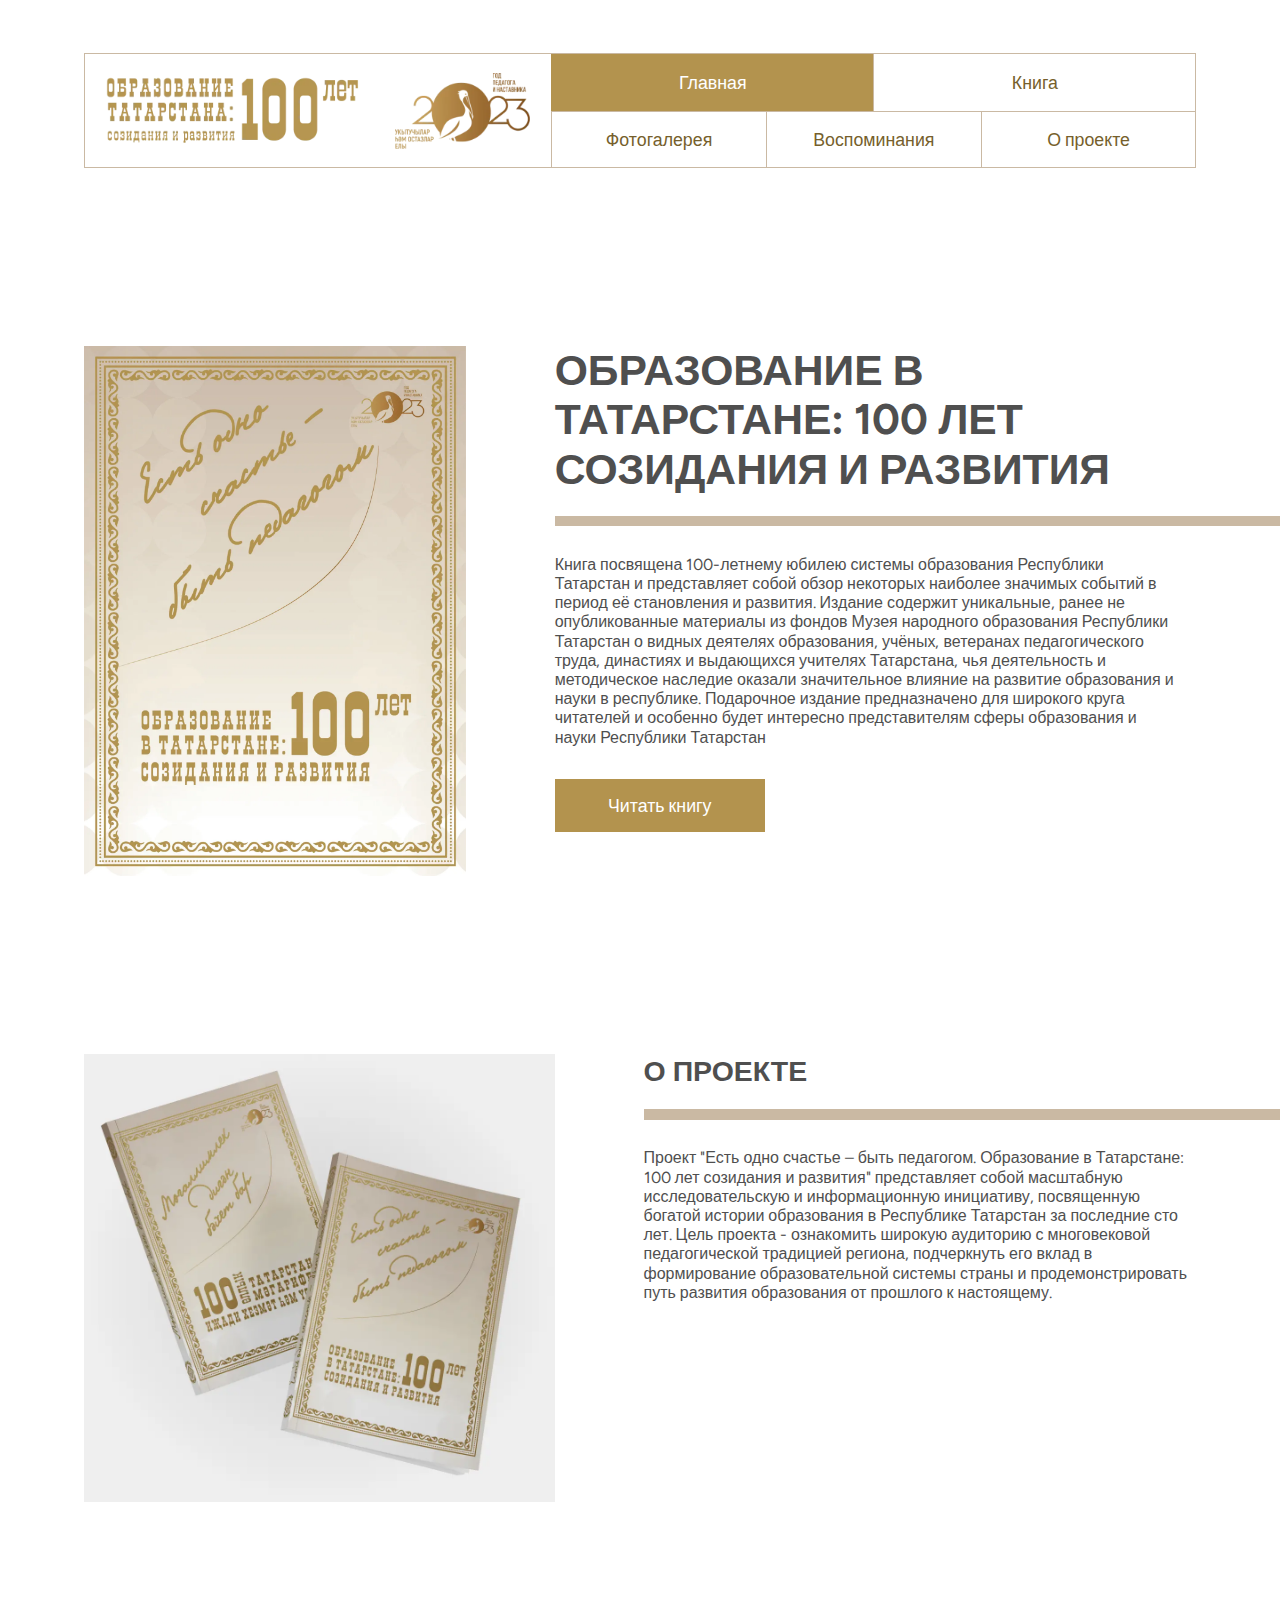
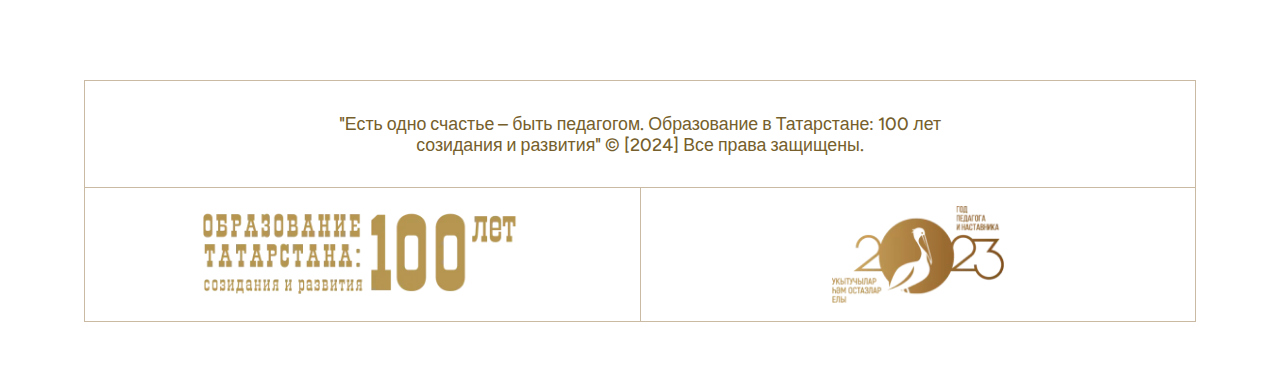
==== index.html @ fac2116d "first commit" ====
<!DOCTYPE html>
<html lang="ru">

<head>
    <meta charset="UTF-8">
    <meta name="viewport" content="width=device-width, initial-scale=1.0">
    <meta name="description" content="">
    <meta name="keywords" content="">
    <link rel="stylesheet" href="css/libs.min.css">
    <link rel="stylesheet" href="css/style.min.css">
    <title>Главная</title>
</head>

<body class="m-page">
    <div class="wrapper">
        <header class="header">
            <div class="container">
                <div class="header__inner">
                    <div class="header__logos _flex">
                        <a href="" class="header__logo header__logo1">
                            <img src="img/logo.webp" alt="">
                        </a>
                        <a href="" class="header__logo header__logo2">
                            <img src="img/logo2.webp" alt="">
                        </a>
                    </div>

                    <button class="burger _toggle-menu">
                        <img src="img/burger.svg" alt="">
                    </button>

                    <div class="menu">
                        <button class="menu__close _toggle-menu">
                            <img src="img/close.svg" alt="">
                        </button>
                        <nav class="nav">
                            <a href="" class="nav__link _active">Главная</a>
                            <a href="" class="nav__link">Книга</a>
                            <a href="" class="nav__link">Фотогалерея</a>
                            <a href="" class="nav__link">Воспоминания</a>
                            <a href="" class="nav__link">О проекте</a>
                        </nav>
                    </div>
                </div>
            </div>

        </header>
        <main class="content">

            <div class="main m-section">
                <div class="container">
                    <div class="main__inner">
                        <div class="main__col">
                            <div class="main__img">
                                <img src="img/main.webp" alt="">
                            </div>
                        </div>
                        <div class="main__col2">
                            <div class="line-title">
                                <div class="h1">
                                    Образование в Татарстане: 100 лет созидания и развития
                                </div>
                            </div>
                            <div class="main__text text">
                                <p>Книга посвящена 100-летнему юбилею системы образования Республики Татарстан и представляет собой обзор некоторых наиболее значимых событий в период её становления и развития. Издание содержит уникальные, ранее не опубликованные материалы из фондов Музея народного образования Республики Татарстан о видных деятелях образования, учёных, ветеранах педагогического труда, династиях и выдающихся учителях Татарстана, чья деятельность и методическое наследие оказали значительное влияние на развитие образования и науки в республике. Подарочное издание предназначено для широкого круга читателей и особенно будет интересно представителям сферы образования и науки Республики Татарстан</p>
                            </div>
                            <div class="main__nav">
                                <button class="main__btn m-btn m-btn-brown">
                                    <span>Читать книгу</span>
                                </button>
                            </div>
                        </div>
                    </div>
                </div>
            </div>

            <div class="about m-section">
                <div class="container">
                    <div class="about__inner">
                        <div class="about__col">
                            <div class="about__img">
                                <img src="img/about.webp" alt="">
                            </div>
                        </div>
                        <div class="about__col2">
                            <div class="line-title">
                                <div class="h2">
                                    О проекте
                                </div>
                            </div>
                            <div class="about__text text">
                                <p>Проект "Есть одно счастье – быть педагогом. Образование в Татарстане: 100 лет созидания и развития" представляет собой масштабную исследовательскую и информационную инициативу, посвященную богатой истории образования в Республике Татарстан за последние сто лет. Цель проекта - ознакомить широкую аудиторию с многовековой педагогической традицией региона, подчеркнуть его вклад в формирование образовательной системы страны и продемонстрировать путь развития образования от прошлого к настоящему.</p>
                            </div>
                        </div>
                    </div>
                </div>
            </div>

        </main>
        <footer class="footer">
            <div class="container">
                <div class="footer__inner">
                    <div class="footer__top">
                        <div class="footer__text brown-text text24 text20-laptop text16-tablet">
                            "Есть одно счастье – быть педагогом. Образование в Татарстане: 100 лет созидания и развития" © [2024] Все права защищены.
                        </div>
                    </div>
                    <div class="footer__logos">
                        <a href="" class="footer__logo footer__logo1">
                            <img src="img/logo.webp" alt="">
                        </a>
                        <a href="" class="footer__logo footer__logo2">
                            <img src="img/logo2.webp" alt="">
                        </a>
                    </div>
                </div>
            </div>

        </footer>
    </div>

    <script src="js/libs.min.js"></script>
    <script src="js/main.min.js"></script>

</body>

</html>
---- css/libs.min.css ----
@font-face{font-family:'swiper-icons';src:url("data:application/font-woff;charset=utf-8;base64, [base64]//wADZ2x5ZgAAAywAAADMAAAD2MHtryVoZWFkAAABbAAAADAAAAA2E2+eoWhoZWEAAAGcAAAAHwAAACQC9gDzaG10eAAAAigAAAAZAAAArgJkABFsb2NhAAAC0AAAAFoAAABaFQAUGG1heHAAAAG8AAAAHwAAACAAcABAbmFtZQAAA/gAAAE5AAACXvFdBwlwb3N0AAAFNAAAAGIAAACE5s74hXjaY2BkYGAAYpf5Hu/j+W2+MnAzMYDAzaX6QjD6/4//Bxj5GA8AuRwMYGkAPywL13jaY2BkYGA88P8Agx4j+/8fQDYfA1AEBWgDAIB2BOoAeNpjYGRgYNBh4GdgYgABEMnIABJzYNADCQAACWgAsQB42mNgYfzCOIGBlYGB0YcxjYGBwR1Kf2WQZGhhYGBiYGVmgAFGBiQQkOaawtDAoMBQxXjg/wEGPcYDDA4wNUA2CCgwsAAAO4EL6gAAeNpj2M0gyAACqxgGNWBkZ2D4/wMA+xkDdgAAAHjaY2BgYGaAYBkGRgYQiAHyGMF8FgYHIM3DwMHABGQrMOgyWDLEM1T9/w8UBfEMgLzE////P/5//f/V/xv+r4eaAAeMbAxwIUYmIMHEgKYAYjUcsDAwsLKxc3BycfPw8jEQA/[base64]/uznmfPFBNODM2K7MTQ45YEAZqGP81AmGGcF3iPqOop0r1SPTaTbVkfUe4HXj97wYE+yNwWYxwWu4v1ugWHgo3S1XdZEVqWM7ET0cfnLGxWfkgR42o2PvWrDMBSFj/IHLaF0zKjRgdiVMwScNRAoWUoH78Y2icB/yIY09An6AH2Bdu/UB+yxopYshQiEvnvu0dURgDt8QeC8PDw7Fpji3fEA4z/PEJ6YOB5hKh4dj3EvXhxPqH/SKUY3rJ7srZ4FZnh1PMAtPhwP6fl2PMJMPDgeQ4rY8YT6Gzao0eAEA409DuggmTnFnOcSCiEiLMgxCiTI6Cq5DZUd3Qmp10vO0LaLTd2cjN4fOumlc7lUYbSQcZFkutRG7g6JKZKy0RmdLY680CDnEJ+UMkpFFe1RN7nxdVpXrC4aTtnaurOnYercZg2YVmLN/d/gczfEimrE/fs/bOuq29Zmn8tloORaXgZgGa78yO9/cnXm2BpaGvq25Dv9S4E9+5SIc9PqupJKhYFSSl47+Qcr1mYNAAAAeNptw0cKwkAAAMDZJA8Q7OUJvkLsPfZ6zFVERPy8qHh2YER+3i/BP83vIBLLySsoKimrqKqpa2hp6+jq6RsYGhmbmJqZSy0sraxtbO3sHRydnEMU4uR6yx7JJXveP7WrDycAAAAAAAH//wACeNpjYGRgYOABYhkgZgJCZgZNBkYGLQZtIJsFLMYAAAw3ALgAeNolizEKgDAQBCchRbC2sFER0YD6qVQiBCv/H9ezGI6Z5XBAw8CBK/m5iQQVauVbXLnOrMZv2oLdKFa8Pjuru2hJzGabmOSLzNMzvutpB3N42mNgZGBg4GKQYzBhYMxJLMlj4GBgAYow/P/PAJJhLM6sSoWKfWCAAwDAjgbRAAB42mNgYGBkAIIbCZo5IPrmUn0hGA0AO8EFTQAA");font-weight:400;font-style:normal}:root{--swiper-theme-color: #007aff}.swiper{margin-left:auto;margin-right:auto;position:relative;overflow:hidden;list-style:none;padding:0;z-index:1}.swiper-vertical>.swiper-wrapper{flex-direction:column}.swiper-wrapper{position:relative;width:100%;height:100%;z-index:1;display:flex;transition-property:transform;box-sizing:content-box}.swiper-android .swiper-slide,.swiper-wrapper{transform:translate3d(0px, 0, 0)}.swiper-pointer-events{touch-action:pan-y}.swiper-pointer-events.swiper-vertical{touch-action:pan-x}.swiper-slide{flex-shrink:0;width:100%;height:100%;position:relative;transition-property:transform}.swiper-slide-invisible-blank{visibility:hidden}.swiper-autoheight,.swiper-autoheight .swiper-slide{height:auto}.swiper-autoheight .swiper-wrapper{align-items:flex-start;transition-property:transform, height}.swiper-backface-hidden .swiper-slide{transform:translateZ(0);-webkit-backface-visibility:hidden;backface-visibility:hidden}.swiper-3d,.swiper-3d.swiper-css-mode .swiper-wrapper{perspective:1200px}.swiper-3d .swiper-wrapper,.swiper-3d .swiper-slide,.swiper-3d .swiper-slide-shadow,.swiper-3d .swiper-slide-shadow-left,.swiper-3d .swiper-slide-shadow-right,.swiper-3d .swiper-slide-shadow-top,.swiper-3d .swiper-slide-shadow-bottom,.swiper-3d .swiper-cube-shadow{transform-style:preserve-3d}.swiper-3d .swiper-slide-shadow,.swiper-3d .swiper-slide-shadow-left,.swiper-3d .swiper-slide-shadow-right,.swiper-3d .swiper-slide-shadow-top,.swiper-3d .swiper-slide-shadow-bottom{position:absolute;left:0;top:0;width:100%;height:100%;pointer-events:none;z-index:10}.swiper-3d .swiper-slide-shadow{background:rgba(0,0,0,0.15)}.swiper-3d .swiper-slide-shadow-left{background-image:linear-gradient(to left, rgba(0,0,0,0.5), rgba(0,0,0,0))}.swiper-3d .swiper-slide-shadow-right{background-image:linear-gradient(to right, rgba(0,0,0,0.5), rgba(0,0,0,0))}.swiper-3d .swiper-slide-shadow-top{background-image:linear-gradient(to top, rgba(0,0,0,0.5), rgba(0,0,0,0))}.swiper-3d .swiper-slide-shadow-bottom{background-image:linear-gradient(to bottom, rgba(0,0,0,0.5), rgba(0,0,0,0))}.swiper-css-mode>.swiper-wrapper{overflow:auto;scrollbar-width:none;-ms-overflow-style:none}.swiper-css-mode>.swiper-wrapper::-webkit-scrollbar{display:none}.swiper-css-mode>.swiper-wrapper>.swiper-slide{scroll-snap-align:start start}.swiper-horizontal.swiper-css-mode>.swiper-wrapper{scroll-snap-type:x mandatory}.swiper-vertical.swiper-css-mode>.swiper-wrapper{scroll-snap-type:y mandatory}.swiper-centered>.swiper-wrapper::before{content:'';flex-shrink:0;order:9999}.swiper-centered.swiper-horizontal>.swiper-wrapper>.swiper-slide:first-child{margin-inline-start:var(--swiper-centered-offset-before)}.swiper-centered.swiper-horizontal>.swiper-wrapper::before{height:100%;min-height:1px;width:var(--swiper-centered-offset-after)}.swiper-centered.swiper-vertical>.swiper-wrapper>.swiper-slide:first-child{margin-block-start:var(--swiper-centered-offset-before)}.swiper-centered.swiper-vertical>.swiper-wrapper::before{width:100%;min-width:1px;height:var(--swiper-centered-offset-after)}.swiper-centered>.swiper-wrapper>.swiper-slide{scroll-snap-align:center center}.swiper-virtual .swiper-slide{-webkit-backface-visibility:hidden;transform:translateZ(0)}.swiper-virtual.swiper-css-mode .swiper-wrapper::after{content:'';position:absolute;left:0;top:0;pointer-events:none}.swiper-virtual.swiper-css-mode.swiper-horizontal .swiper-wrapper::after{height:1px;width:var(--swiper-virtual-size)}.swiper-virtual.swiper-css-mode.swiper-vertical .swiper-wrapper::after{width:1px;height:var(--swiper-virtual-size)}:root{--swiper-navigation-size: 44px}.swiper-button-prev,.swiper-button-next{position:absolute;top:50%;width:calc(var(--swiper-navigation-size) / 44 * 27);height:var(--swiper-navigation-size);margin-top:calc(0px - (var(--swiper-navigation-size) / 2));z-index:10;cursor:pointer;display:flex;align-items:center;justify-content:center;color:var(--swiper-navigation-color, var(--swiper-theme-color))}.swiper-button-prev.swiper-button-disabled,.swiper-button-next.swiper-button-disabled{opacity:0.35;cursor:auto;pointer-events:none}.swiper-button-prev:after,.swiper-button-next:after{font-family:swiper-icons;font-size:var(--swiper-navigation-size);text-transform:none !important;letter-spacing:0;text-transform:none;font-variant:initial;line-height:1}.swiper-button-prev,.swiper-rtl .swiper-button-next{left:10px;right:auto}.swiper-button-prev:after,.swiper-rtl .swiper-button-next:after{content:'prev'}.swiper-button-next,.swiper-rtl .swiper-button-prev{right:10px;left:auto}.swiper-button-next:after,.swiper-rtl .swiper-button-prev:after{content:'next'}.swiper-button-lock{display:none}.swiper-pagination{position:absolute;text-align:center;transition:300ms opacity;transform:translate3d(0, 0, 0);z-index:10}.swiper-pagination.swiper-pagination-hidden{opacity:0}.swiper-pagination-fraction,.swiper-pagination-custom,.swiper-horizontal>.swiper-pagination-bullets,.swiper-pagination-bullets.swiper-pagination-horizontal{bottom:10px;left:0;width:100%}.swiper-pagination-bullets-dynamic{overflow:hidden;font-size:0}.swiper-pagination-bullets-dynamic .swiper-pagination-bullet{transform:scale(0.33);position:relative}.swiper-pagination-bullets-dynamic .swiper-pagination-bullet-active{transform:scale(1)}.swiper-pagination-bullets-dynamic .swiper-pagination-bullet-active-main{transform:scale(1)}.swiper-pagination-bullets-dynamic .swiper-pagination-bullet-active-prev{transform:scale(0.66)}.swiper-pagination-bullets-dynamic .swiper-pagination-bullet-active-prev-prev{transform:scale(0.33)}.swiper-pagination-bullets-dynamic .swiper-pagination-bullet-active-next{transform:scale(0.66)}.swiper-pagination-bullets-dynamic .swiper-pagination-bullet-active-next-next{transform:scale(0.33)}.swiper-pagination-bullet{width:var(--swiper-pagination-bullet-width, var(--swiper-pagination-bullet-size, 8px));height:var(--swiper-pagination-bullet-height, var(--swiper-pagination-bullet-size, 8px));display:inline-block;border-radius:50%;background:var(--swiper-pagination-bullet-inactive-color, #000);opacity:var(--swiper-pagination-bullet-inactive-opacity, 0.2)}button.swiper-pagination-bullet{border:none;margin:0;padding:0;box-shadow:none;-webkit-appearance:none;appearance:none}.swiper-pagination-clickable .swiper-pagination-bullet{cursor:pointer}.swiper-pagination-bullet:only-child{display:none !important}.swiper-pagination-bullet-active{opacity:var(--swiper-pagination-bullet-opacity, 1);background:var(--swiper-pagination-color, var(--swiper-theme-color))}.swiper-vertical>.swiper-pagination-bullets,.swiper-pagination-vertical.swiper-pagination-bullets{right:10px;top:50%;transform:translate3d(0px, -50%, 0)}.swiper-vertical>.swiper-pagination-bullets .swiper-pagination-bullet,.swiper-pagination-vertical.swiper-pagination-bullets .swiper-pagination-bullet{margin:var(--swiper-pagination-bullet-vertical-gap, 6px) 0;display:block}.swiper-vertical>.swiper-pagination-bullets.swiper-pagination-bullets-dynamic,.swiper-pagination-vertical.swiper-pagination-bullets.swiper-pagination-bullets-dynamic{top:50%;transform:translateY(-50%);width:8px}.swiper-vertical>.swiper-pagination-bullets.swiper-pagination-bullets-dynamic .swiper-pagination-bullet,.swiper-pagination-vertical.swiper-pagination-bullets.swiper-pagination-bullets-dynamic .swiper-pagination-bullet{display:inline-block;transition:200ms transform, 200ms top}.swiper-horizontal>.swiper-pagination-bullets .swiper-pagination-bullet,.swiper-pagination-horizontal.swiper-pagination-bullets .swiper-pagination-bullet{margin:0 var(--swiper-pagination-bullet-horizontal-gap, 4px)}.swiper-horizontal>.swiper-pagination-bullets.swiper-pagination-bullets-dynamic,.swiper-pagination-horizontal.swiper-pagination-bullets.swiper-pagination-bullets-dynamic{left:50%;transform:translateX(-50%);white-space:nowrap}.swiper-horizontal>.swiper-pagination-bullets.swiper-pagination-bullets-dynamic .swiper-pagination-bullet,.swiper-pagination-horizontal.swiper-pagination-bullets.swiper-pagination-bullets-dynamic .swiper-pagination-bullet{transition:200ms transform, 200ms left}.swiper-horizontal.swiper-rtl>.swiper-pagination-bullets-dynamic .swiper-pagination-bullet{transition:200ms transform, 200ms right}.swiper-pagination-progressbar{background:rgba(0,0,0,0.25);position:absolute}.swiper-pagination-progressbar .swiper-pagination-progressbar-fill{background:var(--swiper-pagination-color, var(--swiper-theme-color));position:absolute;left:0;top:0;width:100%;height:100%;transform:scale(0);transform-origin:left top}.swiper-rtl .swiper-pagination-progressbar .swiper-pagination-progressbar-fill{transform-origin:right top}.swiper-horizontal>.swiper-pagination-progressbar,.swiper-pagination-progressbar.swiper-pagination-horizontal,.swiper-vertical>.swiper-pagination-progressbar.swiper-pagination-progressbar-opposite,.swiper-pagination-progressbar.swiper-pagination-vertical.swiper-pagination-progressbar-opposite{width:100%;height:4px;left:0;top:0}.swiper-vertical>.swiper-pagination-progressbar,.swiper-pagination-progressbar.swiper-pagination-vertical,.swiper-horizontal>.swiper-pagination-progressbar.swiper-pagination-progressbar-opposite,.swiper-pagination-progressbar.swiper-pagination-horizontal.swiper-pagination-progressbar-opposite{width:4px;height:100%;left:0;top:0}.swiper-pagination-lock{display:none}.swiper-scrollbar{border-radius:10px;position:relative;-ms-touch-action:none;background:rgba(0,0,0,0.1)}.swiper-horizontal>.swiper-scrollbar{position:absolute;left:1%;bottom:3px;z-index:50;height:5px;width:98%}.swiper-vertical>.swiper-scrollbar{position:absolute;right:3px;top:1%;z-index:50;width:5px;height:98%}.swiper-scrollbar-drag{height:100%;width:100%;position:relative;background:rgba(0,0,0,0.5);border-radius:10px;left:0;top:0}.swiper-scrollbar-cursor-drag{cursor:move}.swiper-scrollbar-lock{display:none}.swiper-zoom-container{width:100%;height:100%;display:flex;justify-content:center;align-items:center;text-align:center}.swiper-zoom-container>img,.swiper-zoom-container>svg,.swiper-zoom-container>canvas{max-width:100%;max-height:100%;object-fit:contain}.swiper-slide-zoomed{cursor:move}.swiper-lazy-preloader{width:42px;height:42px;position:absolute;left:50%;top:50%;margin-left:-21px;margin-top:-21px;z-index:10;transform-origin:50%;box-sizing:border-box;border:4px solid var(--swiper-preloader-color, var(--swiper-theme-color));border-radius:50%;border-top-color:transparent}.swiper-slide-visible .swiper-lazy-preloader{animation:swiper-preloader-spin 1s infinite linear}.swiper-lazy-preloader-white{--swiper-preloader-color: #fff}.swiper-lazy-preloader-black{--swiper-preloader-color: #000}@keyframes swiper-preloader-spin{0%{transform:rotate(0deg)}100%{transform:rotate(360deg)}}.swiper .swiper-notification{position:absolute;left:0;top:0;pointer-events:none;opacity:0;z-index:-1000}.swiper-free-mode>.swiper-wrapper{transition-timing-function:ease-out;margin:0 auto}.swiper-grid>.swiper-wrapper{flex-wrap:wrap}.swiper-grid-column>.swiper-wrapper{flex-wrap:wrap;flex-direction:column}.swiper-fade.swiper-free-mode .swiper-slide{transition-timing-function:ease-out}.swiper-fade .swiper-slide{pointer-events:none;transition-property:opacity}.swiper-fade .swiper-slide .swiper-slide{pointer-events:none}.swiper-fade .swiper-slide-active,.swiper-fade .swiper-slide-active .swiper-slide-active{pointer-events:auto}.swiper-cube{overflow:visible}.swiper-cube .swiper-slide{pointer-events:none;-webkit-backface-visibility:hidden;backface-visibility:hidden;z-index:1;visibility:hidden;transform-origin:0 0;width:100%;height:100%}.swiper-cube .swiper-slide .swiper-slide{pointer-events:none}.swiper-cube.swiper-rtl .swiper-slide{transform-origin:100% 0}.swiper-cube .swiper-slide-active,.swiper-cube .swiper-slide-active .swiper-slide-active{pointer-events:auto}.swiper-cube .swiper-slide-active,.swiper-cube .swiper-slide-next,.swiper-cube .swiper-slide-prev,.swiper-cube .swiper-slide-next+.swiper-slide{pointer-events:auto;visibility:visible}.swiper-cube .swiper-slide-shadow-top,.swiper-cube .swiper-slide-shadow-bottom,.swiper-cube .swiper-slide-shadow-left,.swiper-cube .swiper-slide-shadow-right{z-index:0;-webkit-backface-visibility:hidden;backface-visibility:hidden}.swiper-cube .swiper-cube-shadow{position:absolute;left:0;bottom:0px;width:100%;height:100%;opacity:0.6;z-index:0}.swiper-cube .swiper-cube-shadow:before{content:'';background:#000;position:absolute;left:0;top:0;bottom:0;right:0;filter:blur(50px)}.swiper-flip{overflow:visible}.swiper-flip .swiper-slide{pointer-events:none;-webkit-backface-visibility:hidden;backface-visibility:hidden;z-index:1}.swiper-flip .swiper-slide .swiper-slide{pointer-events:none}.swiper-flip .swiper-slide-active,.swiper-flip .swiper-slide-active .swiper-slide-active{pointer-events:auto}.swiper-flip .swiper-slide-shadow-top,.swiper-flip .swiper-slide-shadow-bottom,.swiper-flip .swiper-slide-shadow-left,.swiper-flip .swiper-slide-shadow-right{z-index:0;-webkit-backface-visibility:hidden;backface-visibility:hidden}.swiper-creative .swiper-slide{-webkit-backface-visibility:hidden;backface-visibility:hidden;overflow:hidden;transition-property:transform, opacity, height}.swiper-cards{overflow:visible}.swiper-cards .swiper-slide{transform-origin:center bottom;-webkit-backface-visibility:hidden;backface-visibility:hidden;overflow:hidden}

.carousel{position:relative;box-sizing:border-box}.carousel *,.carousel *:before,.carousel *:after{box-sizing:inherit}.carousel.is-draggable{cursor:move;cursor:grab}.carousel.is-dragging{cursor:move;cursor:grabbing}.carousel__viewport{position:relative;overflow:hidden;max-width:100%;max-height:100%}.carousel__track{display:flex}.carousel__slide{flex:0 0 auto;width:var(--carousel-slide-width, 60%);max-width:100%;padding:1rem;position:relative;overflow-x:hidden;overflow-y:auto;overscroll-behavior:contain}.has-dots{margin-bottom:calc(0.5rem + 22px)}.carousel__dots{margin:0 auto;padding:0;position:absolute;top:calc(100% + 0.5rem);left:0;right:0;display:flex;justify-content:center;list-style:none;user-select:none}.carousel__dots .carousel__dot{margin:0;padding:0;display:block;position:relative;width:22px;height:22px;cursor:pointer}.carousel__dots .carousel__dot:after{content:"";width:8px;height:8px;border-radius:50%;position:absolute;top:50%;left:50%;transform:translate(-50%, -50%);background-color:currentColor;opacity:.25;transition:opacity .15s ease-in-out}.carousel__dots .carousel__dot.is-selected:after{opacity:1}.carousel__button{width:var(--carousel-button-width, 48px);height:var(--carousel-button-height, 48px);padding:0;border:0;display:flex;justify-content:center;align-items:center;pointer-events:all;cursor:pointer;color:var(--carousel-button-color, currentColor);background:var(--carousel-button-bg, transparent);border-radius:var(--carousel-button-border-radius, 50%);box-shadow:var(--carousel-button-shadow, none);transition:opacity .15s ease}.carousel__button.is-prev,.carousel__button.is-next{position:absolute;top:50%;transform:translateY(-50%)}.carousel__button.is-prev{left:10px}.carousel__button.is-next{right:10px}.carousel__button[disabled]{cursor:default;opacity:.3}.carousel__button svg{width:var(--carousel-button-svg-width, 50%);height:var(--carousel-button-svg-height, 50%);fill:none;stroke:currentColor;stroke-width:var(--carousel-button-svg-stroke-width, 1.5);stroke-linejoin:bevel;stroke-linecap:round;filter:var(--carousel-button-svg-filter, none);pointer-events:none}html.with-fancybox{scroll-behavior:auto}body.compensate-for-scrollbar{overflow:hidden !important;touch-action:none}.fancybox__container{position:fixed;top:0;left:0;bottom:0;right:0;direction:ltr;margin:0;padding:env(safe-area-inset-top, 0px) env(safe-area-inset-right, 0px) env(safe-area-inset-bottom, 0px) env(safe-area-inset-left, 0px);box-sizing:border-box;display:flex;flex-direction:column;color:var(--fancybox-color, #fff);-webkit-tap-highlight-color:rgba(0,0,0,0);overflow:hidden;z-index:1050;outline:none;transform-origin:top left;--carousel-button-width: 48px;--carousel-button-height: 48px;--carousel-button-svg-width: 24px;--carousel-button-svg-height: 24px;--carousel-button-svg-stroke-width: 2.5;--carousel-button-svg-filter: drop-shadow(1px 1px 1px rgba(0, 0, 0, 0.4))}.fancybox__container *,.fancybox__container *::before,.fancybox__container *::after{box-sizing:inherit}.fancybox__container :focus{outline:none}body:not(.is-using-mouse) .fancybox__container :focus{box-shadow:0 0 0 1px #fff,0 0 0 2px var(--fancybox-accent-color, rgba(1,210,232,0.94))}@media all and (min-width: 1024px){.fancybox__container{--carousel-button-width:48px;--carousel-button-height:48px;--carousel-button-svg-width:27px;--carousel-button-svg-height:27px}}.fancybox__backdrop{position:absolute;top:0;right:0;bottom:0;left:0;z-index:-1;background:var(--fancybox-bg, rgba(24,24,27,0.92))}.fancybox__carousel{position:relative;flex:1 1 auto;min-height:0;height:100%;z-index:10}.fancybox__carousel.has-dots{margin-bottom:calc(0.5rem + 22px)}.fancybox__viewport{position:relative;width:100%;height:100%;overflow:visible;cursor:default}.fancybox__track{display:flex;height:100%}.fancybox__slide{flex:0 0 auto;width:100%;max-width:100%;margin:0;padding:48px 8px 8px 8px;position:relative;overscroll-behavior:contain;display:flex;flex-direction:column;outline:0;overflow:auto;--carousel-button-width: 36px;--carousel-button-height: 36px;--carousel-button-svg-width: 22px;--carousel-button-svg-height: 22px}.fancybox__slide::before,.fancybox__slide::after{content:"";flex:0 0 0;margin:auto}@media all and (min-width: 1024px){.fancybox__slide{padding:64px 100px}}.fancybox__content{margin:0 env(safe-area-inset-right, 0px) 0 env(safe-area-inset-left, 0px);padding:36px;color:var(--fancybox-content-color, #374151);background:var(--fancybox-content-bg, #fff);position:relative;align-self:center;display:flex;flex-direction:column;z-index:20}.fancybox__content :focus:not(.carousel__button.is-close){outline:thin dotted;box-shadow:none}.fancybox__caption{align-self:center;max-width:100%;margin:0;padding:1rem 0 0 0;line-height:1.375;color:var(--fancybox-color, currentColor);visibility:visible;cursor:auto;flex-shrink:0;overflow-wrap:anywhere}.is-loading .fancybox__caption{visibility:hidden}.fancybox__container>.carousel__dots{top:100%;color:var(--fancybox-color, #fff)}.fancybox__nav .carousel__button{z-index:40}.fancybox__nav .carousel__button.is-next{right:8px}@media all and (min-width: 1024px){.fancybox__nav .carousel__button.is-next{right:40px}}.fancybox__nav .carousel__button.is-prev{left:8px}@media all and (min-width: 1024px){.fancybox__nav .carousel__button.is-prev{left:40px}}.carousel__button.is-close{position:absolute;top:8px;right:8px;top:calc(env(safe-area-inset-top, 0px) + 8px);right:calc(env(safe-area-inset-right, 0px) + 8px);z-index:40}@media all and (min-width: 1024px){.carousel__button.is-close{right:40px}}.fancybox__content>.carousel__button.is-close{position:absolute;top:-40px;right:0;color:var(--fancybox-color, #fff)}.fancybox__no-click,.fancybox__no-click button{pointer-events:none}.fancybox__spinner{position:absolute;top:50%;left:50%;transform:translate(-50%, -50%);width:50px;height:50px;color:var(--fancybox-color, currentColor)}.fancybox__slide .fancybox__spinner{cursor:pointer;z-index:1053}.fancybox__spinner svg{animation:fancybox-rotate 2s linear infinite;transform-origin:center center;position:absolute;top:0;right:0;bottom:0;left:0;margin:auto;width:100%;height:100%}.fancybox__spinner svg circle{fill:none;stroke-width:2.75;stroke-miterlimit:10;stroke-dasharray:1,200;stroke-dashoffset:0;animation:fancybox-dash 1.5s ease-in-out infinite;stroke-linecap:round;stroke:currentColor}@keyframes fancybox-rotate{100%{transform:rotate(360deg)}}@keyframes fancybox-dash{0%{stroke-dasharray:1,200;stroke-dashoffset:0}50%{stroke-dasharray:89,200;stroke-dashoffset:-35px}100%{stroke-dasharray:89,200;stroke-dashoffset:-124px}}.fancybox__backdrop,.fancybox__caption,.fancybox__nav,.carousel__dots,.carousel__button.is-close{opacity:var(--fancybox-opacity, 1)}.fancybox__container.is-animated[aria-hidden=false] .fancybox__backdrop,.fancybox__container.is-animated[aria-hidden=false] .fancybox__caption,.fancybox__container.is-animated[aria-hidden=false] .fancybox__nav,.fancybox__container.is-animated[aria-hidden=false] .carousel__dots,.fancybox__container.is-animated[aria-hidden=false] .carousel__button.is-close{animation:.15s ease backwards fancybox-fadeIn}.fancybox__container.is-animated.is-closing .fancybox__backdrop,.fancybox__container.is-animated.is-closing .fancybox__caption,.fancybox__container.is-animated.is-closing .fancybox__nav,.fancybox__container.is-animated.is-closing .carousel__dots,.fancybox__container.is-animated.is-closing .carousel__button.is-close{animation:.15s ease both fancybox-fadeOut}.fancybox-fadeIn{animation:.15s ease both fancybox-fadeIn}.fancybox-fadeOut{animation:.1s ease both fancybox-fadeOut}.fancybox-zoomInUp{animation:.2s ease both fancybox-zoomInUp}.fancybox-zoomOutDown{animation:.15s ease both fancybox-zoomOutDown}.fancybox-throwOutUp{animation:.15s ease both fancybox-throwOutUp}.fancybox-throwOutDown{animation:.15s ease both fancybox-throwOutDown}@keyframes fancybox-fadeIn{from{opacity:0}to{opacity:1}}@keyframes fancybox-fadeOut{to{opacity:0}}@keyframes fancybox-zoomInUp{from{transform:scale(0.97) translate3d(0, 16px, 0);opacity:0}to{transform:scale(1) translate3d(0, 0, 0);opacity:1}}@keyframes fancybox-zoomOutDown{to{transform:scale(0.97) translate3d(0, 16px, 0);opacity:0}}@keyframes fancybox-throwOutUp{to{transform:translate3d(0, -30%, 0);opacity:0}}@keyframes fancybox-throwOutDown{to{transform:translate3d(0, 30%, 0);opacity:0}}.fancybox__carousel .carousel__slide{scrollbar-width:thin;scrollbar-color:#ccc rgba(255,255,255,0.1)}.fancybox__carousel .carousel__slide::-webkit-scrollbar{width:8px;height:8px}.fancybox__carousel .carousel__slide::-webkit-scrollbar-track{background-color:rgba(255,255,255,0.1)}.fancybox__carousel .carousel__slide::-webkit-scrollbar-thumb{background-color:#ccc;border-radius:2px;box-shadow:inset 0 0 4px rgba(0,0,0,0.2)}.fancybox__carousel.is-draggable .fancybox__slide,.fancybox__carousel.is-draggable .fancybox__slide .fancybox__content{cursor:move;cursor:grab}.fancybox__carousel.is-dragging .fancybox__slide,.fancybox__carousel.is-dragging .fancybox__slide .fancybox__content{cursor:move;cursor:grabbing}.fancybox__carousel .fancybox__slide .fancybox__content{cursor:auto}.fancybox__carousel .fancybox__slide.can-zoom_in .fancybox__content{cursor:zoom-in}.fancybox__carousel .fancybox__slide.can-zoom_out .fancybox__content{cursor:zoom-out}.fancybox__carousel .fancybox__slide.is-draggable .fancybox__content{cursor:move;cursor:grab}.fancybox__carousel .fancybox__slide.is-dragging .fancybox__content{cursor:move;cursor:grabbing}.fancybox__image{transform-origin:0 0;user-select:none;transition:none}.has-image .fancybox__content{padding:0;background:rgba(0,0,0,0);min-height:1px}.is-closing .has-image .fancybox__content{overflow:visible}.has-image[data-image-fit=contain]{overflow:visible;touch-action:none}.has-image[data-image-fit=contain] .fancybox__content{flex-direction:row;flex-wrap:wrap}.has-image[data-image-fit=contain] .fancybox__image{max-width:100%;max-height:100%;object-fit:contain}.has-image[data-image-fit=contain-w]{overflow-x:hidden;overflow-y:auto}.has-image[data-image-fit=contain-w] .fancybox__content{min-height:auto}.has-image[data-image-fit=contain-w] .fancybox__image{max-width:100%;height:auto}.has-image[data-image-fit=cover]{overflow:visible;touch-action:none}.has-image[data-image-fit=cover] .fancybox__content{width:100%;height:100%}.has-image[data-image-fit=cover] .fancybox__image{width:100%;height:100%;object-fit:cover}.fancybox__carousel .fancybox__slide.has-iframe .fancybox__content,.fancybox__carousel .fancybox__slide.has-map .fancybox__content,.fancybox__carousel .fancybox__slide.has-pdf .fancybox__content,.fancybox__carousel .fancybox__slide.has-video .fancybox__content,.fancybox__carousel .fancybox__slide.has-html5video .fancybox__content{max-width:100%;flex-shrink:1;min-height:1px;overflow:visible}.fancybox__carousel .fancybox__slide.has-iframe .fancybox__content,.fancybox__carousel .fancybox__slide.has-map .fancybox__content,.fancybox__carousel .fancybox__slide.has-pdf .fancybox__content{width:100%;height:80%}.fancybox__carousel .fancybox__slide.has-video .fancybox__content,.fancybox__carousel .fancybox__slide.has-html5video .fancybox__content{width:960px;height:540px;max-width:100%;max-height:100%}.fancybox__carousel .fancybox__slide.has-map .fancybox__content,.fancybox__carousel .fancybox__slide.has-pdf .fancybox__content,.fancybox__carousel .fancybox__slide.has-video .fancybox__content,.fancybox__carousel .fancybox__slide.has-html5video .fancybox__content{padding:0;background:rgba(24,24,27,0.9);color:#fff}.fancybox__carousel .fancybox__slide.has-map .fancybox__content{background:#e5e3df}.fancybox__html5video,.fancybox__iframe{border:0;display:block;height:100%;width:100%;background:rgba(0,0,0,0)}.fancybox-placeholder{position:absolute;width:1px;height:1px;padding:0;margin:-1px;overflow:hidden;clip:rect(0, 0, 0, 0);white-space:nowrap;border-width:0}.fancybox__thumbs{flex:0 0 auto;position:relative;padding:0px 3px;opacity:var(--fancybox-opacity, 1)}.fancybox__container.is-animated[aria-hidden=false] .fancybox__thumbs{animation:.15s ease-in backwards fancybox-fadeIn}.fancybox__container.is-animated.is-closing .fancybox__thumbs{opacity:0}.fancybox__thumbs .carousel__slide{flex:0 0 auto;width:var(--fancybox-thumbs-width, 96px);margin:0;padding:8px 3px;box-sizing:content-box;display:flex;align-items:center;justify-content:center;overflow:visible;cursor:pointer}.fancybox__thumbs .carousel__slide .fancybox__thumb::after{content:"";position:absolute;top:0;left:0;right:0;bottom:0;border-width:5px;border-style:solid;border-color:var(--fancybox-accent-color, rgba(34,213,233,0.96));opacity:0;transition:opacity .15s ease;border-radius:var(--fancybox-thumbs-border-radius, 4px)}.fancybox__thumbs .carousel__slide.is-nav-selected .fancybox__thumb::after{opacity:.92}.fancybox__thumbs .carousel__slide>*{pointer-events:none;user-select:none}.fancybox__thumb{position:relative;width:100%;padding-top:calc(100%/(var(--fancybox-thumbs-ratio, 1.5)));background-size:cover;background-position:center center;background-color:rgba(255,255,255,0.1);background-repeat:no-repeat;border-radius:var(--fancybox-thumbs-border-radius, 4px)}.fancybox__toolbar{position:absolute;top:0;right:0;left:0;z-index:20;background:linear-gradient(to top, rgba(0,0,0,0) 0%, rgba(0,0,0,0.006) 8.1%, rgba(0,0,0,0.021) 15.5%, rgba(0,0,0,0.046) 22.5%, rgba(0,0,0,0.077) 29%, rgba(0,0,0,0.114) 35.3%, rgba(0,0,0,0.155) 41.2%, rgba(0,0,0,0.198) 47.1%, rgba(0,0,0,0.242) 52.9%, rgba(0,0,0,0.285) 58.8%, rgba(0,0,0,0.326) 64.7%, rgba(0,0,0,0.363) 71%, rgba(0,0,0,0.394) 77.5%, rgba(0,0,0,0.419) 84.5%, rgba(0,0,0,0.434) 91.9%, rgba(0,0,0,0.44) 100%);padding:0;touch-action:none;display:flex;justify-content:space-between;--carousel-button-svg-width: 20px;--carousel-button-svg-height: 20px;opacity:var(--fancybox-opacity, 1);text-shadow:var(--fancybox-toolbar-text-shadow, 1px 1px 1px rgba(0,0,0,0.4))}@media all and (min-width: 1024px){.fancybox__toolbar{padding:8px}}.fancybox__container.is-animated[aria-hidden=false] .fancybox__toolbar{animation:.15s ease-in backwards fancybox-fadeIn}.fancybox__container.is-animated.is-closing .fancybox__toolbar{opacity:0}.fancybox__toolbar__items{display:flex}.fancybox__toolbar__items--left{margin-right:auto}.fancybox__toolbar__items--center{position:absolute;left:50%;transform:translateX(-50%)}.fancybox__toolbar__items--right{margin-left:auto}@media (max-width: 640px){.fancybox__toolbar__items--center:not(:last-child){display:none}}.fancybox__counter{min-width:72px;padding:0 10px;line-height:var(--carousel-button-height, 48px);text-align:center;font-size:17px;font-variant-numeric:tabular-nums;-webkit-font-smoothing:subpixel-antialiased}.fancybox__progress{background:var(--fancybox-accent-color, rgba(34,213,233,0.96));height:3px;left:0;position:absolute;right:0;top:0;transform:scaleX(0);transform-origin:0;transition-property:transform;transition-timing-function:linear;z-index:30;user-select:none}.fancybox__container:fullscreen::backdrop{opacity:0}.fancybox__button--fullscreen g:nth-child(2){display:none}.fancybox__container:fullscreen .fancybox__button--fullscreen g:nth-child(1){display:none}.fancybox__container:fullscreen .fancybox__button--fullscreen g:nth-child(2){display:block}.fancybox__button--slideshow g:nth-child(2){display:none}.fancybox__container.has-slideshow .fancybox__button--slideshow g:nth-child(1){display:none}.fancybox__container.has-slideshow .fancybox__button--slideshow g:nth-child(2){display:block}

/*# sourceMappingURL=../sourcemaps/libs.min.css.map */
---- css/style.min.css ----
@font-face{font-family:Figtree;src:url(../fonts/Figtree-Regular.ttf) format("ttf"),url(../fonts/Figtree-Regular.eot) format("eot"),url(../fonts/Figtree-Regular.woff) format("woff"),url(../fonts/Figtree-Regular.woff2) format("woff2");font-weight:400;font-style:normal;font-display:swap}@font-face{font-family:Figtree;src:url(../fonts/Figtree-Medium.ttf) format("ttf"),url(../fonts/Figtree-Medium.eot) format("eot"),url(../fonts/Figtree-Medium.woff) format("woff"),url(../fonts/Figtree-Medium.woff2) format("woff2");font-weight:500;font-style:normal;font-display:swap}@font-face{font-family:Figtree;src:url(../fonts/Figtree-SemiBold.ttf) format("ttf"),url(../fonts/Figtree-SemiBold.eot) format("eot"),url(../fonts/Figtree-SemiBold.woff) format("woff"),url(../fonts/Figtree-SemiBold.woff2) format("woff2");font-weight:600;font-style:normal;font-display:swap}@font-face{font-family:Figtree;src:url(../fonts/Figtree-Bold.ttf) format("ttf"),url(../fonts/Figtree-Bold.eot) format("eot"),url(../fonts/Figtree-Bold.woff) format("woff"),url(../fonts/Figtree-Bold.woff2) format("woff2");font-weight:700;font-style:normal;font-display:swap}*,::after,::before{margin:0;padding:0;-webkit-box-sizing:border-box;box-sizing:border-box;-webkit-font-smoothing:antialiased!important;-webkit-tap-highlight-color:transparent;outline:0!important}h1,h2,h3,h4,h5,h6{font-weight:400}a,body,div,form,h1,h2,h3,h4,h5,li,p,ul{margin:0;padding:0;border:0;text-decoration:none;line-height:1}button,input,textarea{outline:0!important;-webkit-transition:.125s;-o-transition:.125s;transition:.125s;font-family:inherit}input:active,input[type=checkbox]:focus,input[type=file]:focus,input[type=radio]:focus,input[type=text]:focus{outline:0!important}::-webkit-input-placeholder{color:#222}::-moz-placeholder{color:#222}:-moz-placeholder{color:#222}:-ms-input-placeholder{color:#222}input::-webkit-inner-spin-button,input::-webkit-outer-spin-button{-webkit-appearance:none;margin:0}input[type=number]{-moz-appearance:textfield}html{height:100%;scroll-behavior:smooth;width:100%}svg{-ms-flex-negative:0;flex-shrink:0;height:auto}circle,path,rect,svg{-webkit-transition:.3s;-o-transition:.3s;transition:.3s}a{color:inherit;text-decoration:none;-webkit-transition:.3s;-o-transition:.3s;transition:.3s}a:focus,a:hover{text-decoration:none}li,ul{margin:0;padding:0;list-style:none}i{line-height:100%}fieldset{min-width:0;padding:0;margin:0;border:0}button{cursor:pointer;border:none;outline:0;-webkit-box-sizing:border-box;box-sizing:border-box;-webkit-transition:.3s;-o-transition:.3s;transition:.3s;background-color:inherit;font-size:1em}.swiper-button-next,.swiper-button-prev{z-index:2}.swiper-button-next::after,.swiper-button-prev::after{display:none}img{-webkit-user-select:none;-moz-user-select:none;-o-user-select:none;-ms-user-select:none;user-select:none;-ms-flex-negative:0;flex-shrink:0}html.fixed-body{overflow-y:hidden}.wrapper{min-height:100vh;display:-webkit-box;display:-ms-flexbox;display:flex;-webkit-box-orient:vertical;-webkit-box-direction:normal;-ms-flex-direction:column;flex-direction:column;-ms-flex-negative:0;flex-shrink:0}.content{-webkit-box-flex:1;-ms-flex-positive:1;flex-grow:1;display:-webkit-box;display:-ms-flexbox;display:flex;-webkit-box-orient:vertical;-webkit-box-direction:normal;-ms-flex-direction:column;flex-direction:column;width:100%}.m-page{width:calc(100vw - (100vw - 100%));overflow-x:hidden;font-family:Figtree,sans-serif;font-weight:400;color:#4f4f4f;font-size:calc(1440px * (16 / 1920))}@media screen and (max-width:1920px){.m-page{font-size:calc(100vw * (16 / 1920))}}.m-page.fixed-body,.m-page.fixed-body2{overflow-y:hidden;padding-right:var(--scrollWidth)}.container{max-width:1920px;width:100%;margin:0 auto;padding:0 6.625em}a:hover{color:#b3934e}@media screen and (max-width:1600px){.m-page{font-size:calc(1440px * (16 / 1440))}.container{max-width:1440px;padding:0 5.875em}}@media screen and (max-width:1600px) and (max-width:1440px){.m-page{font-size:calc(100vw * (16 / 1440))}}@media screen and (max-width:992px){.m-page{font-size:calc(100vw * (16 / 768))}.container{padding:0 1em}}@media screen and (max-width:576px){.m-page{font-size:calc(100vw * (16 / 375))}}.h1{font-size:4em;line-height:116%;font-weight:700;text-transform:uppercase}.h2{font-size:2.5em;font-weight:600;line-height:120%;text-transform:uppercase}.text20,.text24{font-size:1.25em;line-height:120%}.text19{font-size:1.1875em;line-height:120%}.text18{font-size:1.125em;line-height:120%}.text17{font-size:1.0625em;line-height:120%}.text16{font-size:1em;line-height:150%}.text15{font-size:.9375em;line-height:120%}.text14{font-size:.875em;line-height:120%}.text13{font-size:.8125em;line-height:120%}.text12{font-size:.75em;line-height:120%}.text11{font-size:.6875em;line-height:120%}.text10{font-size:.625em;line-height:120%}.extra-bold-text{font-weight:800}.bold-text{font-weight:700}.semi-bold-text{font-weight:600}.medium-text{font-weight:500}.regular-text{font-weight:400}.light-text{font-weight:300}.brown-text{color:#765f2c}@media screen and (max-width:1600px){.h1{font-size:3em}.h2{font-size:2em}.text20-laptop{font-size:1.25em}}.m-btn{display:-webkit-box;display:-ms-flexbox;display:flex;-webkit-box-align:center;-ms-flex-align:center;align-items:center;-webkit-box-pack:center;-ms-flex-pack:center;justify-content:center;-webkit-transition:.225s ease-out;-o-transition:.225s ease-out;transition:.225s ease-out;padding:0 3.75em;height:3.75em;font-weight:500}.m-btn:focus{-webkit-box-shadow:none;box-shadow:none}.m-btn span{font-size:1.25em;line-height:120%}.m-btn-brown{background-color:#b3934e;color:#fff}.m-btn-brown:hover{background-color:#90763e;color:#fff}@media screen and (max-width:992px){.h1{font-size:2em}.h2{font-size:1.5em}.text20-tablet{font-size:1.25em}.text19-tablet{font-size:1.1875em}.text18-tablet{font-size:1.125em}.text17-tablet{font-size:1.0625em}.text16-tablet{font-size:1em}.text15-tablet{font-size:.9375em}.text14-tablet{font-size:.875em}.text13-tablet{font-size:.8125em}.text12-tablet{font-size:.75em}.text11-tablet{font-size:.6875em}.text10-tablet{font-size:.625em}.m-btn{height:2.75em;padding:0 1.625em}}.fg{position:relative;margin:0}.fg label{display:block;font-size:.9375em;line-height:140%;margin-bottom:.375em}.fg label span{color:#b3934e}.fg .nice-select,.fg input,.fg textarea{border-radius:.1875em;border:1px solid #dadedf;padding:0 1.25em;height:3.6875em;width:100%;font-size:1em;background-color:transparent;color:#000}.fg .nice-select::-webkit-input-placeholder,.fg input::-webkit-input-placeholder,.fg textarea::-webkit-input-placeholder{color:#929798}.fg .nice-select::-moz-placeholder,.fg input::-moz-placeholder,.fg textarea::-moz-placeholder{color:#929798}.fg .nice-select:-ms-input-placeholder,.fg input:-ms-input-placeholder,.fg textarea:-ms-input-placeholder{color:#929798}.fg .nice-select::-ms-input-placeholder,.fg input::-ms-input-placeholder,.fg textarea::-ms-input-placeholder{color:#929798}.fg .nice-select::placeholder,.fg input::placeholder,.fg textarea::placeholder{color:#929798}.fg .nice-select:focus,.fg input:focus,.fg textarea:focus{border-color:#9ca0a0;-webkit-box-shadow:0 .25em .4375em 0 rgba(47,63,67,.03),0 .25em .3125em 0 rgba(0,0,0,.02) inset;box-shadow:0 .25em .4375em 0 rgba(47,63,67,.03),0 .25em .3125em 0 rgba(0,0,0,.02) inset}.fg .nice-select:disabled,.fg input:disabled,.fg textarea:disabled{pointer-events:none;background:#f6f6f6!important;color:rgba(0,0,0,.4)}.fg textarea{padding-top:1.19em;padding-bottom:1.19em;height:13.0625em;resize:vertical}.fg__field{position:relative}.fg .nice-select{display:-webkit-box;display:-ms-flexbox;display:flex;-webkit-box-align:center;-ms-flex-align:center;align-items:center;-webkit-box-pack:justify;-ms-flex-pack:justify;justify-content:space-between;border-radius:.1875em;white-space:nowrap;height:3.6875em;padding:0 0 0 1.25em}.fg .nice-select.disabled{pointer-events:none;background:#f6f6f6!important}.fg .nice-select.disabled .current{opacity:.4}.fg .nice-select.open{border-bottom-left-radius:0;border-bottom-right-radius:0}.fg .nice-select:focus{border:1px solid #4f4f4f}.fg .nice-select:before{content:'';-webkit-box-ordinal-group:4;-ms-flex-order:3;order:3;border-left:#4f4f4f;-ms-flex-negative:0;flex-shrink:0;width:3.6875em;height:3.6875em;background-image:url(../img/select-arrow.svg);background-size:.5em auto;background-repeat:no-repeat;background-position:center;margin-left:1em}.fg .nice-select .current{font-size:1em;line-height:157%}.fg .nice-select .list{margin-top:-1px;border-radius:0 0 .1875em .1875em;width:calc(100% + 2px);left:-1px;border:1px solid #4f4f4f;background:#fff;-webkit-box-shadow:none;box-shadow:none;max-height:14.875em;overflow-y:auto;z-index:5}.fg .nice-select .list::-webkit-scrollbar{width:.1875em;height:.1875em}.fg .nice-select .list::-webkit-scrollbar-track{background:0 0;border-radius:0}.fg .nice-select .list::-webkit-scrollbar-thumb{background:#000}.fg .nice-select .option{height:3.6875em;font-size:1em;line-height:157%;padding:.5em 1.25em;display:-webkit-box;display:-ms-flexbox;display:flex;-webkit-box-align:center;-ms-flex-align:center;align-items:center;color:#2b2b2b;border:none;border-bottom:1px solid #4f4f4f}.fg .nice-select .option:last-child{border-bottom:none}.fg .nice-select .option.disabled{display:none}.fg .nice-select .option.focus,.fg .nice-select .option.selected.focus,.fg .nice-select .option:hover{background-color:#b3934e;border-color:#b3934e;font-weight:400;color:#fff}.fg._error input,.fg._error textarea{border-color:#b3934e;color:#b3934e}.fg._error input::-webkit-input-placeholder,.fg._error textarea::-webkit-input-placeholder{color:#b3934e}.fg._error input::-moz-placeholder,.fg._error textarea::-moz-placeholder{color:#b3934e}.fg._error input:-ms-input-placeholder,.fg._error textarea:-ms-input-placeholder{color:#b3934e}.fg._error input::-ms-input-placeholder,.fg._error textarea::-ms-input-placeholder{color:#b3934e}.fg._error input::placeholder,.fg._error textarea::placeholder{color:#b3934e}.fg._error .fg__error-text{display:block}.fg__error-text{margin-top:.375em;color:#b3934e;display:none}.pass-toggle{position:absolute;bottom:1em;right:1.25em;width:1.25em;height:1.6875em;display:-webkit-box;display:-ms-flexbox;display:flex;-webkit-box-align:center;-ms-flex-align:center;align-items:center;-webkit-box-pack:center;-ms-flex-pack:center;justify-content:center}.pass-toggle svg{width:100%;height:auto}.pass-toggle._active g{opacity:1}.m-check,.m-radio{position:relative}.m-check input,.m-radio input{position:absolute;opacity:0;width:100%;height:100%;left:0;top:0;z-index:2;cursor:pointer}.m-check label,.m-radio label{position:relative;cursor:pointer;display:block;padding-left:2.125em;min-height:1.25em;padding-top:.0625em}.m-check label span,.m-radio label span{font-size:.8125em;line-height:140%}.m-check label:after,.m-check label:before,.m-radio label:after,.m-radio label:before{pointer-events:none}.m-check label:before,.m-radio label:before{content:'';position:absolute;z-index:1;left:0;top:0;border:1px solid #dadedf;width:1.25em;height:1.25em;background-size:0 auto;background-repeat:no-repeat;background-position:center;-webkit-transition:none;-o-transition:none;transition:none}.m-check label a,.m-radio label a{text-decoration:underline;position:relative;z-index:2}.m-check._big label,.m-radio._big label{padding-top:0}.m-check._big label span,.m-radio._big label span{font-size:1em;line-height:140%}.m-check._gray label,.m-radio._gray label{color:#6b6e72}.m-check._error input:not(:checked)~label:before,.m-radio._error input:not(:checked)~label:before{border-color:#ff1515}.m-check input:checked+label::before{background-color:#b3934e;border-color:#b3934e;background-size:.75em auto}.m-check label:before{border-radius:.1875em;background-image:url(../img/check2.svg)}.m-check._gray label{color:#787878}.m-radio input:checked~label:before{border:none;background-size:100% auto}.m-radio label:before{border-radius:50%;background-image:url(../img/radio.svg)}.m-radio label span{display:block;line-height:157%;color:#5b626c;margin-top:.125em}.cartcalc{max-width:100%;width:7.5625rem;display:grid;grid-template-columns:2.1875em calc(100% - 2.1875em * 2) 2.1875em;border:1px solid #e9edf2;height:3.125em}.cartcalc button,.cartcalc input{height:100%;width:100%;min-height:100%}.cartcalc input{border:none;border-left:1px solid #e9edf2;border-right:1px solid #e9edf2;color:#4f4f4f;font-weight:500;font-size:1em;text-align:center}.cartcalc svg{width:.5em;height:auto}.cartcalc button{display:-webkit-box;display:-ms-flexbox;display:flex;-webkit-box-align:center;-ms-flex-align:center;align-items:center;-webkit-box-pack:center;-ms-flex-pack:center;justify-content:center}.cartcalc button:hover{background-color:#e6e6ec}.pagination{margin-top:3.75em}.pagination__items{display:-webkit-box;display:-ms-flexbox;display:flex;-webkit-box-pack:center;-ms-flex-pack:center;justify-content:center}.pagination__item{height:3.625em;min-width:3.625em;padding:0 1.25em;border-radius:.25em;border:1px solid #4f4f4f;display:-webkit-box;display:-ms-flexbox;display:flex;-webkit-box-align:center;-ms-flex-align:center;align-items:center;-webkit-box-pack:center;-ms-flex-pack:center;justify-content:center;margin:0 .3125em;font-weight:500}.pagination__item svg{width:1.0625em;height:auto}.pagination__item._active{pointer-events:none}.pagination__item._active,.pagination__item:hover{color:#fff;background-color:#4f4f4f;border-color:#4f4f4f}.pagination__item._active path,.pagination__item:hover path{fill:#fff}.pagination__item._btn{padding:0 1.5em}@media screen and (max-width:992px){.pagination{margin-top:1.875em}}@media screen and (max-width:576px){.pagination{margin-top:1.56em}.pagination ._hide-tablet{display:none}.pagination ._btn{width:2.8125em;padding:0}.pagination__item{height:2.8125em;min-width:2.8125em;padding:0 .875em}.pagination__item span{font-size:.875em}}.tabs{display:-webkit-box;display:-ms-flexbox;display:flex}.tab{height:3.5625em;padding:0 1.56em;display:-webkit-box;display:-ms-flexbox;display:flex;-webkit-box-align:center;-ms-flex-align:center;align-items:center;position:relative;text-transform:uppercase;font-weight:700;color:rgba(79,79,79,.8);-webkit-transition:.3s;-o-transition:.3s;transition:.3s}.tab:not(:last-child){margin:0 .94em 0 0}.tab:before{content:'';position:absolute;width:100%;height:2px;left:0;bottom:0;background-color:#b3934e;opacity:0;-webkit-transition:inherit;-o-transition:inherit;transition:inherit}.tab span{font-size:.875em;line-height:120%}.tab:hover{background:#fbfbfb;cursor:pointer}.tab._active{background:#fbfbfb;pointer-events:none}.tab._active:before{opacity:1}.tab-content{display:none}.tab-content._active{display:block}.grid{display:grid;gap:1.25em;grid-template-columns:100%}.grid2{grid-template-columns:repeat(2,calc(50% - .5em))}.grid3{grid-template-columns:repeat(3,calc(100% / 3 - 2.5em / 3))}.grid4,.grid5{grid-template-columns:repeat(4,calc(25% - 3.75em / 4))}@media screen and (max-width:992px){.grid-tablet{grid-template-columns:100%}.grid-tablet2{grid-template-columns:repeat(2,calc(50% - .625em))}}@media screen and (max-width:576px){.grid-mob{grid-template-columns:100%}}.socials{display:-webkit-box;display:-ms-flexbox;display:flex;-webkit-box-align:center;-ms-flex-align:center;align-items:center}.socials__item{width:2.5em;height:2.5em;border-radius:50%;border:1px solid rgba(255,255,255,.1);background:#1a1a1a;display:-webkit-box;display:-ms-flexbox;display:flex;-webkit-box-align:center;-ms-flex-align:center;align-items:center;-webkit-box-pack:center;-ms-flex-pack:center;justify-content:center}.socials__item:not(:last-child){margin:0 .75em 0 0}.socials__item:hover path{fill-opacity:1}.socials__item:hover path:not(._not-fill){fill:#fff}.compare-btn,.favourite-btn{display:-webkit-box;display:-ms-flexbox;display:flex;-webkit-box-align:center;-ms-flex-align:center;align-items:center;-webkit-box-pack:center;-ms-flex-pack:center;justify-content:center}.compare-btn svg,.favourite-btn svg{width:100%;height:auto}.favourite-btn{width:1.4375em}.favourite-btn:hover path{opacity:1}.favourite-btn._added path{opacity:1;stroke:#b3934e;fill:#b3934e}.compare-btn{width:1.5em}.compare-btn._added g,.compare-btn:hover g{opacity:1}.compare-btn._added line{stroke:#b3934e}.breadcrumbs{margin-top:60px}.breadcrumbs__item{font-size:16px;line-height:110%;position:relative;font-weight:400;display:inline}.breadcrumbs__item:last-child{font-weight:600}.breadcrumbs__item:not(:first-child){margin-left:24px}.breadcrumbs__item:not(:first-child):before{content:'';position:absolute;z-index:1;width:3.51px;height:3.51px;background-color:#b3934e;border-radius:1px;-webkit-transform:rotate(-45deg);-ms-transform:rotate(-45deg);transform:rotate(-45deg);top:7px;right:100%;margin-right:10px}.modal-bg{position:fixed;top:0;left:0;width:100%;height:calc(100 * var(--vh));background-color:#4f4f4f;opacity:.5}.modal{position:fixed;left:0;top:0;width:100%;height:calc(100 * var(--vh));overflow-y:auto;z-index:80;opacity:0;pointer-events:none;padding:1em 0;text-align:center}.modal:after{content:'';display:inline-block;height:100%;vertical-align:middle;margin-right:-4px}.modal__dialog{text-align:left;vertical-align:middle;background:#fff;width:67em;max-width:calc(100% - 2em);position:relative;z-index:3;padding:3em;border-radius:1.5em;display:inline-block}.modal._active{opacity:1;pointer-events:unset}.modal._active .modal__bg{display:block}.modal__top{display:-webkit-box;display:-ms-flexbox;display:flex;-webkit-box-align:center;-ms-flex-align:center;align-items:center;-webkit-box-pack:justify;-ms-flex-pack:justify;justify-content:space-between}.modal .close-btn{width:1.5em;display:-webkit-box;display:-ms-flexbox;display:flex;-webkit-box-align:center;-ms-flex-align:center;align-items:center;-webkit-box-pack:center;-ms-flex-pack:center;justify-content:center;margin-left:1em;-ms-flex-negative:0;flex-shrink:0}.header{padding:3.75em 0}.header__inner{display:-webkit-box;display:-ms-flexbox;display:flex;border:1px solid #cab9a3}.header__logos{padding:.375em 5em}.header__logo{display:block;-ms-flex-negative:0;flex-shrink:0;width:21.25em}.header__logo img{width:100%;display:block}.header__logo2{width:11.125em;margin-left:2.625em}.burger{display:none}._flex{display:-webkit-box;display:-ms-flexbox;display:flex;-webkit-box-align:center;-ms-flex-align:center;align-items:center}.menu{-webkit-box-flex:1;-ms-flex-positive:1;flex-grow:1}.menu__close{display:none}.nav{display:grid;grid-template-columns:repeat(6,calc(100% / 6))}.nav__link{display:-webkit-box;display:-ms-flexbox;display:flex;-webkit-box-align:center;-ms-flex-align:center;align-items:center;-webkit-box-pack:center;-ms-flex-pack:center;justify-content:center;font-weight:500;color:#765f2c;border-top:1px solid #cab9a3;border-left:1px solid #cab9a3}.nav__link._active,.nav__link:hover{background-color:#b3934e;border-color:#b3934e;color:#fff}@media screen and (min-width:993px){.nav{grid-template-rows:1fr 1fr;height:100%}.nav__link{grid-column:span 2;font-size:1.25em}.nav__link:nth-child(1),.nav__link:nth-child(2){grid-column:span 3;border-top:none}}@media screen and (max-width:1600px){.header__logos{padding:.875em 1.5em}.header__logo{width:18.0625em}.header__logo2{width:9.5em;margin-left:2.25em}}@media screen and (max-width:992px){.header{padding:1.25em 0}.header._open .menu{opacity:1;pointer-events:unset}.header__inner{-webkit-box-pack:justify;-ms-flex-pack:justify;justify-content:space-between}.header__logos{padding:0 1.5em}.header__logo{width:8.75em}.header__logo2{width:4.25em;margin-left:.375em}.menu{opacity:0;-webkit-transition:.3s;-o-transition:.3s;transition:.3s;pointer-events:none;position:fixed;top:0;left:0;width:100%;height:calc(100 * var(--vh));background-color:#fff;padding:1.25em 1em}.menu__close{display:-webkit-box;display:-ms-flexbox;display:flex;-webkit-box-align:center;-ms-flex-align:center;align-items:center;-webkit-box-pack:center;-ms-flex-pack:center;justify-content:center;width:5.0625em;height:3em;border:1px solid #cab9a3;margin:1px 0 2em auto}.nav{display:block}.nav__link{font-size:1em;height:3em;border-right:1px solid #cab9a3}.nav__link:last-child{border-bottom:1px solid #cab9a3}.burger{padding:0 1.5em;height:3em;min-height:100%;display:-webkit-box;display:-ms-flexbox;display:flex;-webkit-box-align:center;-ms-flex-align:center;align-items:center;-webkit-box-pack:center;-ms-flex-pack:center;justify-content:center;border-left:1px solid #cab9a3;-ms-flex-negative:0;flex-shrink:0}.burger img{width:2em}}.footer{padding:6.25em 0 3.75em}.footer__inner{border:1px solid #cab9a3}.footer__top{padding:2.25em;text-align:center}.footer__text{max-width:38.55em;margin:0 auto;font-weight:500}.footer__logos{display:grid;grid-template-columns:50% 50%}.footer__logo{display:-webkit-box;display:-ms-flexbox;display:flex;-webkit-box-align:center;-ms-flex-align:center;align-items:center;-webkit-box-pack:center;-ms-flex-pack:center;justify-content:center;padding:.3125em;border-top:1px solid #cab9a3}.footer__logo img{width:25.25em;display:block}.footer__logo2{border-left:1px solid #cab9a3}.footer__logo2 img{width:13.125em}.text li,.text p{font-size:1.25em;line-height:120%}.text p:not(:last-child),.text ul:not(:last-child){margin:0 0 1.25em}.text b{font-weight:700}.text hr{height:1.25em;opacity:0;display:block}.text._list3 ul{gap:.19em;padding-left:.6em}.text._list3 ul li{padding-left:.8em;position:relative}.text._list3 ul li:before{content:'•';position:absolute;top:0;left:0;background-image:unset;width:unset;height:unset}@media screen and (max-width:1600px){.footer__logo{padding:.8125em}.footer__logo img{width:22.5em}.footer__logo2{border-left:1px solid #cab9a3}.footer__logo2 img{width:12.125em}.text p{font-size:1.125em}}@media screen and (max-width:992px){.footer{padding:1.75em 0}.footer__top{padding:.75em 1em}.footer__logo{padding:.625em .75em}.footer__logo img{width:100%}.footer__logo2 img{width:6em}.text p{font-size:1em}}.m-section{padding:6.25em 0}.m-section--first{padding-top:2.5em}.about,.main{overflow:hidden}.about__inner,.main__inner{display:grid;grid-template-columns:40em calc(100% - 46.25em);gap:6.25em}.about__img img,.main__img img{width:100%;display:block}.about__text,.main__text{margin-top:2em}.line-title{position:relative;padding-bottom:2.25em}.line-title:before{content:'';position:absolute;height:.75em;width:500em;background-color:#cab9a3;left:0;bottom:0}.line-title._type2{display:-webkit-inline-box;display:-ms-inline-flexbox;display:inline-flex}.line-title._type2:before{left:unset;right:0}.main{padding-top:8.75em}.main__inner{grid-template-columns:39em calc(100% - 45.25em)}.main__text{max-width:60.625em}.main__nav{display:-webkit-box;display:-ms-flexbox;display:flex;margin-top:2.25em}@media screen and (max-width:1600px){.about__inner{grid-template-columns:33.125em calc(100% - 39.375em)}.main__inner{grid-template-columns:26.875em calc(100% - 33.125em)}.main__text{max-width:43.75em}}@media screen and (max-width:992px){.m-section{padding:1.75em 0}.m-section--first{padding-top:.75em}.about__inner,.main__inner{grid-template-columns:repeat(2,calc(50% - .75em));gap:1.5em}.about__text,.main__text{margin-top:1.5em}.line-title{padding-bottom:1.25em}.line-title:before{height:.375em}.main{padding-top:.75em}.main__inner{grid-template-columns:16em calc(100% - 17.5em)}.main__nav{margin-top:1.5em}}@media screen and (max-width:576px){.about__inner,.main__inner{grid-template-columns:100%}.main__img{width:16em;margin:0 auto}}
/*# sourceMappingURL=../sourcemaps/style.min.css.map */
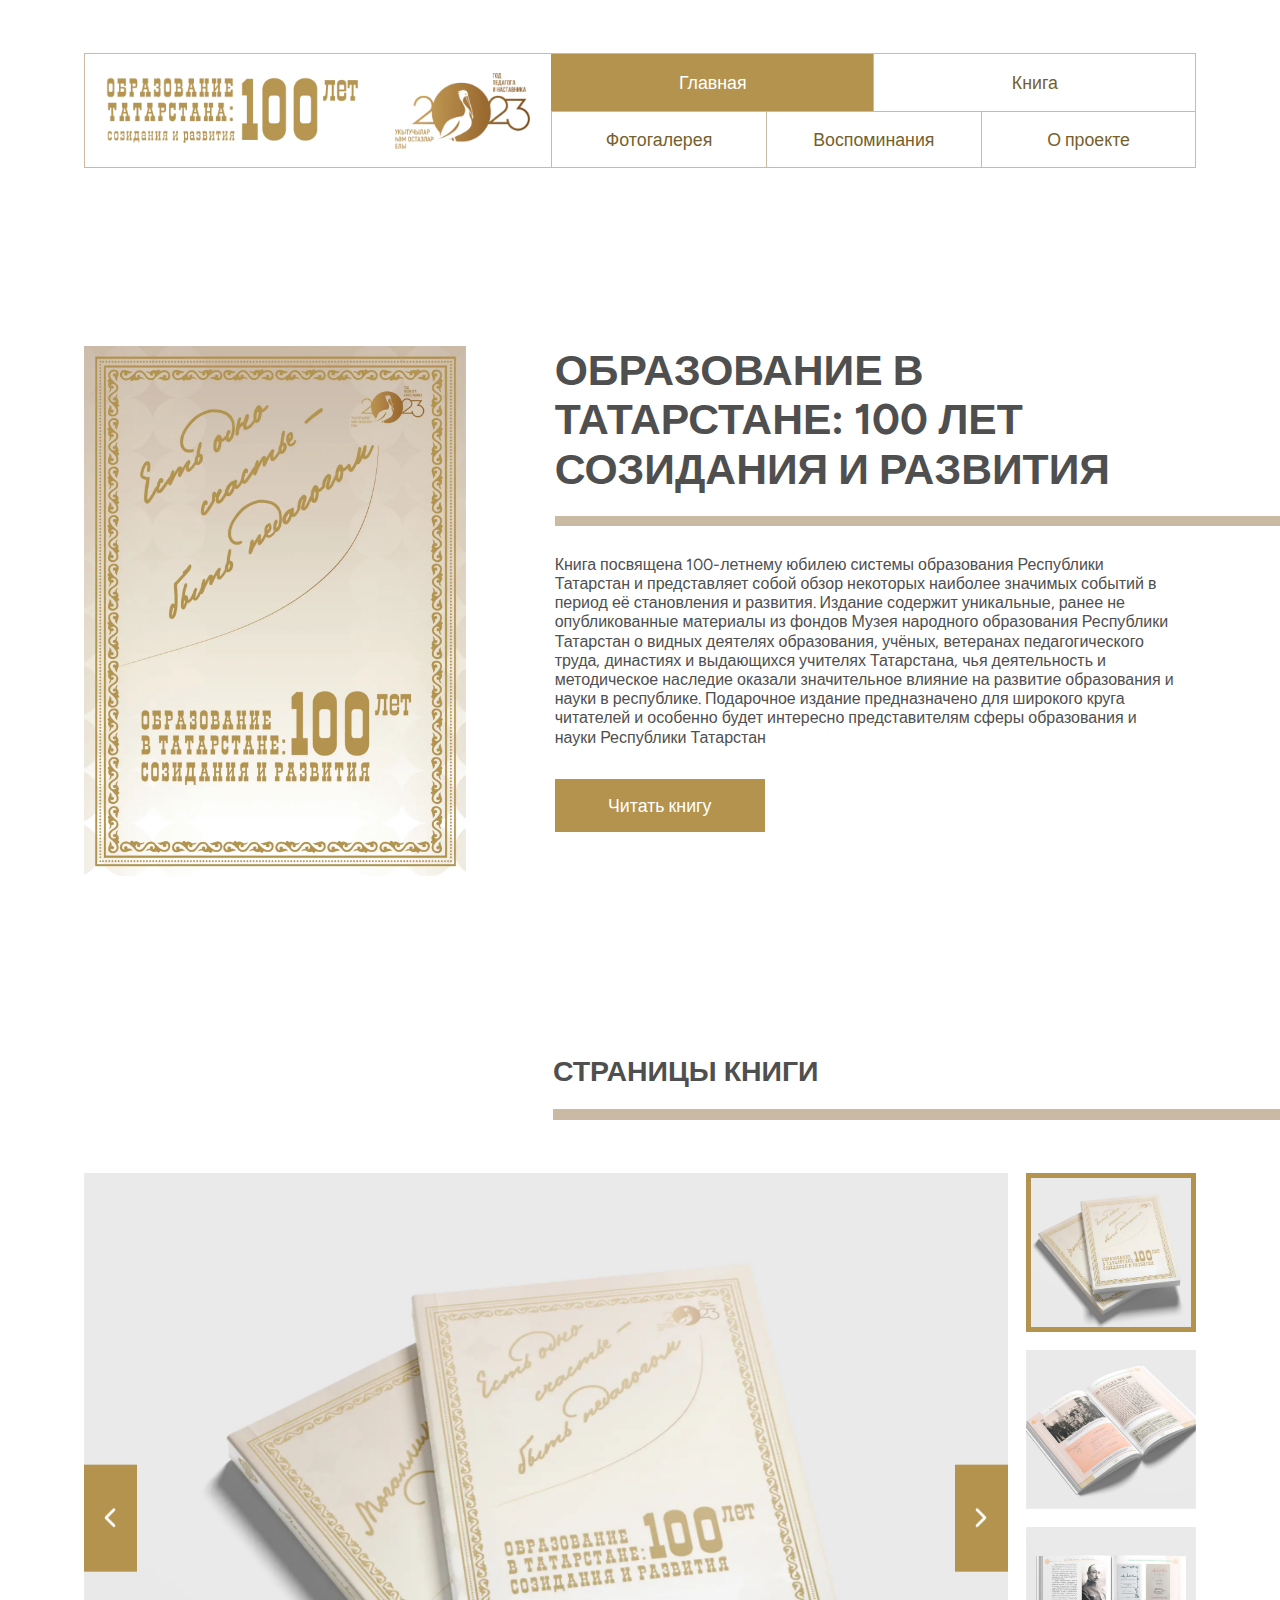
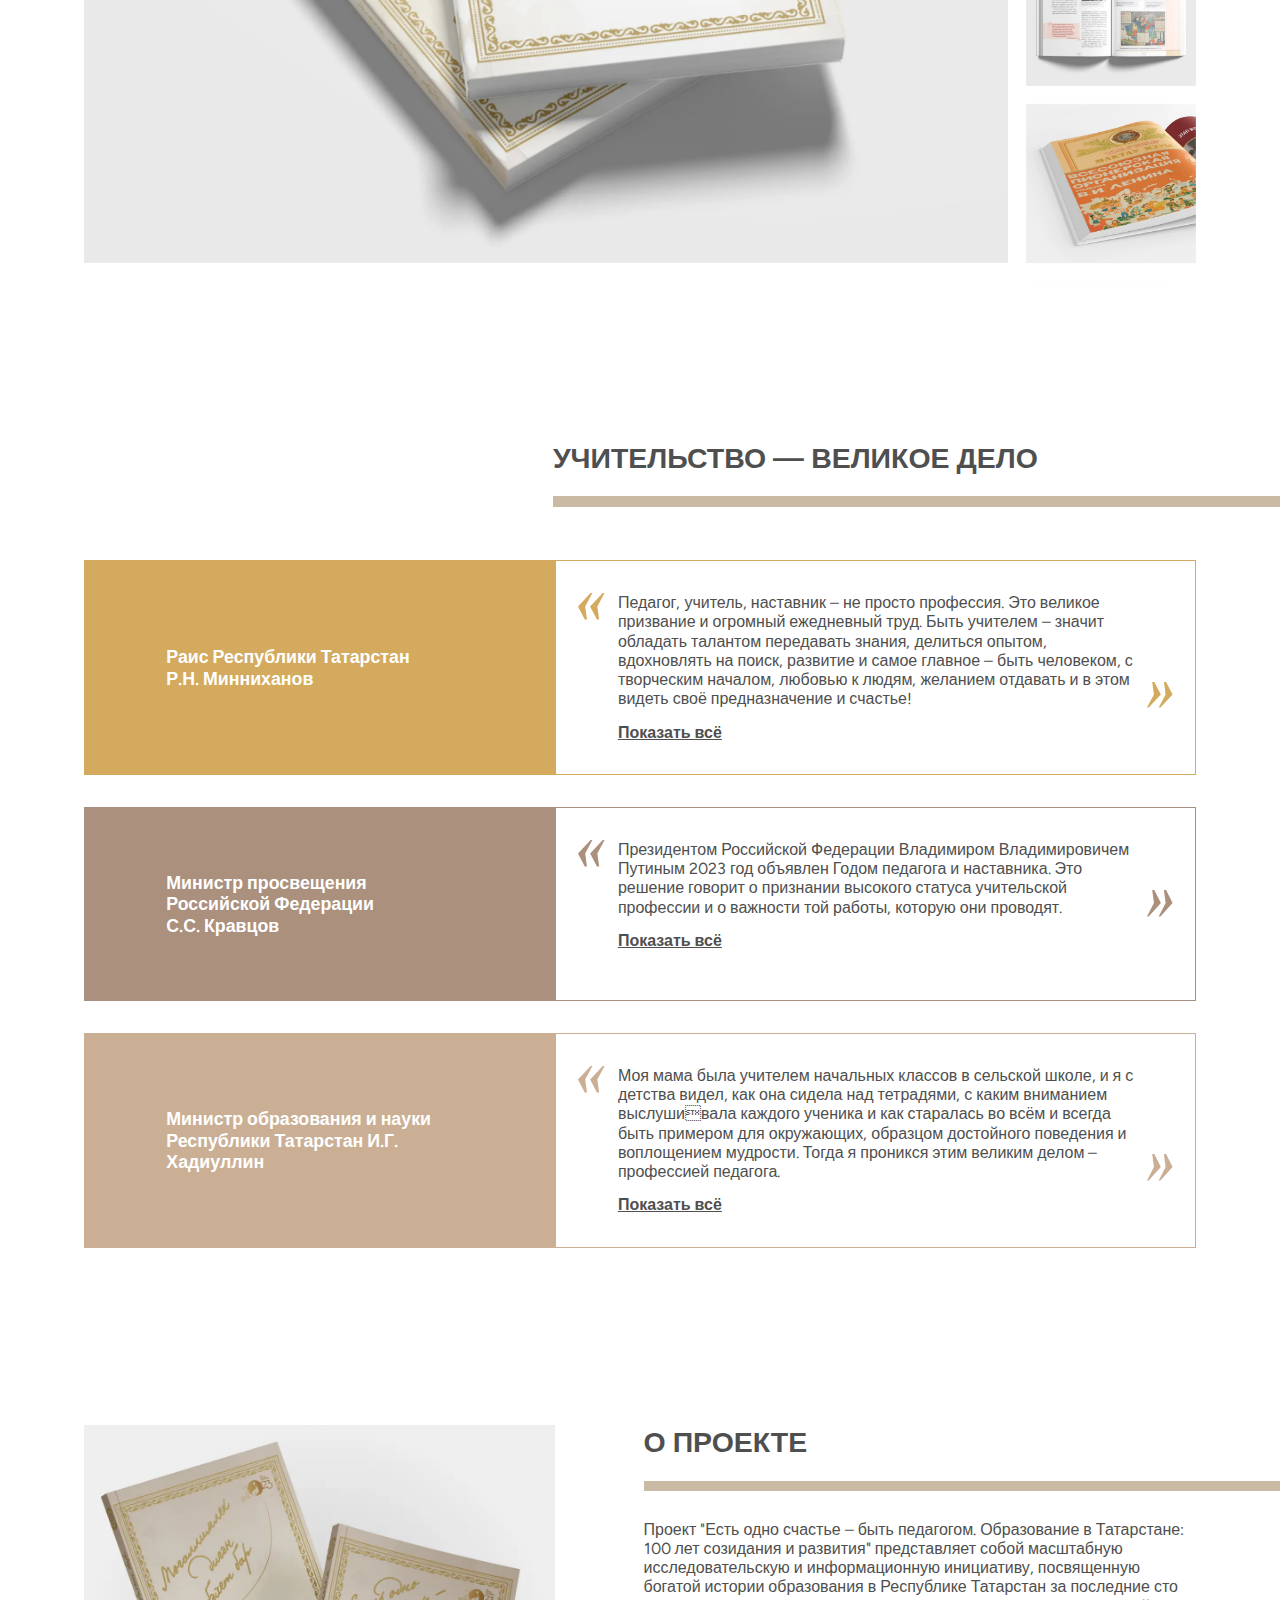
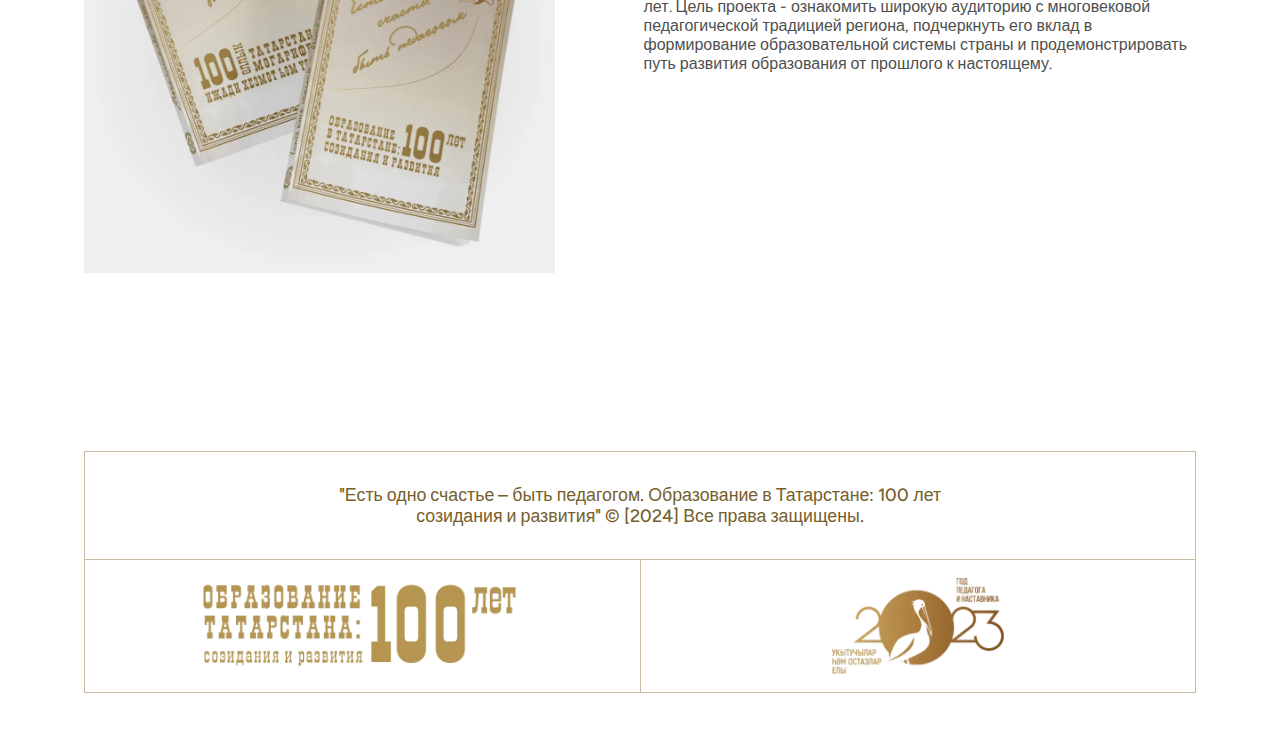
==== commit ba2a1497: "fixed bugs" ====
--- a/index.html
+++ b/index.html
@@ -74,6 +74,165 @@
                 </div>
             </div>
 
+            <div class="book-pages m-section">
+                <div class="container">
+                    <div class="book-pages__top">
+                        <div class="line-title">
+                            <div class="h2">
+                                Страницы книги
+                            </div>
+                        </div>
+                    </div>
+                    <div class="gallery">
+                        <div class="gallery__big">
+                            <div class="swiper mySwiper2">
+                                <div class="swiper-wrapper gallery-group">
+                                    <div class="swiper-slide">
+                                        <a href="img/book.webp" class="gallery__img" data-fancybox>
+                                            <img src="img/book.webp" alt="Галлерея">
+                                        </a>
+                                    </div>
+                                    <div class="swiper-slide">
+                                        <a href="img/book2.webp" class="gallery__img" data-fancybox>
+                                            <img src="img/book2.webp" alt="Галлерея">
+                                        </a>
+                                    </div>
+                                    <div class="swiper-slide">
+                                        <a href="img/book3.webp" class="gallery__img" data-fancybox>
+                                            <img src="img/book3.webp" alt="Галлерея">
+                                        </a>
+                                    </div>
+                                    <div class="swiper-slide">
+                                        <a href="img/book4.webp" class="gallery__img" data-fancybox>
+                                            <img src="img/book4.webp" alt="Галлерея">
+                                        </a>
+                                    </div>
+                                    <div class="swiper-slide">
+                                        <a href="img/book4.webp" class="gallery__img" data-fancybox>
+                                            <img src="img/book4.webp" alt="Галлерея">
+                                        </a>
+                                    </div>
+                                </div>
+                            </div>
+                            <div class="swiper-nav">
+                                <div class="swiper-button swiper-button-prev m-btn m-btn-brown">
+                                    <img src="img/prev.svg" alt="">
+                                </div>
+                                <div class="swiper-button swiper-button-next m-btn m-btn-brown">
+                                    <img src="img/next.svg" alt="">
+                                </div>
+                            </div>
+
+                        </div>
+                        <div class="gallery__small">
+                            <div thumbsSlider class="swiper mySwiper">
+                                <div class="swiper-wrapper">
+                                    <div class="swiper-slide">
+                                        <div class="gallery__img">
+                                            <img src="img/book.webp" alt="Галлерея">
+                                        </div>
+                                    </div>
+                                    <div class="swiper-slide">
+                                        <div class="gallery__img">
+                                            <img src="img/book2.webp" alt="Галлерея">
+                                        </div>
+                                    </div>
+                                    <div class="swiper-slide">
+                                        <div class="gallery__img">
+                                            <img src="img/book3.webp" alt="Галлерея">
+                                        </div>
+                                    </div>
+                                    <div class="swiper-slide">
+                                        <div class="gallery__img">
+                                            <img src="img/book4.webp" alt="Галлерея">
+                                        </div>
+                                    </div>
+                                    <div class="swiper-slide">
+                                        <div class="gallery__img">
+                                            <img src="img/book4.webp" alt="Галлерея">
+                                        </div>
+                                    </div>
+                                </div>
+                            </div>
+                        </div>
+                    </div>
+                </div>
+            </div>
+
+            <div class="teaching m-section">
+                <div class="container">
+                    <div class="teaching__top">
+                        <div class="line-title">
+                            <div class="h2">
+                                Учительство — великое дело
+                            </div>
+                        </div>
+                    </div>
+                    <div class="teaching__quotes">
+                        <div class="quote-card">
+                            <div class="quote-card__col">
+                                <div class="quote-card__title text24 text20-laptop text18-tablet">
+                                    Раис Республики Татарстан <br> Р.Н. Минниханов
+                                </div>
+                            </div>
+                            <div class="quote-card__col2">
+                                <div class="quote-card__text">
+                                    <div class="text20 text18-laptop text16-tablet">
+                                        Педагог, учитель, наставник – не просто профессия. Это великое призвание и огромный ежедневный труд. Быть учителем – значит обладать талантом передавать знания, делиться опытом, вдохновлять на поиск, развитие и самое главное – быть человеком, с творческим началом, любовью к людям, желанием отдавать и в этом видеть своё предназначение и счастье!
+                                    </div>
+                                </div>
+                                <div class="quote-card__nav">
+                                    <a href="" class="quote-card__link text20 text18-laptop text16-tablet">
+                                        Показать всё
+                                    </a>
+                                </div>
+                            </div>
+                        </div>
+
+                        <div class="quote-card">
+                            <div class="quote-card__col">
+                                <div class="quote-card__title text24 text20-laptop text18-tablet">
+                                    Министр просвещения Российской Федерации <br>С.С. Кравцов
+                                </div>
+                            </div>
+                            <div class="quote-card__col2">
+                                <div class="quote-card__text">
+                                    <div class="text20 text18-laptop text16-tablet">
+                                        Президентом Российской Федерации Владимиром Владимировичем Путиным 2023 год объявлен Годом педагога и наставника. Это решение говорит о признании высокого статуса учительской профессии и о важности той работы, которую они проводят.
+                                    </div>
+                                </div>
+                                <div class="quote-card__nav">
+                                    <a href="" class="quote-card__link text20 text18-laptop text16-tablet">
+                                        Показать всё
+                                    </a>
+                                </div>
+                            </div>
+                        </div>
+
+                        <div class="quote-card">
+                            <div class="quote-card__col">
+                                <div class="quote-card__title text24 text20-laptop text18-tablet">
+                                    Министр образования и науки Республики Татарстан И.Г. Хадиуллин
+                                </div>
+                            </div>
+                            <div class="quote-card__col2">
+                                <div class="quote-card__text">
+                                    <div class="text20 text18-laptop text16-tablet">
+                                        Моя мама была учителем начальных классов в сельской школе, и я с детства видел, как она сидела над тетрадями, с каким вниманием выслушивала каждого ученика и как старалась во всём и всегда быть примером для окружающих, образцом достойного поведения и воплощением мудрости. Тогда я проникся этим великим делом – профессией педагога.
+                                    </div>
+                                </div>
+                                <div class="quote-card__nav">
+                                    <a href="" class="quote-card__link text20 text18-laptop text16-tablet">
+                                        Показать всё
+                                    </a>
+                                </div>
+                            </div>
+                        </div>
+
+                    </div>
+                </div>
+            </div>
+
             <div class="about m-section">
                 <div class="container">
                     <div class="about__inner">
--- a/css/style.min.css
+++ b/css/style.min.css
@@ -1,2 +1,2 @@
-@font-face{font-family:Figtree;src:url(../fonts/Figtree-Regular.ttf) format("ttf"),url(../fonts/Figtree-Regular.eot) format("eot"),url(../fonts/Figtree-Regular.woff) format("woff"),url(../fonts/Figtree-Regular.woff2) format("woff2");font-weight:400;font-style:normal;font-display:swap}@font-face{font-family:Figtree;src:url(../fonts/Figtree-Medium.ttf) format("ttf"),url(../fonts/Figtree-Medium.eot) format("eot"),url(../fonts/Figtree-Medium.woff) format("woff"),url(../fonts/Figtree-Medium.woff2) format("woff2");font-weight:500;font-style:normal;font-display:swap}@font-face{font-family:Figtree;src:url(../fonts/Figtree-SemiBold.ttf) format("ttf"),url(../fonts/Figtree-SemiBold.eot) format("eot"),url(../fonts/Figtree-SemiBold.woff) format("woff"),url(../fonts/Figtree-SemiBold.woff2) format("woff2");font-weight:600;font-style:normal;font-display:swap}@font-face{font-family:Figtree;src:url(../fonts/Figtree-Bold.ttf) format("ttf"),url(../fonts/Figtree-Bold.eot) format("eot"),url(../fonts/Figtree-Bold.woff) format("woff"),url(../fonts/Figtree-Bold.woff2) format("woff2");font-weight:700;font-style:normal;font-display:swap}*,::after,::before{margin:0;padding:0;-webkit-box-sizing:border-box;box-sizing:border-box;-webkit-font-smoothing:antialiased!important;-webkit-tap-highlight-color:transparent;outline:0!important}h1,h2,h3,h4,h5,h6{font-weight:400}a,body,div,form,h1,h2,h3,h4,h5,li,p,ul{margin:0;padding:0;border:0;text-decoration:none;line-height:1}button,input,textarea{outline:0!important;-webkit-transition:.125s;-o-transition:.125s;transition:.125s;font-family:inherit}input:active,input[type=checkbox]:focus,input[type=file]:focus,input[type=radio]:focus,input[type=text]:focus{outline:0!important}::-webkit-input-placeholder{color:#222}::-moz-placeholder{color:#222}:-moz-placeholder{color:#222}:-ms-input-placeholder{color:#222}input::-webkit-inner-spin-button,input::-webkit-outer-spin-button{-webkit-appearance:none;margin:0}input[type=number]{-moz-appearance:textfield}html{height:100%;scroll-behavior:smooth;width:100%}svg{-ms-flex-negative:0;flex-shrink:0;height:auto}circle,path,rect,svg{-webkit-transition:.3s;-o-transition:.3s;transition:.3s}a{color:inherit;text-decoration:none;-webkit-transition:.3s;-o-transition:.3s;transition:.3s}a:focus,a:hover{text-decoration:none}li,ul{margin:0;padding:0;list-style:none}i{line-height:100%}fieldset{min-width:0;padding:0;margin:0;border:0}button{cursor:pointer;border:none;outline:0;-webkit-box-sizing:border-box;box-sizing:border-box;-webkit-transition:.3s;-o-transition:.3s;transition:.3s;background-color:inherit;font-size:1em}.swiper-button-next,.swiper-button-prev{z-index:2}.swiper-button-next::after,.swiper-button-prev::after{display:none}img{-webkit-user-select:none;-moz-user-select:none;-o-user-select:none;-ms-user-select:none;user-select:none;-ms-flex-negative:0;flex-shrink:0}html.fixed-body{overflow-y:hidden}.wrapper{min-height:100vh;display:-webkit-box;display:-ms-flexbox;display:flex;-webkit-box-orient:vertical;-webkit-box-direction:normal;-ms-flex-direction:column;flex-direction:column;-ms-flex-negative:0;flex-shrink:0}.content{-webkit-box-flex:1;-ms-flex-positive:1;flex-grow:1;display:-webkit-box;display:-ms-flexbox;display:flex;-webkit-box-orient:vertical;-webkit-box-direction:normal;-ms-flex-direction:column;flex-direction:column;width:100%}.m-page{width:calc(100vw - (100vw - 100%));overflow-x:hidden;font-family:Figtree,sans-serif;font-weight:400;color:#4f4f4f;font-size:calc(1440px * (16 / 1920))}@media screen and (max-width:1920px){.m-page{font-size:calc(100vw * (16 / 1920))}}.m-page.fixed-body,.m-page.fixed-body2{overflow-y:hidden;padding-right:var(--scrollWidth)}.container{max-width:1920px;width:100%;margin:0 auto;padding:0 6.625em}a:hover{color:#b3934e}@media screen and (max-width:1600px){.m-page{font-size:calc(1440px * (16 / 1440))}.container{max-width:1440px;padding:0 5.875em}}@media screen and (max-width:1600px) and (max-width:1440px){.m-page{font-size:calc(100vw * (16 / 1440))}}@media screen and (max-width:992px){.m-page{font-size:calc(100vw * (16 / 768))}.container{padding:0 1em}}@media screen and (max-width:576px){.m-page{font-size:calc(100vw * (16 / 375))}}.h1{font-size:4em;line-height:116%;font-weight:700;text-transform:uppercase}.h2{font-size:2.5em;font-weight:600;line-height:120%;text-transform:uppercase}.text20,.text24{font-size:1.25em;line-height:120%}.text19{font-size:1.1875em;line-height:120%}.text18{font-size:1.125em;line-height:120%}.text17{font-size:1.0625em;line-height:120%}.text16{font-size:1em;line-height:150%}.text15{font-size:.9375em;line-height:120%}.text14{font-size:.875em;line-height:120%}.text13{font-size:.8125em;line-height:120%}.text12{font-size:.75em;line-height:120%}.text11{font-size:.6875em;line-height:120%}.text10{font-size:.625em;line-height:120%}.extra-bold-text{font-weight:800}.bold-text{font-weight:700}.semi-bold-text{font-weight:600}.medium-text{font-weight:500}.regular-text{font-weight:400}.light-text{font-weight:300}.brown-text{color:#765f2c}@media screen and (max-width:1600px){.h1{font-size:3em}.h2{font-size:2em}.text20-laptop{font-size:1.25em}}.m-btn{display:-webkit-box;display:-ms-flexbox;display:flex;-webkit-box-align:center;-ms-flex-align:center;align-items:center;-webkit-box-pack:center;-ms-flex-pack:center;justify-content:center;-webkit-transition:.225s ease-out;-o-transition:.225s ease-out;transition:.225s ease-out;padding:0 3.75em;height:3.75em;font-weight:500}.m-btn:focus{-webkit-box-shadow:none;box-shadow:none}.m-btn span{font-size:1.25em;line-height:120%}.m-btn-brown{background-color:#b3934e;color:#fff}.m-btn-brown:hover{background-color:#90763e;color:#fff}@media screen and (max-width:992px){.h1{font-size:2em}.h2{font-size:1.5em}.text20-tablet{font-size:1.25em}.text19-tablet{font-size:1.1875em}.text18-tablet{font-size:1.125em}.text17-tablet{font-size:1.0625em}.text16-tablet{font-size:1em}.text15-tablet{font-size:.9375em}.text14-tablet{font-size:.875em}.text13-tablet{font-size:.8125em}.text12-tablet{font-size:.75em}.text11-tablet{font-size:.6875em}.text10-tablet{font-size:.625em}.m-btn{height:2.75em;padding:0 1.625em}}.fg{position:relative;margin:0}.fg label{display:block;font-size:.9375em;line-height:140%;margin-bottom:.375em}.fg label span{color:#b3934e}.fg .nice-select,.fg input,.fg textarea{border-radius:.1875em;border:1px solid #dadedf;padding:0 1.25em;height:3.6875em;width:100%;font-size:1em;background-color:transparent;color:#000}.fg .nice-select::-webkit-input-placeholder,.fg input::-webkit-input-placeholder,.fg textarea::-webkit-input-placeholder{color:#929798}.fg .nice-select::-moz-placeholder,.fg input::-moz-placeholder,.fg textarea::-moz-placeholder{color:#929798}.fg .nice-select:-ms-input-placeholder,.fg input:-ms-input-placeholder,.fg textarea:-ms-input-placeholder{color:#929798}.fg .nice-select::-ms-input-placeholder,.fg input::-ms-input-placeholder,.fg textarea::-ms-input-placeholder{color:#929798}.fg .nice-select::placeholder,.fg input::placeholder,.fg textarea::placeholder{color:#929798}.fg .nice-select:focus,.fg input:focus,.fg textarea:focus{border-color:#9ca0a0;-webkit-box-shadow:0 .25em .4375em 0 rgba(47,63,67,.03),0 .25em .3125em 0 rgba(0,0,0,.02) inset;box-shadow:0 .25em .4375em 0 rgba(47,63,67,.03),0 .25em .3125em 0 rgba(0,0,0,.02) inset}.fg .nice-select:disabled,.fg input:disabled,.fg textarea:disabled{pointer-events:none;background:#f6f6f6!important;color:rgba(0,0,0,.4)}.fg textarea{padding-top:1.19em;padding-bottom:1.19em;height:13.0625em;resize:vertical}.fg__field{position:relative}.fg .nice-select{display:-webkit-box;display:-ms-flexbox;display:flex;-webkit-box-align:center;-ms-flex-align:center;align-items:center;-webkit-box-pack:justify;-ms-flex-pack:justify;justify-content:space-between;border-radius:.1875em;white-space:nowrap;height:3.6875em;padding:0 0 0 1.25em}.fg .nice-select.disabled{pointer-events:none;background:#f6f6f6!important}.fg .nice-select.disabled .current{opacity:.4}.fg .nice-select.open{border-bottom-left-radius:0;border-bottom-right-radius:0}.fg .nice-select:focus{border:1px solid #4f4f4f}.fg .nice-select:before{content:'';-webkit-box-ordinal-group:4;-ms-flex-order:3;order:3;border-left:#4f4f4f;-ms-flex-negative:0;flex-shrink:0;width:3.6875em;height:3.6875em;background-image:url(../img/select-arrow.svg);background-size:.5em auto;background-repeat:no-repeat;background-position:center;margin-left:1em}.fg .nice-select .current{font-size:1em;line-height:157%}.fg .nice-select .list{margin-top:-1px;border-radius:0 0 .1875em .1875em;width:calc(100% + 2px);left:-1px;border:1px solid #4f4f4f;background:#fff;-webkit-box-shadow:none;box-shadow:none;max-height:14.875em;overflow-y:auto;z-index:5}.fg .nice-select .list::-webkit-scrollbar{width:.1875em;height:.1875em}.fg .nice-select .list::-webkit-scrollbar-track{background:0 0;border-radius:0}.fg .nice-select .list::-webkit-scrollbar-thumb{background:#000}.fg .nice-select .option{height:3.6875em;font-size:1em;line-height:157%;padding:.5em 1.25em;display:-webkit-box;display:-ms-flexbox;display:flex;-webkit-box-align:center;-ms-flex-align:center;align-items:center;color:#2b2b2b;border:none;border-bottom:1px solid #4f4f4f}.fg .nice-select .option:last-child{border-bottom:none}.fg .nice-select .option.disabled{display:none}.fg .nice-select .option.focus,.fg .nice-select .option.selected.focus,.fg .nice-select .option:hover{background-color:#b3934e;border-color:#b3934e;font-weight:400;color:#fff}.fg._error input,.fg._error textarea{border-color:#b3934e;color:#b3934e}.fg._error input::-webkit-input-placeholder,.fg._error textarea::-webkit-input-placeholder{color:#b3934e}.fg._error input::-moz-placeholder,.fg._error textarea::-moz-placeholder{color:#b3934e}.fg._error input:-ms-input-placeholder,.fg._error textarea:-ms-input-placeholder{color:#b3934e}.fg._error input::-ms-input-placeholder,.fg._error textarea::-ms-input-placeholder{color:#b3934e}.fg._error input::placeholder,.fg._error textarea::placeholder{color:#b3934e}.fg._error .fg__error-text{display:block}.fg__error-text{margin-top:.375em;color:#b3934e;display:none}.pass-toggle{position:absolute;bottom:1em;right:1.25em;width:1.25em;height:1.6875em;display:-webkit-box;display:-ms-flexbox;display:flex;-webkit-box-align:center;-ms-flex-align:center;align-items:center;-webkit-box-pack:center;-ms-flex-pack:center;justify-content:center}.pass-toggle svg{width:100%;height:auto}.pass-toggle._active g{opacity:1}.m-check,.m-radio{position:relative}.m-check input,.m-radio input{position:absolute;opacity:0;width:100%;height:100%;left:0;top:0;z-index:2;cursor:pointer}.m-check label,.m-radio label{position:relative;cursor:pointer;display:block;padding-left:2.125em;min-height:1.25em;padding-top:.0625em}.m-check label span,.m-radio label span{font-size:.8125em;line-height:140%}.m-check label:after,.m-check label:before,.m-radio label:after,.m-radio label:before{pointer-events:none}.m-check label:before,.m-radio label:before{content:'';position:absolute;z-index:1;left:0;top:0;border:1px solid #dadedf;width:1.25em;height:1.25em;background-size:0 auto;background-repeat:no-repeat;background-position:center;-webkit-transition:none;-o-transition:none;transition:none}.m-check label a,.m-radio label a{text-decoration:underline;position:relative;z-index:2}.m-check._big label,.m-radio._big label{padding-top:0}.m-check._big label span,.m-radio._big label span{font-size:1em;line-height:140%}.m-check._gray label,.m-radio._gray label{color:#6b6e72}.m-check._error input:not(:checked)~label:before,.m-radio._error input:not(:checked)~label:before{border-color:#ff1515}.m-check input:checked+label::before{background-color:#b3934e;border-color:#b3934e;background-size:.75em auto}.m-check label:before{border-radius:.1875em;background-image:url(../img/check2.svg)}.m-check._gray label{color:#787878}.m-radio input:checked~label:before{border:none;background-size:100% auto}.m-radio label:before{border-radius:50%;background-image:url(../img/radio.svg)}.m-radio label span{display:block;line-height:157%;color:#5b626c;margin-top:.125em}.cartcalc{max-width:100%;width:7.5625rem;display:grid;grid-template-columns:2.1875em calc(100% - 2.1875em * 2) 2.1875em;border:1px solid #e9edf2;height:3.125em}.cartcalc button,.cartcalc input{height:100%;width:100%;min-height:100%}.cartcalc input{border:none;border-left:1px solid #e9edf2;border-right:1px solid #e9edf2;color:#4f4f4f;font-weight:500;font-size:1em;text-align:center}.cartcalc svg{width:.5em;height:auto}.cartcalc button{display:-webkit-box;display:-ms-flexbox;display:flex;-webkit-box-align:center;-ms-flex-align:center;align-items:center;-webkit-box-pack:center;-ms-flex-pack:center;justify-content:center}.cartcalc button:hover{background-color:#e6e6ec}.pagination{margin-top:3.75em}.pagination__items{display:-webkit-box;display:-ms-flexbox;display:flex;-webkit-box-pack:center;-ms-flex-pack:center;justify-content:center}.pagination__item{height:3.625em;min-width:3.625em;padding:0 1.25em;border-radius:.25em;border:1px solid #4f4f4f;display:-webkit-box;display:-ms-flexbox;display:flex;-webkit-box-align:center;-ms-flex-align:center;align-items:center;-webkit-box-pack:center;-ms-flex-pack:center;justify-content:center;margin:0 .3125em;font-weight:500}.pagination__item svg{width:1.0625em;height:auto}.pagination__item._active{pointer-events:none}.pagination__item._active,.pagination__item:hover{color:#fff;background-color:#4f4f4f;border-color:#4f4f4f}.pagination__item._active path,.pagination__item:hover path{fill:#fff}.pagination__item._btn{padding:0 1.5em}@media screen and (max-width:992px){.pagination{margin-top:1.875em}}@media screen and (max-width:576px){.pagination{margin-top:1.56em}.pagination ._hide-tablet{display:none}.pagination ._btn{width:2.8125em;padding:0}.pagination__item{height:2.8125em;min-width:2.8125em;padding:0 .875em}.pagination__item span{font-size:.875em}}.tabs{display:-webkit-box;display:-ms-flexbox;display:flex}.tab{height:3.5625em;padding:0 1.56em;display:-webkit-box;display:-ms-flexbox;display:flex;-webkit-box-align:center;-ms-flex-align:center;align-items:center;position:relative;text-transform:uppercase;font-weight:700;color:rgba(79,79,79,.8);-webkit-transition:.3s;-o-transition:.3s;transition:.3s}.tab:not(:last-child){margin:0 .94em 0 0}.tab:before{content:'';position:absolute;width:100%;height:2px;left:0;bottom:0;background-color:#b3934e;opacity:0;-webkit-transition:inherit;-o-transition:inherit;transition:inherit}.tab span{font-size:.875em;line-height:120%}.tab:hover{background:#fbfbfb;cursor:pointer}.tab._active{background:#fbfbfb;pointer-events:none}.tab._active:before{opacity:1}.tab-content{display:none}.tab-content._active{display:block}.grid{display:grid;gap:1.25em;grid-template-columns:100%}.grid2{grid-template-columns:repeat(2,calc(50% - .5em))}.grid3{grid-template-columns:repeat(3,calc(100% / 3 - 2.5em / 3))}.grid4,.grid5{grid-template-columns:repeat(4,calc(25% - 3.75em / 4))}@media screen and (max-width:992px){.grid-tablet{grid-template-columns:100%}.grid-tablet2{grid-template-columns:repeat(2,calc(50% - .625em))}}@media screen and (max-width:576px){.grid-mob{grid-template-columns:100%}}.socials{display:-webkit-box;display:-ms-flexbox;display:flex;-webkit-box-align:center;-ms-flex-align:center;align-items:center}.socials__item{width:2.5em;height:2.5em;border-radius:50%;border:1px solid rgba(255,255,255,.1);background:#1a1a1a;display:-webkit-box;display:-ms-flexbox;display:flex;-webkit-box-align:center;-ms-flex-align:center;align-items:center;-webkit-box-pack:center;-ms-flex-pack:center;justify-content:center}.socials__item:not(:last-child){margin:0 .75em 0 0}.socials__item:hover path{fill-opacity:1}.socials__item:hover path:not(._not-fill){fill:#fff}.compare-btn,.favourite-btn{display:-webkit-box;display:-ms-flexbox;display:flex;-webkit-box-align:center;-ms-flex-align:center;align-items:center;-webkit-box-pack:center;-ms-flex-pack:center;justify-content:center}.compare-btn svg,.favourite-btn svg{width:100%;height:auto}.favourite-btn{width:1.4375em}.favourite-btn:hover path{opacity:1}.favourite-btn._added path{opacity:1;stroke:#b3934e;fill:#b3934e}.compare-btn{width:1.5em}.compare-btn._added g,.compare-btn:hover g{opacity:1}.compare-btn._added line{stroke:#b3934e}.breadcrumbs{margin-top:60px}.breadcrumbs__item{font-size:16px;line-height:110%;position:relative;font-weight:400;display:inline}.breadcrumbs__item:last-child{font-weight:600}.breadcrumbs__item:not(:first-child){margin-left:24px}.breadcrumbs__item:not(:first-child):before{content:'';position:absolute;z-index:1;width:3.51px;height:3.51px;background-color:#b3934e;border-radius:1px;-webkit-transform:rotate(-45deg);-ms-transform:rotate(-45deg);transform:rotate(-45deg);top:7px;right:100%;margin-right:10px}.modal-bg{position:fixed;top:0;left:0;width:100%;height:calc(100 * var(--vh));background-color:#4f4f4f;opacity:.5}.modal{position:fixed;left:0;top:0;width:100%;height:calc(100 * var(--vh));overflow-y:auto;z-index:80;opacity:0;pointer-events:none;padding:1em 0;text-align:center}.modal:after{content:'';display:inline-block;height:100%;vertical-align:middle;margin-right:-4px}.modal__dialog{text-align:left;vertical-align:middle;background:#fff;width:67em;max-width:calc(100% - 2em);position:relative;z-index:3;padding:3em;border-radius:1.5em;display:inline-block}.modal._active{opacity:1;pointer-events:unset}.modal._active .modal__bg{display:block}.modal__top{display:-webkit-box;display:-ms-flexbox;display:flex;-webkit-box-align:center;-ms-flex-align:center;align-items:center;-webkit-box-pack:justify;-ms-flex-pack:justify;justify-content:space-between}.modal .close-btn{width:1.5em;display:-webkit-box;display:-ms-flexbox;display:flex;-webkit-box-align:center;-ms-flex-align:center;align-items:center;-webkit-box-pack:center;-ms-flex-pack:center;justify-content:center;margin-left:1em;-ms-flex-negative:0;flex-shrink:0}.header{padding:3.75em 0}.header__inner{display:-webkit-box;display:-ms-flexbox;display:flex;border:1px solid #cab9a3}.header__logos{padding:.375em 5em}.header__logo{display:block;-ms-flex-negative:0;flex-shrink:0;width:21.25em}.header__logo img{width:100%;display:block}.header__logo2{width:11.125em;margin-left:2.625em}.burger{display:none}._flex{display:-webkit-box;display:-ms-flexbox;display:flex;-webkit-box-align:center;-ms-flex-align:center;align-items:center}.menu{-webkit-box-flex:1;-ms-flex-positive:1;flex-grow:1}.menu__close{display:none}.nav{display:grid;grid-template-columns:repeat(6,calc(100% / 6))}.nav__link{display:-webkit-box;display:-ms-flexbox;display:flex;-webkit-box-align:center;-ms-flex-align:center;align-items:center;-webkit-box-pack:center;-ms-flex-pack:center;justify-content:center;font-weight:500;color:#765f2c;border-top:1px solid #cab9a3;border-left:1px solid #cab9a3}.nav__link._active,.nav__link:hover{background-color:#b3934e;border-color:#b3934e;color:#fff}@media screen and (min-width:993px){.nav{grid-template-rows:1fr 1fr;height:100%}.nav__link{grid-column:span 2;font-size:1.25em}.nav__link:nth-child(1),.nav__link:nth-child(2){grid-column:span 3;border-top:none}}@media screen and (max-width:1600px){.header__logos{padding:.875em 1.5em}.header__logo{width:18.0625em}.header__logo2{width:9.5em;margin-left:2.25em}}@media screen and (max-width:992px){.header{padding:1.25em 0}.header._open .menu{opacity:1;pointer-events:unset}.header__inner{-webkit-box-pack:justify;-ms-flex-pack:justify;justify-content:space-between}.header__logos{padding:0 1.5em}.header__logo{width:8.75em}.header__logo2{width:4.25em;margin-left:.375em}.menu{opacity:0;-webkit-transition:.3s;-o-transition:.3s;transition:.3s;pointer-events:none;position:fixed;top:0;left:0;width:100%;height:calc(100 * var(--vh));background-color:#fff;padding:1.25em 1em}.menu__close{display:-webkit-box;display:-ms-flexbox;display:flex;-webkit-box-align:center;-ms-flex-align:center;align-items:center;-webkit-box-pack:center;-ms-flex-pack:center;justify-content:center;width:5.0625em;height:3em;border:1px solid #cab9a3;margin:1px 0 2em auto}.nav{display:block}.nav__link{font-size:1em;height:3em;border-right:1px solid #cab9a3}.nav__link:last-child{border-bottom:1px solid #cab9a3}.burger{padding:0 1.5em;height:3em;min-height:100%;display:-webkit-box;display:-ms-flexbox;display:flex;-webkit-box-align:center;-ms-flex-align:center;align-items:center;-webkit-box-pack:center;-ms-flex-pack:center;justify-content:center;border-left:1px solid #cab9a3;-ms-flex-negative:0;flex-shrink:0}.burger img{width:2em}}.footer{padding:6.25em 0 3.75em}.footer__inner{border:1px solid #cab9a3}.footer__top{padding:2.25em;text-align:center}.footer__text{max-width:38.55em;margin:0 auto;font-weight:500}.footer__logos{display:grid;grid-template-columns:50% 50%}.footer__logo{display:-webkit-box;display:-ms-flexbox;display:flex;-webkit-box-align:center;-ms-flex-align:center;align-items:center;-webkit-box-pack:center;-ms-flex-pack:center;justify-content:center;padding:.3125em;border-top:1px solid #cab9a3}.footer__logo img{width:25.25em;display:block}.footer__logo2{border-left:1px solid #cab9a3}.footer__logo2 img{width:13.125em}.text li,.text p{font-size:1.25em;line-height:120%}.text p:not(:last-child),.text ul:not(:last-child){margin:0 0 1.25em}.text b{font-weight:700}.text hr{height:1.25em;opacity:0;display:block}.text._list3 ul{gap:.19em;padding-left:.6em}.text._list3 ul li{padding-left:.8em;position:relative}.text._list3 ul li:before{content:'•';position:absolute;top:0;left:0;background-image:unset;width:unset;height:unset}@media screen and (max-width:1600px){.footer__logo{padding:.8125em}.footer__logo img{width:22.5em}.footer__logo2{border-left:1px solid #cab9a3}.footer__logo2 img{width:12.125em}.text p{font-size:1.125em}}@media screen and (max-width:992px){.footer{padding:1.75em 0}.footer__top{padding:.75em 1em}.footer__logo{padding:.625em .75em}.footer__logo img{width:100%}.footer__logo2 img{width:6em}.text p{font-size:1em}}.m-section{padding:6.25em 0}.m-section--first{padding-top:2.5em}.about,.main{overflow:hidden}.about__inner,.main__inner{display:grid;grid-template-columns:40em calc(100% - 46.25em);gap:6.25em}.about__img img,.main__img img{width:100%;display:block}.about__text,.main__text{margin-top:2em}.line-title{position:relative;padding-bottom:2.25em}.line-title:before{content:'';position:absolute;height:.75em;width:500em;background-color:#cab9a3;left:0;bottom:0}.line-title._type2{display:-webkit-inline-box;display:-ms-inline-flexbox;display:inline-flex}.line-title._type2:before{left:unset;right:0}.main{padding-top:8.75em}.main__inner{grid-template-columns:39em calc(100% - 45.25em)}.main__text{max-width:60.625em}.main__nav{display:-webkit-box;display:-ms-flexbox;display:flex;margin-top:2.25em}@media screen and (max-width:1600px){.about__inner{grid-template-columns:33.125em calc(100% - 39.375em)}.main__inner{grid-template-columns:26.875em calc(100% - 33.125em)}.main__text{max-width:43.75em}}@media screen and (max-width:992px){.m-section{padding:1.75em 0}.m-section--first{padding-top:.75em}.about__inner,.main__inner{grid-template-columns:repeat(2,calc(50% - .75em));gap:1.5em}.about__text,.main__text{margin-top:1.5em}.line-title{padding-bottom:1.25em}.line-title:before{height:.375em}.main{padding-top:.75em}.main__inner{grid-template-columns:16em calc(100% - 17.5em)}.main__nav{margin-top:1.5em}}@media screen and (max-width:576px){.about__inner,.main__inner{grid-template-columns:100%}.main__img{width:16em;margin:0 auto}}
+@font-face{font-family:Figtree;src:url(../fonts/Figtree-Regular.ttf) format("ttf"),url(../fonts/Figtree-Regular.eot) format("eot"),url(../fonts/Figtree-Regular.woff) format("woff"),url(../fonts/Figtree-Regular.woff2) format("woff2");font-weight:400;font-style:normal;font-display:swap}@font-face{font-family:Figtree;src:url(../fonts/Figtree-Medium.ttf) format("ttf"),url(../fonts/Figtree-Medium.eot) format("eot"),url(../fonts/Figtree-Medium.woff) format("woff"),url(../fonts/Figtree-Medium.woff2) format("woff2");font-weight:500;font-style:normal;font-display:swap}@font-face{font-family:Figtree;src:url(../fonts/Figtree-SemiBold.ttf) format("ttf"),url(../fonts/Figtree-SemiBold.eot) format("eot"),url(../fonts/Figtree-SemiBold.woff) format("woff"),url(../fonts/Figtree-SemiBold.woff2) format("woff2");font-weight:600;font-style:normal;font-display:swap}@font-face{font-family:Figtree;src:url(../fonts/Figtree-Bold.ttf) format("ttf"),url(../fonts/Figtree-Bold.eot) format("eot"),url(../fonts/Figtree-Bold.woff) format("woff"),url(../fonts/Figtree-Bold.woff2) format("woff2");font-weight:700;font-style:normal;font-display:swap}*,::after,::before{margin:0;padding:0;-webkit-box-sizing:border-box;box-sizing:border-box;-webkit-font-smoothing:antialiased!important;-webkit-tap-highlight-color:transparent;outline:0!important}h1,h2,h3,h4,h5,h6{font-weight:400}a,body,div,form,h1,h2,h3,h4,h5,li,p,ul{margin:0;padding:0;border:0;text-decoration:none;line-height:1}button,input,textarea{outline:0!important;-webkit-transition:.125s;-o-transition:.125s;transition:.125s;font-family:inherit}input:active,input[type=checkbox]:focus,input[type=file]:focus,input[type=radio]:focus,input[type=text]:focus{outline:0!important}::-webkit-input-placeholder{color:#222}::-moz-placeholder{color:#222}:-moz-placeholder{color:#222}:-ms-input-placeholder{color:#222}input::-webkit-inner-spin-button,input::-webkit-outer-spin-button{-webkit-appearance:none;margin:0}input[type=number]{-moz-appearance:textfield}html{height:100%;scroll-behavior:smooth;width:100%}svg{-ms-flex-negative:0;flex-shrink:0;height:auto}circle,path,rect,svg{-webkit-transition:.3s;-o-transition:.3s;transition:.3s}a{color:inherit;text-decoration:none;-webkit-transition:.3s;-o-transition:.3s;transition:.3s}a:focus,a:hover{text-decoration:none}li,ul{margin:0;padding:0;list-style:none}i{line-height:100%}fieldset{min-width:0;padding:0;margin:0;border:0}button{cursor:pointer;border:none;outline:0;-webkit-box-sizing:border-box;box-sizing:border-box;-webkit-transition:.3s;-o-transition:.3s;transition:.3s;background-color:inherit;font-size:1em}.swiper-button-next,.swiper-button-prev{z-index:2}.swiper-button-next::after,.swiper-button-prev::after{display:none}img{-webkit-user-select:none;-moz-user-select:none;-o-user-select:none;-ms-user-select:none;user-select:none;-ms-flex-negative:0;flex-shrink:0}html.fixed-body{overflow-y:hidden}.wrapper{min-height:100vh;display:-webkit-box;display:-ms-flexbox;display:flex;-webkit-box-orient:vertical;-webkit-box-direction:normal;-ms-flex-direction:column;flex-direction:column;-ms-flex-negative:0;flex-shrink:0}.content{-webkit-box-flex:1;-ms-flex-positive:1;flex-grow:1;display:-webkit-box;display:-ms-flexbox;display:flex;-webkit-box-orient:vertical;-webkit-box-direction:normal;-ms-flex-direction:column;flex-direction:column;width:100%}.m-page{width:calc(100vw - (100vw - 100%));overflow-x:hidden;font-family:Figtree,sans-serif;font-weight:400;color:#4f4f4f;font-size:calc(1920px * (16 / 1920))}@media screen and (max-width:1920px){.m-page{font-size:calc(100vw * (16 / 1920))}}.m-page.fixed-body,.m-page.fixed-body2{overflow-y:hidden;padding-right:var(--scrollWidth)}.container{max-width:1920px;width:100%;margin:0 auto;padding:0 6.625em}a:hover{color:#b3934e}@media screen and (max-width:1600px){.m-page{font-size:calc(1440px * (16 / 1440))}.container{max-width:1440px;padding:0 5.875em}}@media screen and (max-width:1600px) and (max-width:1440px){.m-page{font-size:calc(100vw * (16 / 1440))}}@media screen and (max-width:992px){.m-page{font-size:calc(100vw * (16 / 768))}.container{padding:0 1em}}@media screen and (max-width:576px){.m-page{font-size:calc(100vw * (16 / 375))}}.h1{font-size:4em;line-height:116%;font-weight:700;text-transform:uppercase}.h2{font-size:2.5em;font-weight:600;line-height:120%;text-transform:uppercase}.text24{font-size:1.5em;line-height:120%}.text20{font-size:1.25em;line-height:120%}.text19{font-size:1.1875em;line-height:120%}.text18{font-size:1.125em;line-height:120%}.text17{font-size:1.0625em;line-height:120%}.text16{font-size:1em;line-height:150%}.text15{font-size:.9375em;line-height:120%}.text14{font-size:.875em;line-height:120%}.text13{font-size:.8125em;line-height:120%}.text12{font-size:.75em;line-height:120%}.text11{font-size:.6875em;line-height:120%}.text10{font-size:.625em;line-height:120%}.extra-bold-text{font-weight:800}.bold-text{font-weight:700}.semi-bold-text{font-weight:600}.medium-text{font-weight:500}.regular-text{font-weight:400}.light-text{font-weight:300}.brown-text{color:#765f2c}@media screen and (max-width:1600px){.h1{font-size:3em}.h2{font-size:2em}.text20-laptop{font-size:1.25em}.text18-laptop{font-size:1.125em}}.m-btn{display:-webkit-box;display:-ms-flexbox;display:flex;-webkit-box-align:center;-ms-flex-align:center;align-items:center;-webkit-box-pack:center;-ms-flex-pack:center;justify-content:center;-webkit-transition:.225s ease-out;-o-transition:.225s ease-out;transition:.225s ease-out;padding:0 3.75em;height:3.75em;font-weight:500}.m-btn:focus{-webkit-box-shadow:none;box-shadow:none}.m-btn span{font-size:1.25em;line-height:120%}.m-btn-brown{background-color:#b3934e;color:#fff}.m-btn-brown:hover{background-color:#90763e;color:#fff}@media screen and (max-width:992px){.h1{font-size:2em}.h2{font-size:1.5em}.text20-tablet{font-size:1.25em}.text19-tablet{font-size:1.1875em}.text18-tablet{font-size:1.125em}.text17-tablet{font-size:1.0625em}.text16-tablet{font-size:1em}.text15-tablet{font-size:.9375em}.text14-tablet{font-size:.875em}.text13-tablet{font-size:.8125em}.text12-tablet{font-size:.75em}.text11-tablet{font-size:.6875em}.text10-tablet{font-size:.625em}.m-btn{height:2.75em;padding:0 1.625em}.m-btn span{font-size:1em}}.fg{position:relative;margin:0}.fg label{display:block;font-size:.9375em;line-height:140%;margin-bottom:.375em}.fg label span{color:#b3934e}.fg .nice-select,.fg input,.fg textarea{border-radius:.1875em;border:1px solid #dadedf;padding:0 1.25em;height:3.6875em;width:100%;font-size:1em;background-color:transparent;color:#000}.fg .nice-select::-webkit-input-placeholder,.fg input::-webkit-input-placeholder,.fg textarea::-webkit-input-placeholder{color:#929798}.fg .nice-select::-moz-placeholder,.fg input::-moz-placeholder,.fg textarea::-moz-placeholder{color:#929798}.fg .nice-select:-ms-input-placeholder,.fg input:-ms-input-placeholder,.fg textarea:-ms-input-placeholder{color:#929798}.fg .nice-select::-ms-input-placeholder,.fg input::-ms-input-placeholder,.fg textarea::-ms-input-placeholder{color:#929798}.fg .nice-select::placeholder,.fg input::placeholder,.fg textarea::placeholder{color:#929798}.fg .nice-select:focus,.fg input:focus,.fg textarea:focus{border-color:#9ca0a0;-webkit-box-shadow:0 .25em .4375em 0 rgba(47,63,67,.03),0 .25em .3125em 0 rgba(0,0,0,.02) inset;box-shadow:0 .25em .4375em 0 rgba(47,63,67,.03),0 .25em .3125em 0 rgba(0,0,0,.02) inset}.fg .nice-select:disabled,.fg input:disabled,.fg textarea:disabled{pointer-events:none;background:#f6f6f6!important;color:rgba(0,0,0,.4)}.fg textarea{padding-top:1.19em;padding-bottom:1.19em;height:13.0625em;resize:vertical}.fg__field{position:relative}.fg .nice-select{display:-webkit-box;display:-ms-flexbox;display:flex;-webkit-box-align:center;-ms-flex-align:center;align-items:center;-webkit-box-pack:justify;-ms-flex-pack:justify;justify-content:space-between;border-radius:.1875em;white-space:nowrap;height:3.6875em;padding:0 0 0 1.25em}.fg .nice-select.disabled{pointer-events:none;background:#f6f6f6!important}.fg .nice-select.disabled .current{opacity:.4}.fg .nice-select.open{border-bottom-left-radius:0;border-bottom-right-radius:0}.fg .nice-select:focus{border:1px solid #4f4f4f}.fg .nice-select:before{content:'';-webkit-box-ordinal-group:4;-ms-flex-order:3;order:3;border-left:#4f4f4f;-ms-flex-negative:0;flex-shrink:0;width:3.6875em;height:3.6875em;background-image:url(../img/select-arrow.svg);background-size:.5em auto;background-repeat:no-repeat;background-position:center;margin-left:1em}.fg .nice-select .current{font-size:1em;line-height:157%}.fg .nice-select .list{margin-top:-1px;border-radius:0 0 .1875em .1875em;width:calc(100% + 2px);left:-1px;border:1px solid #4f4f4f;background:#fff;-webkit-box-shadow:none;box-shadow:none;max-height:14.875em;overflow-y:auto;z-index:5}.fg .nice-select .list::-webkit-scrollbar{width:.1875em;height:.1875em}.fg .nice-select .list::-webkit-scrollbar-track{background:0 0;border-radius:0}.fg .nice-select .list::-webkit-scrollbar-thumb{background:#000}.fg .nice-select .option{height:3.6875em;font-size:1em;line-height:157%;padding:.5em 1.25em;display:-webkit-box;display:-ms-flexbox;display:flex;-webkit-box-align:center;-ms-flex-align:center;align-items:center;color:#2b2b2b;border:none;border-bottom:1px solid #4f4f4f}.fg .nice-select .option:last-child{border-bottom:none}.fg .nice-select .option.disabled{display:none}.fg .nice-select .option.focus,.fg .nice-select .option.selected.focus,.fg .nice-select .option:hover{background-color:#b3934e;border-color:#b3934e;font-weight:400;color:#fff}.fg._error input,.fg._error textarea{border-color:#b3934e;color:#b3934e}.fg._error input::-webkit-input-placeholder,.fg._error textarea::-webkit-input-placeholder{color:#b3934e}.fg._error input::-moz-placeholder,.fg._error textarea::-moz-placeholder{color:#b3934e}.fg._error input:-ms-input-placeholder,.fg._error textarea:-ms-input-placeholder{color:#b3934e}.fg._error input::-ms-input-placeholder,.fg._error textarea::-ms-input-placeholder{color:#b3934e}.fg._error input::placeholder,.fg._error textarea::placeholder{color:#b3934e}.fg._error .fg__error-text{display:block}.fg__error-text{margin-top:.375em;color:#b3934e;display:none}.pass-toggle{position:absolute;bottom:1em;right:1.25em;width:1.25em;height:1.6875em;display:-webkit-box;display:-ms-flexbox;display:flex;-webkit-box-align:center;-ms-flex-align:center;align-items:center;-webkit-box-pack:center;-ms-flex-pack:center;justify-content:center}.pass-toggle svg{width:100%;height:auto}.pass-toggle._active g{opacity:1}.image-item2,.m-check,.m-radio{position:relative}.image-item2 input,.m-check input,.m-radio input{position:absolute;opacity:0;width:100%;height:100%;left:0;top:0;z-index:2;cursor:pointer}.m-check label,.m-radio label{position:relative;cursor:pointer;display:block;padding-left:2.125em;min-height:1.25em;padding-top:.0625em}.m-check label span,.m-radio label span{font-size:.8125em;line-height:140%}.m-check label:after,.m-check label:before,.m-radio label:after,.m-radio label:before{pointer-events:none}.m-check label:before,.m-radio label:before{content:'';position:absolute;z-index:1;left:0;top:0;border:1px solid #dadedf;width:1.25em;height:1.25em;background-size:0 auto;background-repeat:no-repeat;background-position:center;-webkit-transition:none;-o-transition:none;transition:none}.m-check label a,.m-radio label a{text-decoration:underline;position:relative;z-index:2}.m-check._big label,.m-radio._big label{padding-top:0}.m-check._big label span,.m-radio._big label span{font-size:1em;line-height:140%}.m-check._gray label,.m-radio._gray label{color:#6b6e72}.m-check._error input:not(:checked)~label:before,.m-radio._error input:not(:checked)~label:before{border-color:#ff1515}.m-check input:checked+label::before{background-color:#b3934e;border-color:#b3934e;background-size:.75em auto}.m-check label:before{border-radius:.1875em;background-image:url(../img/check2.svg)}.m-check._gray label{color:#787878}.m-radio input:checked~label:before{border:none;background-size:100% auto}.m-radio label:before{border-radius:50%;background-image:url(../img/radio.svg)}.m-radio label span{display:block;line-height:157%;color:#5b626c;margin-top:.125em}.cartcalc{max-width:100%;width:7.5625rem;display:grid;grid-template-columns:2.1875em calc(100% - 2.1875em * 2) 2.1875em;border:1px solid #e9edf2;height:3.125em}.cartcalc button,.cartcalc input{height:100%;width:100%;min-height:100%}.cartcalc input{border:none;border-left:1px solid #e9edf2;border-right:1px solid #e9edf2;color:#4f4f4f;font-weight:500;font-size:1em;text-align:center}.cartcalc svg{width:.5em;height:auto}.cartcalc button{display:-webkit-box;display:-ms-flexbox;display:flex;-webkit-box-align:center;-ms-flex-align:center;align-items:center;-webkit-box-pack:center;-ms-flex-pack:center;justify-content:center}.cartcalc button:hover{background-color:#e6e6ec}.pagination{margin-top:3.75em}.pagination__items{display:-webkit-box;display:-ms-flexbox;display:flex;-webkit-box-pack:center;-ms-flex-pack:center;justify-content:center}.pagination__item{height:3.625em;min-width:3.625em;padding:0 1.25em;border-radius:.25em;border:1px solid #4f4f4f;display:-webkit-box;display:-ms-flexbox;display:flex;-webkit-box-align:center;-ms-flex-align:center;align-items:center;-webkit-box-pack:center;-ms-flex-pack:center;justify-content:center;margin:0 .3125em;font-weight:500}.pagination__item svg{width:1.0625em;height:auto}.pagination__item._active{pointer-events:none}.pagination__item._active,.pagination__item:hover{color:#fff;background-color:#4f4f4f;border-color:#4f4f4f}.pagination__item._active path,.pagination__item:hover path{fill:#fff}.pagination__item._btn{padding:0 1.5em}@media screen and (max-width:992px){.pagination{margin-top:1.875em}}@media screen and (max-width:576px){.text14-mob{font-size:.875em}.pagination{margin-top:1.56em}.pagination ._hide-tablet{display:none}.pagination ._btn{width:2.8125em;padding:0}.pagination__item{height:2.8125em;min-width:2.8125em;padding:0 .875em}.pagination__item span{font-size:.875em}}.tabs{display:-webkit-box;display:-ms-flexbox;display:flex}.tab{height:3.5625em;padding:0 1.56em;display:-webkit-box;display:-ms-flexbox;display:flex;-webkit-box-align:center;-ms-flex-align:center;align-items:center;position:relative;text-transform:uppercase;font-weight:700;color:rgba(79,79,79,.8);-webkit-transition:.3s;-o-transition:.3s;transition:.3s}.tab:not(:last-child){margin:0 .94em 0 0}.tab:before{content:'';position:absolute;width:100%;height:2px;left:0;bottom:0;background-color:#b3934e;opacity:0;-webkit-transition:inherit;-o-transition:inherit;transition:inherit}.tab span{font-size:.875em;line-height:120%}.tab:hover{background:#fbfbfb;cursor:pointer}.tab._active{background:#fbfbfb;pointer-events:none}.tab._active:before{opacity:1}.tab-content{display:none}.tab-content._active{display:block}.grid{display:grid;gap:1.25em;grid-template-columns:100%}.grid2{grid-template-columns:repeat(2,calc(50% - .5em))}.grid3{grid-template-columns:repeat(3,calc(100% / 3 - 2.5em / 3))}.grid4,.grid5{grid-template-columns:repeat(4,calc(25% - 3.75em / 4))}@media screen and (max-width:992px){.grid-tablet{grid-template-columns:100%}.grid-tablet2{grid-template-columns:repeat(2,calc(50% - .625em))}}@media screen and (max-width:576px){.grid-mob{grid-template-columns:100%}}._scale-img{overflow:hidden}._scale-img:hover img{-webkit-transform:scale(1.05);-ms-transform:scale(1.05);transform:scale(1.05)}._scale-img img{-webkit-transition:.6s;-o-transition:.6s;transition:.6s}.breadcrumbs{margin-top:60px}.breadcrumbs__item{font-size:16px;line-height:110%;position:relative;font-weight:400;display:inline}.breadcrumbs__item:last-child{font-weight:600}.breadcrumbs__item:not(:first-child){margin-left:24px}.breadcrumbs__item:not(:first-child):before{content:'';position:absolute;z-index:1;width:3.51px;height:3.51px;background-color:#b3934e;border-radius:1px;-webkit-transform:rotate(-45deg);-ms-transform:rotate(-45deg);transform:rotate(-45deg);top:7px;right:100%;margin-right:10px}.modal-bg{position:fixed;top:0;left:0;width:100%;height:calc(100 * var(--vh));background-color:#4f4f4f;opacity:.5}.modal{position:fixed;left:0;top:0;width:100%;height:calc(100 * var(--vh));overflow-y:auto;z-index:80;opacity:0;pointer-events:none;padding:1em 0;text-align:center}.modal:after{content:'';display:inline-block;height:100%;vertical-align:middle;margin-right:-4px}.modal__dialog{text-align:left;vertical-align:middle;background:#fff;width:67em;max-width:calc(100% - 2em);position:relative;z-index:3;padding:3em;border-radius:1.5em;display:inline-block}.modal._active{opacity:1;pointer-events:unset}.modal._active .modal__bg{display:block}.modal__top{display:-webkit-box;display:-ms-flexbox;display:flex;-webkit-box-align:center;-ms-flex-align:center;align-items:center;-webkit-box-pack:justify;-ms-flex-pack:justify;justify-content:space-between}.modal .close-btn{width:1.5em;display:-webkit-box;display:-ms-flexbox;display:flex;-webkit-box-align:center;-ms-flex-align:center;align-items:center;-webkit-box-pack:center;-ms-flex-pack:center;justify-content:center;margin-left:1em;-ms-flex-negative:0;flex-shrink:0}.header{padding:3.75em 0}.header__inner{display:-webkit-box;display:-ms-flexbox;display:flex;border:1px solid #cab9a3}.header__logos{padding:.375em 5em}.header__logo{display:block;-ms-flex-negative:0;flex-shrink:0;width:21.25em}.header__logo img{width:100%;display:block}.header__logo2{width:11.125em;margin-left:2.625em}.burger{display:none}._flex{display:-webkit-box;display:-ms-flexbox;display:flex;-webkit-box-align:center;-ms-flex-align:center;align-items:center}.menu{-webkit-box-flex:1;-ms-flex-positive:1;flex-grow:1}.menu__close{display:none}.nav{display:grid;grid-template-columns:repeat(6,calc(100% / 6))}.nav__link{display:-webkit-box;display:-ms-flexbox;display:flex;-webkit-box-align:center;-ms-flex-align:center;align-items:center;-webkit-box-pack:center;-ms-flex-pack:center;justify-content:center;font-weight:500;color:#765f2c;border-top:1px solid #cab9a3;border-left:1px solid #cab9a3}.nav__link._active,.nav__link:hover{background-color:#b3934e;border-color:#b3934e;color:#fff}@media screen and (min-width:993px){.nav{grid-template-rows:1fr 1fr;height:100%}.nav__link{grid-column:span 2;font-size:1.25em}.nav__link:nth-child(1),.nav__link:nth-child(2){grid-column:span 3;border-top:none}}@media screen and (max-width:1600px){.header__logos{padding:.875em 1.5em}.header__logo{width:18.0625em}.header__logo2{width:9.5em;margin-left:2.25em}}@media screen and (max-width:992px){.header{padding:1.25em 0}.header._open .menu{opacity:1;pointer-events:unset}.header__inner{-webkit-box-pack:justify;-ms-flex-pack:justify;justify-content:space-between}.header__logos{padding:0 1.5em}.header__logo{width:8.75em}.header__logo2{width:4.25em;margin-left:.375em}.menu{opacity:0;-webkit-transition:.3s;-o-transition:.3s;transition:.3s;pointer-events:none;position:fixed;top:0;left:0;width:100%;height:calc(100 * var(--vh));background-color:#fff;padding:1.25em 1em}.menu__close{display:-webkit-box;display:-ms-flexbox;display:flex;-webkit-box-align:center;-ms-flex-align:center;align-items:center;-webkit-box-pack:center;-ms-flex-pack:center;justify-content:center;width:5.0625em;height:3em;border:1px solid #cab9a3;margin:1px 0 2em auto}.nav{display:block}.nav__link{font-size:1em;height:3em;border-right:1px solid #cab9a3}.nav__link:last-child{border-bottom:1px solid #cab9a3}.burger{padding:0 1.5em;height:3em;min-height:100%;display:-webkit-box;display:-ms-flexbox;display:flex;-webkit-box-align:center;-ms-flex-align:center;align-items:center;-webkit-box-pack:center;-ms-flex-pack:center;justify-content:center;border-left:1px solid #cab9a3;-ms-flex-negative:0;flex-shrink:0}.burger img{width:2em}}.footer{padding:6.25em 0 3.75em}.footer__inner{border:1px solid #cab9a3}.footer__top{padding:2.25em;text-align:center}.footer__text{max-width:38.55em;margin:0 auto;font-weight:500}.footer__logos{display:grid;grid-template-columns:50% 50%}.footer__logo{display:-webkit-box;display:-ms-flexbox;display:flex;-webkit-box-align:center;-ms-flex-align:center;align-items:center;-webkit-box-pack:center;-ms-flex-pack:center;justify-content:center;padding:.3125em;border-top:1px solid #cab9a3}.footer__logo img{width:25.25em;display:block}.footer__logo2{border-left:1px solid #cab9a3}.footer__logo2 img{width:13.125em}.text li,.text p{font-size:1.25em;line-height:120%}.text p:not(:last-child),.text ul:not(:last-child){margin:0 0 1.25em}.text b{font-weight:700}.text hr{height:1.25em;opacity:0;display:block}.text._list3 ul{gap:.19em;padding-left:.6em}.text._list3 ul li{padding-left:.8em;position:relative}.text._list3 ul li:before{content:'•';position:absolute;top:0;left:0;background-image:unset;width:unset;height:unset}@media screen and (max-width:1600px){.footer__logo{padding:.8125em}.footer__logo img{width:22.5em}.footer__logo2{border-left:1px solid #cab9a3}.footer__logo2 img{width:12.125em}.text p{font-size:1.125em}}@media screen and (max-width:992px){.footer{padding:1.75em 0}.footer__top{padding:.75em 1em}.footer__logo{padding:.625em .75em}.footer__logo img{width:100%}.footer__logo2 img{width:6em}.text p{font-size:1em}}.m-section{padding:6.25em 0}.m-section--first{padding-top:2.5em}.about,.main{overflow:hidden}.about__inner,.main__inner{display:grid;grid-template-columns:40em calc(100% - 46.25em);gap:6.25em}.about__img img,.main__img img{width:100%;display:block}.about__text,.main__text{margin-top:2em}.line-title{position:relative;padding-bottom:2.25em}.line-title:before{content:'';position:absolute;height:.75em;width:500em;background-color:#cab9a3;left:0;bottom:0}.line-title._type2{display:-webkit-inline-box;display:-ms-inline-flexbox;display:inline-flex}.line-title._type2:before{left:unset;right:0}.main{padding-top:8.75em}.main__inner{grid-template-columns:39em calc(100% - 45.25em)}.main__text{max-width:60.625em}.main__nav{display:-webkit-box;display:-ms-flexbox;display:flex;margin-top:2.25em}@media screen and (max-width:1600px){.about__inner{grid-template-columns:33.125em calc(100% - 39.375em)}.main__inner{grid-template-columns:26.875em calc(100% - 33.125em)}.main__text{max-width:43.75em}}@media screen and (max-width:992px){.m-section{padding:1.75em 0}.m-section--first{padding-top:.75em}.about__inner,.main__inner{grid-template-columns:repeat(2,calc(50% - .75em));gap:1.5em}.about__text,.main__text{margin-top:1.5em}.line-title{padding-bottom:1.25em}.line-title:before{height:.375em}.main{padding-top:.75em}.main__inner{grid-template-columns:16em calc(100% - 17.5em)}.main__nav{margin-top:1.5em}}@media screen and (max-width:576px){.about__inner,.main__inner{grid-template-columns:100%}.main__img{width:16em;margin:0 auto}}.book-pages__top,.teaching__top{padding-left:46em}.swiper-button{width:3.75em;height:7.5em;padding:0;margin:0;top:50%;-webkit-transform:translateY(-50%);-ms-transform:translateY(-50%);transform:translateY(-50%)}.swiper-button img{width:2.25em}.swiper-button-prev{left:0}.swiper-button-next{right:0}.gallery{margin-top:3.75em;display:grid;grid-template-columns:calc(100% - 18em) 16.75em;gap:1.25em}.gallery__big,.gallery__small{height:66.25em}.gallery .swiper{height:100%}.gallery__big{position:relative}.gallery__small .swiper{height:calc(100% + 1.25em)}.gallery__small .swiper-slide{padding-bottom:1.25em;height:25%}.gallery__small .swiper-slide-thumb-active .gallery__img:before{opacity:1}.gallery__small .gallery__img{cursor:pointer;position:relative}.gallery__small .gallery__img:before{content:'';position:absolute;top:0;left:0;width:100%;height:100%;border:.375em solid #b3934e;-webkit-transition:.3s;-o-transition:.3s;transition:.3s;opacity:0;z-index:2}.gallery__img{height:100%;display:block}.gallery__img img{width:100%;height:100%;-o-object-fit:cover;object-fit:cover;display:block}.teaching__quotes{margin-top:3.75em;display:grid;grid-template-columns:100%;gap:2.25em}.quote-card{border:1px solid #d3aa5e;display:grid;grid-template-columns:45.9375em calc(100% - 45.9375em)}.quote-card:nth-child(3n-1){border-color:#ab907d}.quote-card:nth-child(3n-1) .quote-card__col{background-color:#ab907d}.quote-card:nth-child(3n-1) .quote-card__text:before{background-image:url("data:image/svg+xml;charset=utf8,%3Csvg width='30' height='30' viewBox='0 0 30 30' fill='none' xmlns='http://www.w3.org/2000/svg'%3E%3Cpath d='M21.5 15L23.5 29.5H21L13.5 15L27.5 0H29.5L21.5 15Z' fill='%23AB907D'/%3E%3Cpath d='M8 15L10 29.5H7.5L0 15L14 0H16L8 15Z' fill='%23AB907D'/%3E%3C/svg%3E")}.quote-card:nth-child(3n-1) .quote-card__text:after{background-image:url("data:image/svg+xml;charset=utf8,%3Csvg width='30' height='30' viewBox='0 0 30 30' fill='none' xmlns='http://www.w3.org/2000/svg'%3E%3Cpath d='M8 14.5L6 0H8.5L16 14.5L2 29.5H0L8 14.5Z' fill='%23AB907D'/%3E%3Cpath d='M21.5 14.5L19.5 0H22L29.5 14.5L15.5 29.5H13.5L21.5 14.5Z' fill='%23AB907D'/%3E%3C/svg%3E")}.quote-card:nth-child(3n){border-color:#cbaf95}.quote-card:nth-child(3n) .quote-card__col{background-color:#cbaf95}.quote-card:nth-child(3n) .quote-card__text:before{background-image:url("data:image/svg+xml;charset=utf8,%3Csvg width='30' height='30' viewBox='0 0 30 30' fill='none' xmlns='http://www.w3.org/2000/svg'%3E%3Cpath d='M21.5 15L23.5 29.5H21L13.5 15L27.5 0H29.5L21.5 15Z' fill='%23CBAF95'/%3E%3Cpath d='M8 15L10 29.5H7.5L0 15L14 0H16L8 15Z' fill='%23CBAF95'/%3E%3C/svg%3E")}.quote-card:nth-child(3n) .quote-card__text:after{background-image:url("data:image/svg+xml;charset=utf8,%3Csvg width='30' height='30' viewBox='0 0 30 30' fill='none' xmlns='http://www.w3.org/2000/svg'%3E%3Cpath d='M8 14.5L6 0H8.5L16 14.5L2 29.5H0L8 14.5Z' fill='%23CBAF95'/%3E%3Cpath d='M21.5 14.5L19.5 0H22L29.5 14.5L15.5 29.5H13.5L21.5 14.5Z' fill='%23CBAF95'/%3E%3C/svg%3E")}.quote-card__col{background-color:#d3aa5e;padding:3.75em 11.875em;color:#fff;display:-webkit-box;display:-ms-flexbox;display:flex;-webkit-box-align:center;-ms-flex-align:center;align-items:center}.quote-card__col2{padding:2.25em 6em}.quote-card__title{font-weight:600}.quote-card__text{position:relative}.quote-card__text:after,.quote-card__text:before{content:'';position:absolute;width:1.875em;height:1.875em;background-size:100% auto;background-repeat:no-repeat;background-position:center}.quote-card__text:before{background-image:url("data:image/svg+xml;charset=utf8,%3Csvg width='30' height='30' viewBox='0 0 30 30' fill='none' xmlns='http://www.w3.org/2000/svg'%3E%3Cpath d='M21.5 15L23.5 29.5H21L13.5 15L27.5 0H29.5L21.5 15Z' fill='%23D3AA5E'/%3E%3Cpath d='M8 15L10 29.5H7.5L0 15L14 0H16L8 15Z' fill='%23D3AA5E'/%3E%3C/svg%3E");top:0;right:100%;margin-right:.9375em}.quote-card__text:after{background-image:url("data:image/svg+xml;charset=utf8,%3Csvg width='30' height='30' viewBox='0 0 30 30' fill='none' xmlns='http://www.w3.org/2000/svg'%3E%3Cpath d='M8 14.5L6 0H8.5L16 14.5L2 29.5H0L8 14.5Z' fill='%23D3AA5E'/%3E%3Cpath d='M21.5 14.5L19.5 0H22L29.5 14.5L15.5 29.5H13.5L21.5 14.5Z' fill='%23D3AA5E'/%3E%3C/svg%3E");bottom:0;left:100%;margin-left:.9375em}.quote-card__nav{display:-webkit-box;display:-ms-flexbox;display:flex;margin-top:1em}.quote-card__link{font-weight:700;text-decoration:underline}@media screen and (max-width:1600px){.book-pages__top,.teaching__top{padding-left:33em}.gallery{grid-template-columns:calc(100% - 13.25em) 12em}.gallery__big,.gallery__small{height:48.5em}.quote-card{grid-template-columns:33.125em calc(100% - 33.125em)}.quote-card__col{padding:4.5em 5.75em}.quote-card__col2{padding:2.25em 4.375em}}@media screen and (max-width:992px){.book-pages__top,.teaching__top{padding-left:0}.gallery{grid-template-columns:100%;gap:.5em;margin-top:1.75em}.gallery__big,.gallery__small{height:unset}.gallery__big .gallery__img{padding-bottom:81.3%}.gallery__small .swiper{height:100%;width:calc(100% + .5em)}.gallery__small .swiper-slide{height:100%;width:25%;padding:0 .5em 0 0}.gallery__img{height:auto;position:relative;padding-bottom:100%;display:block}.gallery__img img{position:absolute;top:0;left:0;width:100%;height:100%;-o-object-fit:cover;object-fit:cover;border-radius:inherit}.teaching__quotes{grid-template-columns:repeat(2,calc(50% - .5em));gap:1em;margin-top:1.5em}.quote-card{grid-template-columns:100%}.quote-card__col{padding:.75em 1.25em}.quote-card__col2{padding:1.25em .75em}.quote-card__text:after,.quote-card__text:before{position:static;width:1.375em;height:1.375em;display:block}.quote-card__text:before{margin-bottom:.75em}.quote-card__text:after{margin:.75em 0 0 auto}.quote-card__nav{margin-top:.75em}}@media screen and (max-width:576px){.swiper-button{width:1.75em;height:2.75em}.swiper-button img{width:1.25em}.gallery__small .gallery__img:before{border-width:2px}.teaching__quotes{grid-template-columns:100%}}.back-link img{width:1.5em;margin-right:.625em}.images__top{display:-webkit-box;display:-ms-flexbox;display:flex;-webkit-box-align:center;-ms-flex-align:center;align-items:center;-webkit-box-pack:justify;-ms-flex-pack:justify;justify-content:space-between}.images__count{font-weight:700}.images .h2{text-transform:unset;font-weight:700}.images__list{margin-top:1.25em;display:grid;grid-template-columns:repeat(12,calc(100% / 12 - 11 * 1.25em / 12));gap:1.25em;grid-auto-flow:dense}.images-slider{margin-top:2.25em;overflow:hidden;position:relative}.images-slider .swiper-container{width:calc(100% + 1em)}.images-slider .swiper-slide{padding-right:1em}.images-slider .swiper-button.swiper-button-disabled{pointer-events:unset}.image-item{position:relative}.image-item__img{position:relative;padding-bottom:60.3%;display:block}.image-item__img img{position:absolute;top:0;left:0;width:100%;height:100%;-o-object-fit:cover;object-fit:cover;border-radius:inherit}.image-item__img:after{content:'';position:absolute;top:0;left:0;z-index:2;-webkit-backdrop-filter:blur(20px);backdrop-filter:blur(20px);background-color:rgba(255,255,255,.25);background-image:url(../img/full.svg);background-size:1.5em auto;background-repeat:no-repeat;background-position:center;width:3.75em;height:3.75em}.image-item__text{position:absolute;left:50%;bottom:0;-webkit-transform:translateX(-50%);-ms-transform:translateX(-50%);transform:translateX(-50%);padding:1.25em;width:63em;max-width:100%;color:#fff;-webkit-backdrop-filter:blur(20px);backdrop-filter:blur(20px);background-color:rgba(255,255,255,.25)}.image-item2{position:relative;grid-column:span 2}.image-item2._big{grid-column:span 3}.image-item2._big2{grid-column:span 4}.image-item2__upload{height:16.25em;background-color:#e7e6e6;background-image:url(../img/camera.svg);background-size:2.25em auto;background-repeat:no-repeat;background-position:center}.image-item2__uploaded{position:absolute;top:0;left:0;width:100%;height:100%;border:.5em solid #b3934e}.image-item2__uploaded img{width:100%;height:100%;display:block;-o-object-fit:cover;object-fit:cover}@media screen and (max-width:1600px){.images__list{grid-template-columns:repeat(12,calc(100% / 12 - 11em / 12));gap:1em;margin-top:1em}.image-item2__upload{height:12em}}@media screen and (max-width:992px){.back-link img{width:1.25em;margin-right:.5em}.images__top{-ms-flex-wrap:wrap;flex-wrap:wrap}.images .h2{width:100%;-webkit-box-ordinal-group:3;-ms-flex-order:2;order:2;margin-top:1em;text-align:center}.images__list{margin-top:.5em;grid-template-columns:repeat(4,calc(25% - 1.5em / 4));gap:.5em}.images-slider{margin-top:1.5em}.images-slider .swiper-button{top:13.85em}.image-item__img:after{display:none}.image-item__text{padding:1em .75em;background:#f5f5f5;color:#4f4f4f;position:static;margin-top:.25em;-webkit-transform:unset;-ms-transform:unset;transform:unset}.image-item2{grid-column:unset}.image-item2._big,.image-item2._big2{grid-column:span 2}}.doc__inner{display:-webkit-box;display:-ms-flexbox;display:flex}.doc__col{-ms-flex-negative:0;flex-shrink:0;margin-right:4.625em}.doc__col2{-webkit-box-flex:1;-ms-flex-positive:1;flex-grow:1;max-width:70.75em}.doc .line-title:before{width:100%}.doc .h2{font-weight:700}.doc__text{margin-top:2.25em}.doc-nav{margin-top:6.25em;display:-webkit-box;display:-ms-flexbox;display:flex;-webkit-box-pack:justify;-ms-flex-pack:justify;justify-content:space-between}.doc-link{width:25.75em}.doc-link:hover{color:#4f4f4f}.doc-link__top{display:-webkit-box;display:-ms-flexbox;display:flex;-webkit-box-align:start;-ms-flex-align:start;align-items:flex-start;padding:2.25em 1.75em 1.25em 1.25em}.doc-link__top img{width:1.75em;margin-right:1em}.doc-link__title{overflow:hidden;display:-webkit-box;-webkit-line-clamp:2;-webkit-box-orient:vertical;font-size:1.25em;line-height:120%;font-weight:700}.doc-link._next .doc-link__top img{-webkit-box-ordinal-group:3;-ms-flex-order:2;order:2;margin:0 0 0 1em}.doc-link._next .back-link img{-webkit-box-ordinal-group:3;-ms-flex-order:2;order:2;margin:0 0 0 .625em;-webkit-transform:rotate(-180deg);-ms-transform:rotate(-180deg);transform:rotate(-180deg)}@media screen and (max-width:992px){.doc__inner{display:block}.doc__col{display:-webkit-box;display:-ms-flexbox;display:flex;margin:0 0 1.5em}.doc__text{margin-top:1.125em}.doc-nav{margin-top:3.5em}.doc-link{padding:1em .75em}.doc-link__top{padding:0 0 .5em}.doc-link__top img{width:1.25em;margin-right:1.625em}.doc-link__title{font-size:1em}.doc-link .back-link img{margin-right:.5em}.doc-link._next .doc-link__top img{margin:0 .625em 0 1.625em}.doc-link._next .back-link img{margin:0 0 0 .5em}}@media screen and (max-width:576px){.images-slider .swiper-button{top:6.45em}.image-item2__upload{height:5.375em;background-size:1.25em auto}.image-item2__uploaded{border-width:.125em}.doc-nav{display:grid;grid-template-columns:100%;gap:.75em}.doc-link{width:100%}.doc-link._next{-webkit-box-ordinal-group:0;-ms-flex-order:-1;order:-1}}.gallery-page__cards{display:grid;grid-template-columns:repeat(4,calc(25% - 3.75em / 4));gap:2.25em 1.25em;margin-top:2.25em}.gallery-card{border-bottom:.375em solid #cab9a3;padding-bottom:2.25em;display:block}.gallery-card:hover{color:#4f4f4f}.gallery-card__img{position:relative;padding-bottom:97%;display:block;overflow:hidden}.gallery-card__img img{position:absolute;top:0;left:0;width:100%;height:100%;-o-object-fit:cover;object-fit:cover;border-radius:inherit}.gallery-card__desc{max-width:23.25em;display:-webkit-box;display:-ms-flexbox;display:flex;-webkit-box-orient:vertical;-webkit-box-direction:normal;-ms-flex-direction:column;flex-direction:column;-webkit-box-align:center;-ms-flex-align:center;align-items:center;text-align:center;margin:1.25em auto 0}.gallery-card__title{font-size:2em;line-height:130%;font-weight:700}.gallery-card__text{font-size:1.25em;line-height:130%;font-weight:500;margin-top:.875em;overflow:hidden;display:-webkit-box;-webkit-line-clamp:2;-webkit-box-orient:vertical}@media screen and (max-width:1600px){.gallery-page__cards{gap:1.25em}.gallery-card__title{font-size:1.75em}.gallery-card__text{font-size:1em}}@media screen and (max-width:992px){.gallery-page__cards{grid-template-columns:repeat(3,calc(100% / 3 - 2.5em / 3))}.gallery-card{border-bottom:.125em solid #cab9a3;padding-bottom:1.25em}.gallery-card__title{font-size:1.125em}.gallery-card__text{font-size:.875em}}@media screen and (max-width:576px){.gallery-page__cards{grid-template-columns:repeat(2,calc(50% - .5em / 2));gap:1.125em .5em;margin-top:1.25em}}.materials__inner{display:-webkit-box;display:-ms-flexbox;display:flex;-webkit-box-orient:vertical;-webkit-box-direction:normal;-ms-flex-direction:column;flex-direction:column;-webkit-box-align:center;-ms-flex-align:center;align-items:center}.materials__top{width:100%;display:-webkit-box;display:-ms-flexbox;display:flex;-ms-flex-wrap:wrap;flex-wrap:wrap;-webkit-box-pack:justify;-ms-flex-pack:justify;justify-content:space-between;-webkit-box-align:center;-ms-flex-align:center;align-items:center;gap:1.125em}.materials__result{font-size:1.5em;line-height:130%;font-weight:600}.materials__result span{font-weight:700}.materials__result br{display:none}.materials__cards{display:grid;grid-template-columns:100%;margin-top:2.25em}.materials__btn{margin-top:3.625rem}.material-card{position:relative;display:-webkit-box;display:-ms-flexbox;display:flex;-webkit-box-align:center;-ms-flex-align:center;align-items:center;gap:2.25em;padding:1.25em 2.25em;border-bottom:.125em solid #cab9a3}.material-card:after{content:'';position:absolute;top:50%;left:0;-webkit-transform:translate(0,-50%);-ms-transform:translate(0,-50%);transform:translate(0,-50%);width:100%;height:calc(100% + .5em);background:#f9f9f9;opacity:0;pointer-events:none;-webkit-transition:.3s;-o-transition:.3s;transition:.3s}.material-card:first-child{border-top:.125em solid #cab9a3}.material-card:hover{color:#4f4f4f}.material-card:hover:after{opacity:1}.material-card:hover .material-card__icon{background-color:#b3934e;background-image:url("data:image/svg+xml;charset=utf8,%3Csvg width='48' height='48' viewBox='0 0 48 48' fill='none' xmlns='http://www.w3.org/2000/svg'%3E%3Cpath d='M28 4H12C10.9391 4 9.92172 4.42143 9.17157 5.17157C8.42143 5.92172 8 6.93913 8 8V40C8 42.2 9.8 44 12 44H36C37.0609 44 38.0783 43.5786 38.8284 42.8284C39.5786 42.0783 40 41.0609 40 40V16L28 4Z' stroke='%23fff' stroke-width='3' stroke-linecap='round' stroke-linejoin='round'/%3E%3Cpath d='M28 6V16H38M32 26H16M32 34H16M20 18H16' stroke='%23fff' stroke-width='3' stroke-linecap='round' stroke-linejoin='round'/%3E%3C/svg%3E")}.material-card__icon{position:relative;z-index:1;width:8em;height:8em;-ms-flex-negative:0;flex-shrink:0;display:-webkit-box;display:-ms-flexbox;display:flex;-webkit-box-pack:center;-ms-flex-pack:center;justify-content:center;-webkit-box-align:center;-ms-flex-align:center;align-items:center;background-color:#f9f9f9;background-image:url("data:image/svg+xml;charset=utf8,%3Csvg width='48' height='48' viewBox='0 0 48 48' fill='none' xmlns='http://www.w3.org/2000/svg'%3E%3Cpath d='M28 4H12C10.9391 4 9.92172 4.42143 9.17157 5.17157C8.42143 5.92172 8 6.93913 8 8V40C8 42.2 9.8 44 12 44H36C37.0609 44 38.0783 43.5786 38.8284 42.8284C39.5786 42.0783 40 41.0609 40 40V16L28 4Z' stroke='%234F4F4F' stroke-width='3' stroke-linecap='round' stroke-linejoin='round'/%3E%3Cpath d='M28 6V16H38M32 26H16M32 34H16M20 18H16' stroke='%234F4F4F' stroke-width='3' stroke-linecap='round' stroke-linejoin='round'/%3E%3C/svg%3E");background-size:3em auto;background-repeat:no-repeat;background-position:center;-webkit-transition:.3s;-o-transition:.3s;transition:.3s}.material-card__text{position:relative;z-index:1;font-size:2em;line-height:130%;font-weight:700}@media screen and (max-width:1600px){.material-card{gap:1.25em}.material-card__icon{width:6.25em;height:6.25em;background-size:2.5em auto}.material-card__text{font-size:1.75em}}@media screen and (max-width:992px){.materials__result{font-size:1em}.materials__result br{display:block}.materials__btn{margin-top:1.5em}.material-card{-webkit-box-align:start;-ms-flex-align:start;align-items:start;padding:1.25em}.material-card__icon{width:2.5em;height:2.5em;background-size:1em auto}.material-card__text{font-size:1em}}@media screen and (max-width:576px){.materials__cards{margin-top:1.5em}.material-card{gap:.5em;padding:1em .75em}}
 /*# sourceMappingURL=../sourcemaps/style.min.css.map */
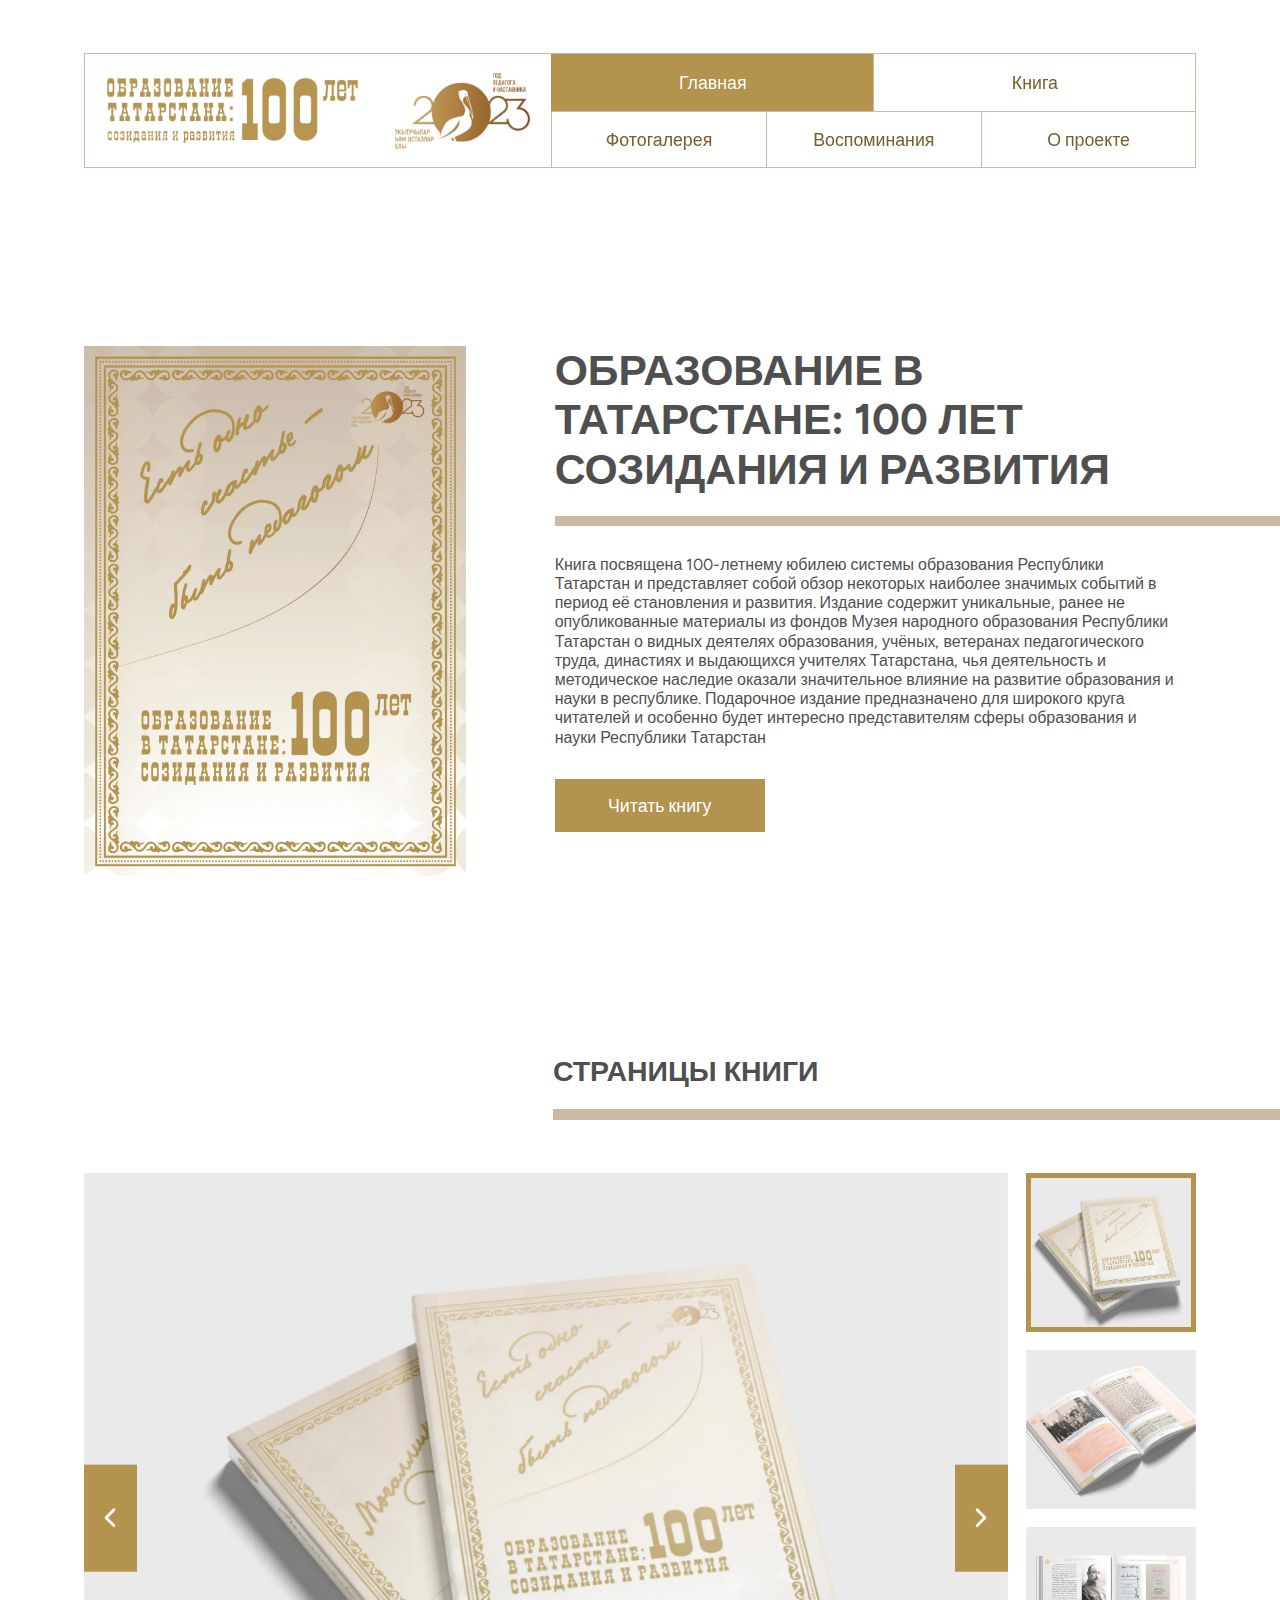
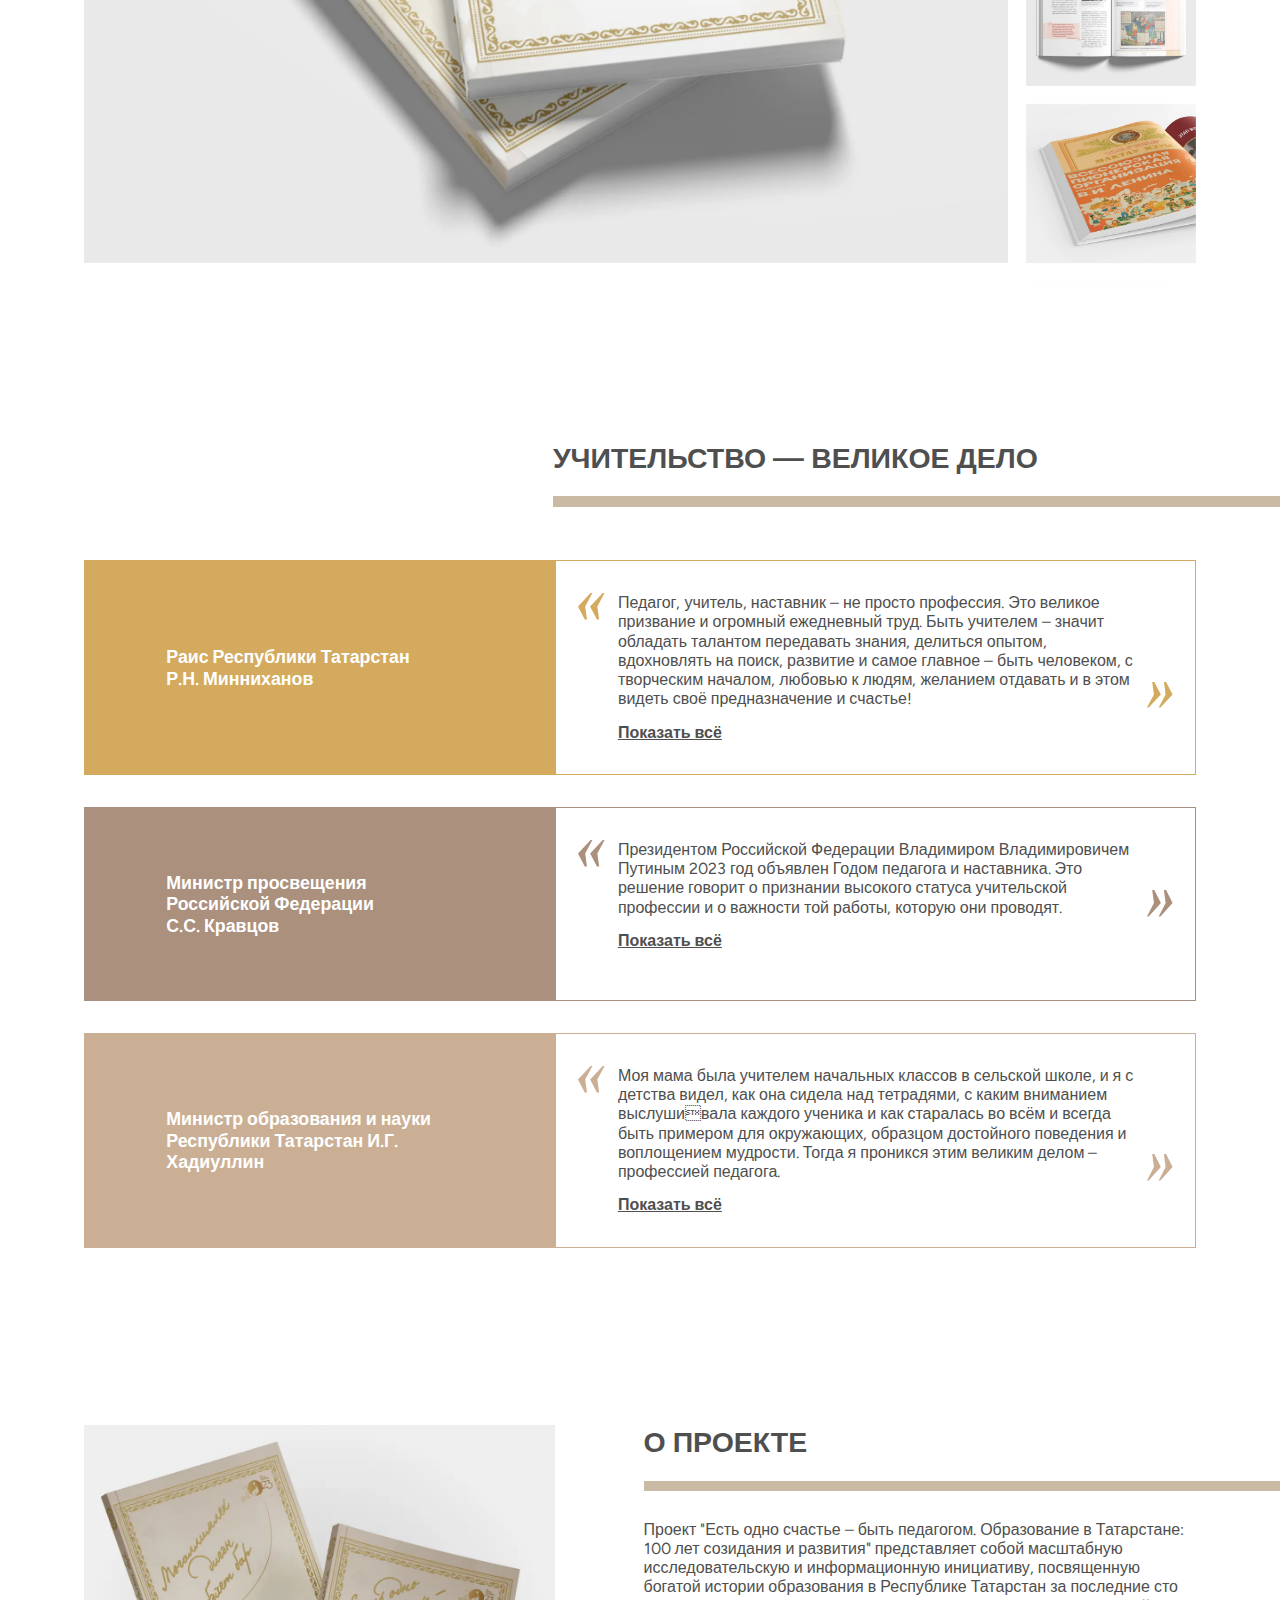
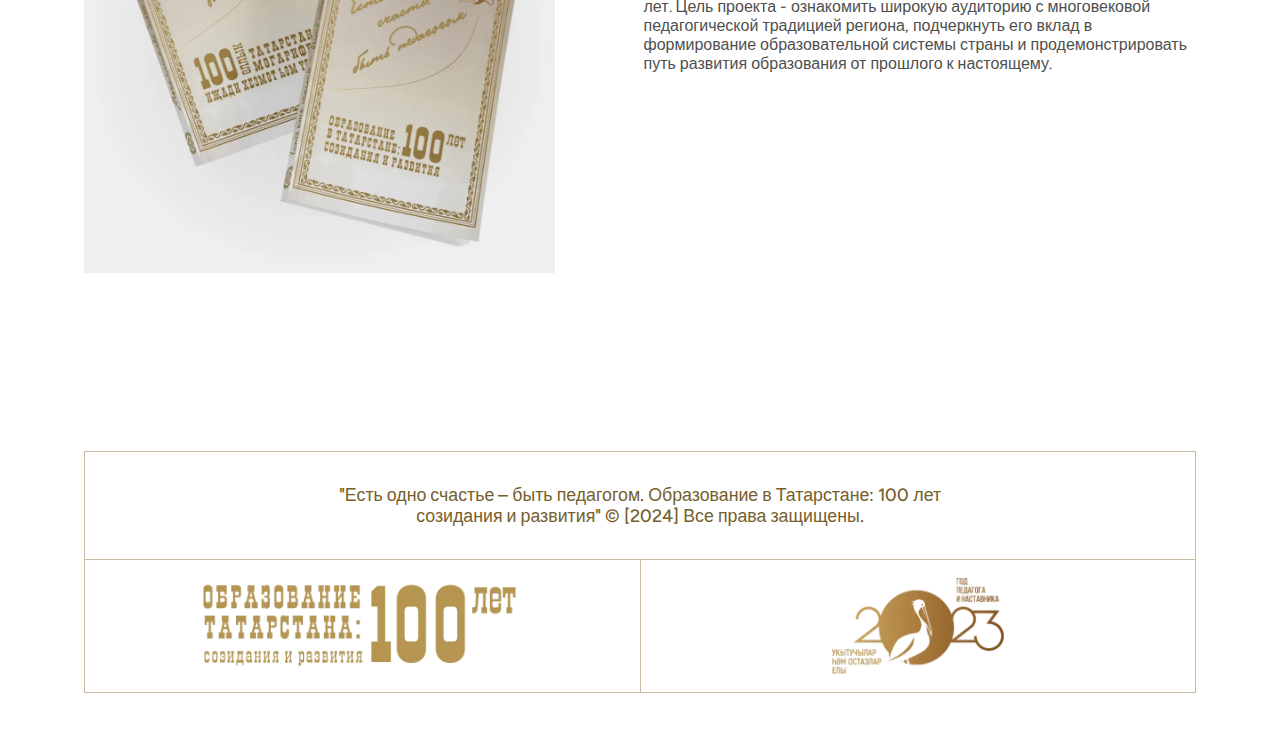
==== commit dd36f2da: "added page" ====
--- a/index.html
+++ b/index.html
@@ -6,10 +6,13 @@
     <meta name="viewport" content="width=device-width, initial-scale=1.0">
     <meta name="description" content="">
     <meta name="keywords" content="">
+    <!--    <link rel="stylesheet" href="css/font-awesome.css">-->
+    <link rel="stylesheet" href="css/flipbook.style.css">
     <link rel="stylesheet" href="css/libs.min.css">
     <link rel="stylesheet" href="css/style.min.css">
     <title>Главная</title>
 </head>
+
 
 <body class="m-page">
     <div class="wrapper">
@@ -65,13 +68,14 @@
                                 <p>Книга посвящена 100-летнему юбилею системы образования Республики Татарстан и представляет собой обзор некоторых наиболее значимых событий в период её становления и развития. Издание содержит уникальные, ранее не опубликованные материалы из фондов Музея народного образования Республики Татарстан о видных деятелях образования, учёных, ветеранах педагогического труда, династиях и выдающихся учителях Татарстана, чья деятельность и методическое наследие оказали значительное влияние на развитие образования и науки в республике. Подарочное издание предназначено для широкого круга читателей и особенно будет интересно представителям сферы образования и науки Республики Татарстан</p>
                             </div>
                             <div class="main__nav">
-                                <button class="main__btn m-btn m-btn-brown">
+                                <button class="main__btn m-btn m-btn-brown _show-book">
                                     <span>Читать книгу</span>
                                 </button>
                             </div>
                         </div>
                     </div>
                 </div>
+
             </div>
 
             <div class="book-pages m-section">
@@ -278,9 +282,27 @@
         </footer>
     </div>
 
+    <div class="book-reader">
+        <div id="container">
+            <button class="_close-book book-reader__close m-btn m-btn-brown">
+                <span>Закрыть</span>
+            </button>
+        </div>
+    </div>
+    <script src="js/jquery.js"></script>
     <script src="js/libs.min.js"></script>
     <script src="js/main.min.js"></script>
 
+    <script src="js/flipbook.min.js"></script>
+    <script type="text/javascript">
+        $(document).ready(function() {
+            $("#container").flipBook({
+                pdfUrl: "pdf/book.pdf",
+            });
+
+        })
+    </script>
+
 </body>
 
 </html>--- a/css/flipbook.style.css
+++ b/css/flipbook.style.css
@@ -0,0 +1,2117 @@
+.flipbook-overlay {
+    position: fixed;
+    top: 0;
+    bottom: 0;
+    left: 0;
+    right: 0;
+    background: url('../images/overlay_lightbox.png') repeat;
+    z-index: 2147483646 !important;
+}
+
+.flipbook-wrapper {
+    position: absolute;
+    width: 100%;
+    height: 100%;
+    -webkit-box-shadow: 0 10px 25px rgba(0, 0, 0, 0.5);
+    -moz-box-shadow: 0 10px 25px rgba(0, 0, 0, 0.5);
+    box-shadow: 0 10px 25px rgba(0, 0, 0, 0.5);
+    text-shadow: none;
+    -webkit-border-radius: 4px;
+    -moz-border-radius: 4px;
+    border-radius: 4px;
+    background: #ffffff;
+    /*background: url('../images/overlay_lightbox.png') repeat;*/
+}
+
+.flipbook-lightbox-thumb-overlay {
+    opacity: 0;
+    position: absolute;
+    width: 100%;
+    height: 100%;
+    top: 0;
+    left: 0;
+    background: rgba(255, 255, 255, 0.2);
+    -webkit-transition: all .2s ease-out;
+    -moz-transition: all .2s ease-out;
+    -o-transition: all .2s ease-out;
+    transition: all .2s ease-out;
+}
+
+.flipbook-lightbox-thumb-overlay:hover {
+    opacity: 1;
+}
+
+.flipbook-lightbox-thumb-icon {
+    position: relative;
+    margin-left: -50%;
+    margin-top: -50%;
+    color: #555;
+    display: none;
+}
+
+.flipbook-lightbox-thumb-icon-holder {
+    position: absolute;
+    left: 50%;
+    top: 50%;
+}
+
+.flipbook-wrapper-transparent {
+    width: 100%;
+    height: 100%;
+    background: none;
+}
+
+.flipbook-main-wrapper {
+    position: absolute;
+    top: 0;
+    left: 0;
+    right: 0;
+    bottom: 0;
+    overflow: hidden;
+    direction: ltr !important;
+}
+
+.flipbook-bookLayer {
+    position: absolute;
+    top: 0;
+    left: 0;
+    right: 0;
+    bottom: 0;
+    overflow: hidden;
+}
+
+.flipbook-zoomLayer {
+    position: absolute;
+    top: 0;
+    left: 0;
+    right: 0;
+    bottom: 0px;
+    overflow: hidden;
+    opacity: .7;
+    /*opacity: .5;*/
+    /*ointer-events:none;*/
+}
+
+.flipbook-zoomLayer-inside {
+    display: block;
+    position: relative;
+    background-image: url("../grid.jpg");
+    background-size: contain;
+    text-align: center;
+}
+
+.flipbook-zoomLayer-inside .flipbook-carousel-page {
+    float: left;
+}
+
+.flipbook-center-container {
+    transform: translateZ(0px);
+    -webkit-transform: translateZ(0px);
+    -backface-visibility: hidden;
+    -webkit-backface-visibility: hidden;
+    transform-style: preserve-3d;
+    -webkit-transform-style: preserve-3d;
+}
+
+.flipbook-center-container-wrapper {}
+
+.flipbook-center-wrapper {}
+
+.flipbook-book {
+    display: block;
+    position: relative;
+}
+
+.flipbook-page {
+    position: absolute;
+    width: 100%;
+    height: 100%;
+    transform: translateZ(0px);
+    /*-webkit-transform:translateZ(0px);*/
+    will-change: transform;
+}
+
+.flipbook-page3 {
+    position: absolute;
+    background: #eee;
+    /* overflow: hidden; */
+    /*transform: translateZ(0px);*/
+    /*-webkit-transform:translateZ(0px);*/
+    /*will-change: transform;*/
+}
+
+.flipbook-page3-html {
+    position: absolute;
+    /* width: 100%; */
+    /* height: 100%; */
+    top: 0;
+    left: 0;
+    /* transform-origin:0 0; */
+    /* -webkit-transform-origin:0 0; */
+    transform:translateZ(0);
+    /* -webkit-transform:translateZ(0); */
+    /* float:  left; */
+    /* z-index: 9999999999; */
+}
+
+.flipbook-page3-inner {
+    overflow:hidden;
+    width: 100%;
+    height: 100%;
+    position: absolute;
+}
+
+.flipbook-page3-bg {
+    width: 100%;
+    height: 100%;
+    position: absolute;
+}
+
+.flipbook-page3-image {
+    /*overflow: hidden;*/
+    width: 100%;
+    height: 100%;
+    position: absolute;
+    transform: translateZ(0);
+    /* -webkit-transform: translateZ(0); */
+}
+
+.flipbook-page3 img {
+    /*transform-origin:0 0;
+    -webkit-transform-origin:0 0;
+    transform:translateZ(0);
+    -webkit-transform:translateZ(0);*/
+    top: 0;
+    bottom: 0;
+    right: 0;
+    left: 0;
+    /* width:  100%; */
+    height: 100%;
+    margin: auto;
+    position: absolute;
+    transform-origin: 0 0;
+    -webkit-transform-origin: 0 0;
+    /* transform:translateZ(0); */
+    /* -webkit-transform:translateZ(0); */
+    float: left;
+    user-select: none;
+    pointer-events: none;
+    max-width: unset;
+}
+
+.flipbook-page3 canvas {
+    /* position:absolute; */
+    width: 100%;
+    height: 100%;
+    /* top: 0; */
+    /* left: 0; */
+    transform: translateZ(0);
+    backface-visibility: hidden;
+    /* float: left; */
+}
+
+.flipbook-page3-shadow {
+    position: absolute;
+    width: 100%;
+    height: 100%;
+    top: 0;
+    left: 0;
+    transform-origin: 0 0;
+    -webkit-transform-origin: 0 0;
+    transform: translateZ(0);
+    -webkit-transform: translateZ(0);
+    /*background:rgba(0,0,0,.6);*/
+    background: #000;
+    opacity: 0;
+    pointer-events: none;
+    /*opacity:.5;*/
+}
+
+.flipbook-page3-front {
+    transform-origin: 0 50%;
+    -webkit-transform-origin: 0 50%;
+   /* transform: translateZ(0);
+    -webkit-transform: translateZ(0);*/
+}
+
+.flipbook-page3-back {
+    transform-origin: 100% 50%;
+    -webkit-transform-origin: 100% 50%;
+    /*transform: translateZ(0);
+    -webkit-transform: translateZ(0);*/
+    z-index: 999999 !important;
+}
+
+.flipbook-book3 {
+    display: block;
+    position: relative;
+    /*background: #F00;*/
+}
+
+.flipbook-center-container3 {
+    position: relative;
+    /* height:100%; */
+    perspective: 4000px;
+    -webkit-perspective: 4000px;
+    transform: translateZ(0px);
+    /*-webkit-transform:translateZ(0px);*/
+    will-change: transform;
+    border: none;
+    /* background: none; */
+    /* color:  #000; */
+    /* opacity: .1; */
+    /* box-shadow:  none; */
+    /* overflow:  hidden; */
+}
+
+.flipbook-page-face {
+    position: absolute;
+    background-color: #DDD;
+    transform: translateZ(0px);
+    -webkit-transform: translateZ(0px);
+    -backface-visibility: hidden;
+    -webkit-backface-visibility: hidden;
+    transform-style: preserve-3d;
+    -webkit-transform-style: preserve-3d;
+}
+
+.flipbook-page-overlay {
+    position: absolute;
+    width: 100%;
+    height: 100%;
+    top: 0;
+    left: 0;
+    background: rgba(0, 0, 0, .9);
+    pointer-events: none !important;
+    z-index: 10;
+}
+
+.flipbook-page-htmlContent {
+    position: absolute;
+    top: 0;
+    left: 0;
+    transform-origin: 0 0;
+    z-index: 50;
+}
+
+.flipbook-page-htmlContent video, .flipbook-page-htmlContent iframe{
+    max-width: initial;
+}
+
+.flipbook-book canvas {
+    position: absolute;
+    left: 0;
+    top: 0;
+    z-index: 50;
+    width: 100%;
+    height: 100%;
+    transform: translateZ(0px);
+    -webkit-transform: translateZ(0px);
+    -backface-visibility: hidden;
+    -webkit-backface-visibility: hidden;
+    transform-style: preserve-3d;
+    -webkit-transform-style: preserve-3d;
+}
+
+.flipbook-page img {
+    width: 100%;
+    height: 100%;
+    transform: translateZ(0px);
+    -webkit-transform: translateZ(0px);
+    -backface-visibility: hidden;
+    -webkit-backface-visibility: hidden;
+    transform-style: preserve-3d;
+    -webkit-transform-style: preserve-3d;
+}
+
+.flipbook-opacity0 {
+    opacity: 0;
+}
+
+.flipbook-opacity1 {
+    opacity: 1;
+}
+
+.flipbook-arrow-wrapper {
+    opacity: .85;
+    transition: opacity .3s;
+}
+
+.flipbook-arrow-wrapper:hover {
+    opacity: 1;
+}
+
+.flipbook-left-arrow {
+    display: block !important;
+    position: absolute !important;
+    top: 50% !important;
+    margin-top: -20px;
+    speak: none;
+    font-style: normal;
+    font-weight: normal;
+    /* font-size: 32px !important; */
+    /* line-height: 40px !important; */
+    -webkit-font-smoothing: antialiased;
+    text-align: center;
+    cursor: pointer;
+    width: 40px;
+    /* height: 40px; */
+    -webkit-border-radius: 0;
+    border-radius: 0;
+}
+
+.flipbook-right-arrow {
+    display: block !important;
+    position: absolute !important;
+    top: 50% !important;
+    speak: none;
+    right: 0;
+    font-style: normal;
+    font-weight: normal;
+    -webkit-font-smoothing: antialiased;
+    text-align: center;
+    cursor: pointer;
+}
+
+.flipbook-first-arrow {
+    display: block !important;
+    position: absolute !important;
+    top: 50%;
+    speak: none;
+    left: 0;
+    font-style: normal;
+    font-weight: normal;
+    -webkit-font-smoothing: antialiased;
+    text-align: center;
+    cursor: pointer;
+}
+
+.flipbook-last-arrow {
+    display: block !important;
+    position: absolute !important;
+    top: 50%;
+    speak: none;
+    right: 0;
+    font-style: normal;
+    font-weight: normal;
+    -webkit-font-smoothing: antialiased;
+    text-align: center;
+    cursor: pointer;
+}
+
+.flipbook-currentPageHolder {
+    position: relative;
+    z-index: 3;
+    pointer-events: auto;
+    display: inline-block;
+    user-select: none;
+}
+
+.flipbook-floating{
+    background:rgba(0,0,0,.3);
+    color: #FFF;
+    position: absolute;
+}
+
+.flipbook-floating span{
+    color: #FFF;
+}
+
+.flipbook-floating span:hover{
+    color: #FFF;
+}
+
+.flipbook-currentPageHolder form{
+    position: absolute !important;
+    top: 0;
+}
+
+.flipbook-currentPageNumber {
+    /* font-weight: bold !important; */
+    border-radius: 15px !important;
+    /*     color: rgba(255, 255, 255, 0.72); */
+    padding: 5px 12px !important;
+    /*     background-color: rgba(0, 0, 0, 0.4); */
+    font-family: 'Open Sans', 'Helvetica Neue', Arial, sans-serif !important;
+    font-size: 14px;
+    line-height: initial;
+}
+
+
+
+
+/*.flipbook-menu-title {
+    font-family: 'Open Sans', 'Helvetica Neue', Arial, sans-serif !important;
+    font-size: 16px;
+    text-align: center;
+    display: block;
+    padding: 10px 0;
+    width: 100%;
+}*/
+
+.flipbook-currentPageInput {
+    padding: initial !important;
+    position: absolute !important;
+    line-height: 14px !important;
+    background: none !important;
+    border: none !important;
+    font-size: 14px !important;
+    font-family: 'Open Sans', 'Helvetica Neue', Arial, sans-serif !important;
+    /* font-weight: bold !important; */
+    text-align: center !important;
+    /* color: rgba(255, 255, 255, 0.72) !important; */
+    height: 26px !important;
+    top: 0 !Important;
+    left: 0 !important;
+    border: 2px solid rgba(128,128,128,.5);
+}
+
+.flipbook-currentPageInput:focus {
+    /* outline: 0 !important; */
+    outline: 2px solid #88888885;
+}
+
+.flipbook-color-transparent {
+    color: transparent!important;
+}
+
+.flipbook-browser-fullscreen {
+    position: fixed !important;
+    top: 0 !important;
+    left: 0 !important;
+    width: 100% !important;
+    height: 100% !important;
+    z-index: 999999 !important;
+    margin: 0 !important;
+    padding: 0 !important;
+}
+
+
+
+
+/*
+.flipbook-totalPages {
+    background: none;  box-shadow: none;
+    position: absolute !important;
+    padding-left: 3em !important;
+    border: none !important;
+    width: 3em !important;
+    
+    font-size: 1.2em !important;
+    font-family: 'Open Sans','Helvetica Neue', Arial, sans-serif;
+    
+    text-align: left !important;
+    line-height: 30px !important;
+    
+    z-index: 9999;
+    height: 35px;
+}*/
+
+.flipbook-totalPages {
+    box-shadow: none;
+    padding-left: 3em !important;
+    padding-right: 1em !important;
+    padding-top: 6px !important;
+    padding-bottom: 6px !important;
+    border: none !important;
+    width: 3em !important;
+    font-size: 1em !important;
+    font-family: 'Open Sans', 'Helvetica Neue', Arial, sans-serif;
+    text-align: left !important;
+    line-height: 30px !important;
+    /*z-index: 9999;*/
+    height: 35px;
+    /* opacity: .7 !important; */
+    pointer-events: none;
+}
+
+.flipbook-currentPage:focus {
+    outline: none;
+}
+
+.flipbook-menuBottom {
+    position: absolute;
+    bottom: 0;
+    margin: 0;
+    padding: 0;
+    z-index: 2;
+    pointer-events: none;
+    display:flex;
+    /* justify-content: space-between; */
+}
+
+.flipbook-menu-fixed{
+    left: 0;
+    right: 0;
+}
+
+.flipbook-menu-fixed .flipbook-menu{
+    align-items: center;
+}
+
+.flipbook-menu-center{
+    justify-content:center;
+    align-items: center;
+    /* margin-left: auto; */
+}
+
+.flipbook-menu-right{
+    justify-content: flex-end;
+    align-self: center;
+    flex: 1;
+  display: flex;
+  min-width: -webkit-min-content; /* Workaround to Chrome bug */
+    /* margin-left: auto; */
+}
+
+.flipbook-menu-left{
+    justify-content: flex-start;
+    align-self: center;
+    flex: 1;
+  display: flex;
+  min-width: -webkit-min-content; /* Workaround to Chrome bug */
+}
+
+
+
+.flipbook-menu-floating{
+    margin-top: 5px !important;
+    margin-bottom: 5px !important;
+    left: 50%;
+    transform: translate(-50%, 0);
+    min-width: fit-content;
+    box-shadow: 0 0 10px rgba(0,0,0,.1);
+    border-radius: 2px;
+}
+
+.flipbook-menuTop {
+    position: absolute;
+    top: 0;
+    margin: 0;
+    padding: 0;
+    z-index: 2;
+    pointer-events: none;
+    display: flex;
+    justify-content: space-between;
+}
+
+.flipbook-menuWrapper:hover {
+    opacity: 1;
+}
+
+.flipbook-menu {
+    position: relative;
+    text-align: center;
+    display: flex;
+}
+
+.flipbook-menu-btn {
+    user-select: none;
+    display: inline;
+    cursor: pointer;
+    background: none;
+    transition: : all .1s ease-out;
+    -webkit-transition: all .1s ease-out;
+    -moz-transition: all .1s ease-out;
+    -o-transition: all .1s ease-out;
+}
+
+.flipbook-thumbHolder {
+    bottom: 0;
+    position: absolute;
+    top: 0;
+    z-index: 9;
+    width: 250px;
+}
+
+
+.flipbook-thumbsWrapper {
+    bottom: 0;
+    position: absolute;
+    left: 0;
+    top: 90px;
+    overflow: hidden;
+    padding-top: 20px;
+}
+
+
+
+.flipbook-thumbsScroller {
+    margin: 0;
+    padding: 0;
+    position: relative;
+    text-align: center;
+    min-width: 250px;
+    padding-bottom: 20px;
+}
+
+.flipbook-thumb {
+    margin: 0px auto 30px;
+    cursor: pointer;
+    position: relative;
+    background: rgba(255,255,255,.1);
+    border: 1px solid rgba(116, 116, 116, .3);
+}
+
+.flipbook-empty-thumb {
+    display: inline-block;
+    position: absolute;
+    background: rgb(255, 0, 0);
+}
+
+.flipbook-thumb-num {
+    font-family: 'Open Sans', 'Helvetica Neue', Arial, sans-serif;
+    font-size: 14px;
+    /* font-weight: bold; */
+    line-height: 14px;
+    user-select: none;
+    /* background: rgba(0, 0, 0, 0.39); */
+    /* padding: 10px; */
+    position: relative;
+    top: 5px;
+}
+
+.flipbook-thumb img {
+    /* border: 1px solid rgba(134, 134, 134, 0.33); */
+    display: inline-block;
+    /* margin: 0 2px 7px 0; */
+    -moz-box-shadow: 0 1px 6px rgba(0, 0, 0, 0.2);
+    -ms-box-shadow: 0 1px 6px rgba(0, 0, 0, 0.2);
+    /* -webkit-box-shadow: 0 1px 6px rgba(0, 0, 0, 0.2); */
+    /* box-shadow: 0 1px 6px rgba(0, 0, 0, 0.2); */
+}
+
+.flipbook-toc {
+    position: relative;
+    margin: 0;
+    padding: 0;
+    position: absolute;
+    top: 50px;
+    bottom: 0;
+    overflow:  hidden;
+    width: 100%;
+}
+
+.flipbook-tocHolder {
+    position: absolute;
+    top: 0;
+    width: 250px;
+    bottom: 0;
+    z-index: 9;
+}
+
+.flipbook-tocItem {
+    display: block;
+    /* padding: 10px 20px; */
+    /* text-align: justify; */
+    cursor: pointer;
+    font-size: 14px;
+    font-family: 'Open Sans', 'Helvetica Neue', Arial, sans-serif;
+    /* font-family: "Roboto Condensed", "HelveticaNeue-Light", "Helvetica Neue Light", "Helvetica Neue", sans-serif;  font-weight: 300;*/
+    /*     border-top: solid 1px rgba(135, 135, 135, 0.22); */
+    /* border-bottom: solid 1px rgba(0,0,0,.3); */
+}
+
+.flipbook-tocItem .title{
+    display: inline-block;
+    /* width: 170px; */
+}
+
+.flipbook-tocItem .title:hover{
+    text-decoration: underline;
+}
+
+.flipbook-tocItem:hover {
+/*    background: rgba(128, 128, 128, .2) */
+}
+
+.flipbook-tocItem .right {
+    float: right;
+}
+
+.flipbook-tocTitle {
+    display: block;
+    padding: 20px 0;
+    text-align: right;
+    text-transform: uppercase;
+}
+
+.flipbook-bmHolder {
+    position: absolute;
+    top: 0;
+    width: 250px;
+    bottom: 0;
+    transition: : all .3s ease-out;
+    -webkit-transition: all .3s ease-out;
+    /* Chrome 1-25, Safari 3.2+ */
+    -moz-transition: all .3s ease-out;
+    /* Firefox 4-15 */
+    -o-transition: all .3s ease-out;
+    /* Opera 10.50
+    transition: all .3s ease-out;  /* Chrome 26, Firefox 16+, IE 10+, Opera 12.50+ */
+    /* margin: 20px; */
+    /* pointer-events: none; */
+    /* background: #000; */
+    z-index: 9;
+    box-shadow: 0 0 6px rgba(0, 0, 0, 0.16), 0 0 6px rgba(0, 0, 0, 0.23);
+}
+
+.flipbook-searchHolder {
+    position: absolute;
+    top: 0;
+    width: 250px;
+    bottom: 0;
+    transition: : all .3s ease-out;
+    -webkit-transition: all .3s ease-out;
+    /* Chrome 1-25, Safari 3.2+ */
+    -moz-transition: all .3s ease-out;
+    /* Firefox 4-15 */
+    -o-transition: all .3s ease-out;
+    /* Opera 10.50
+    transition: all .3s ease-out;  /* Chrome 26, Firefox 16+, IE 10+, Opera 12.50+ */
+    /* margin: 20px; */
+    /* pointer-events: none; */
+    /* background: #000; */
+    z-index: 9;
+    box-shadow: 0 0 6px rgba(0, 0, 0, 0.16), 0 0 6px rgba(0, 0, 0, 0.23);
+}
+
+
+
+.flipbook-findbar input {
+    width: 230px;
+    padding: 5px;
+    margin: 0px 10px;
+    font-size: 14px;
+}
+
+.flipbook-findbar input:focus {
+    /*    outline:2px solid #bfbfbf; */
+}
+
+.flipbook-find-info {
+    padding-left: 15px;
+    font-family: 'Open Sans', 'Helvetica Neue', Arial, sans-serif !important;
+    font-size: 14px;
+    pointer-events: none;
+}
+
+
+.invisible {
+    opacity: 0;
+    pointer-events: none;
+    display: none;
+}
+
+.transition {
+    -webkit-transition: all .3s ease-out;
+    /* Chrome 1-25, Safari 3.2+ */
+    -moz-transition: all .3s ease-out;
+    /* Firefox 4-15 */
+    -o-transition: all .3s ease-out;
+    /* Opera 10.50*/
+    transition: all .3s ease-out;
+    /* Chrome 26, Firefox 16+, IE 10+, Opera 12.50+ */
+}
+
+.flipbook-shareButtons {
+    width: 41px;
+    position: absolute;
+    /*right: 0;*/
+    /*top: 0;*/
+    bottom: 40px;
+    /*-webkit-box-shadow: 0px 0px 10px 1px rgba(0, 0, 0, .5);*/
+    /*box-shadow: 0px 0px 10px 1px rgba(0, 0, 0, .5);*/
+    max-width: 100%;
+    max-height: 100%;
+    overflow: hidden;
+    /* Aligns Vertically - Remove for Horizontal Only */
+    /* Aligns Horizontally - Remove for Vertical Only  */
+    ;
+    /* padding: 10px 0; */
+    /*margin-right: 10px;*/
+    text-align: center;
+}
+
+.flipbook-shareBtn {
+    display: inline-block;
+    cursor: pointer;
+    /* margin-top: 10px; */
+    /* margin-bottom: 10px; */
+}
+
+.flipbook-share-email{
+    background-image: url("data:image/svg+xml,%3Csvg aria-hidden='true' focusable='false' data-prefix='fas' data-icon='at' class='svg-inline--fa fa-at fa-w-16' role='img' xmlns='http://www.w3.org/2000/svg' viewBox='0 0 512 512'%3E%3Cpath fill='currentColor' d='M256 8C118.941 8 8 118.919 8 256c0 137.059 110.919 248 248 248 48.154 0 95.342-14.14 135.408-40.223 12.005-7.815 14.625-24.288 5.552-35.372l-10.177-12.433c-7.671-9.371-21.179-11.667-31.373-5.129C325.92 429.757 291.314 440 256 440c-101.458 0-184-82.542-184-184S154.542 72 256 72c100.139 0 184 57.619 184 160 0 38.786-21.093 79.742-58.17 83.693-17.349-.454-16.91-12.857-13.476-30.024l23.433-121.11C394.653 149.75 383.308 136 368.225 136h-44.981a13.518 13.518 0 0 0-13.432 11.993l-.01.092c-14.697-17.901-40.448-21.775-59.971-21.775-74.58 0-137.831 62.234-137.831 151.46 0 65.303 36.785 105.87 96 105.87 26.984 0 57.369-15.637 74.991-38.333 9.522 34.104 40.613 34.103 70.71 34.103C462.609 379.41 504 307.798 504 232 504 95.653 394.023 8 256 8zm-21.68 304.43c-22.249 0-36.07-15.623-36.07-40.771 0-44.993 30.779-72.729 58.63-72.729 22.292 0 35.601 15.241 35.601 40.77 0 45.061-33.875 72.73-58.161 72.73z'%3E%3C/path%3E%3C/svg%3E");
+}
+
+.flipbook-menu-overlay {
+    position: absolute;
+    top: 0;
+    left: 0;
+    bottom: 0;
+    right: 0;
+    background: rgba(0, 0, 0, .7);
+    z-index: 999999;
+}
+
+
+
+
+/* img{
+    -webkit-transform: translateZ(0);
+    -moz-transform: translateZ(0);
+    -ms-transform: translateZ(0);
+    -o-transform: translateZ(0);
+    transform: translateZ(0);
+} */
+
+.flipbook-icon-fa {
+    speak: none;
+    font-style: normal;
+    font-weight: normal;
+    font-size: 16px;
+    line-height: 1;
+    -webkit-font-smoothing: antialiased;
+    padding-bottom: 12px;
+    padding-top: 12px;
+    width: 36px;
+    bottom: 0;
+    text-align: center;
+    pointer-events: auto;
+    box-sizing: initial;
+    display: inline-block;
+}
+
+.flipbook-icon-material {
+    speak: none;
+    font-style: normal;
+    font-weight: normal;
+    font-size: 24px;
+    line-height: 1;
+    -webkit-font-smoothing: antialiased;
+    padding-bottom: 8px;
+    padding-top: 8px;
+    width: 36px;
+    bottom: 0;
+    text-align: center;
+    pointer-events: auto;
+    box-sizing: initial;
+    display: inline-block;
+}
+
+.flipbook-btn-close {
+    height: 40px;
+    width: 40px;
+    position: absolute;
+    top: 0;
+    right: 0;
+    cursor: pointer;
+}
+
+
+.flipbook-btn-close-icon {
+    height: 40px;
+    line-height: 40px !important;
+}
+
+
+/* ui */
+
+.flipbook-skin-color {
+    /*     -webkit-transition: all .3s ease-out;
+    -moz-transition: all .2s ease-out;
+    -o-transition: all .2s ease-out;
+    transition: all .3s ease-out; */
+}
+
+.flipbook-font {
+    font-family: 'Open Sans', 'Helvetica Neue', Arial, sans-serif;
+    font-size: 14px;
+}
+
+.flipbook-btn {
+    text-transform: uppercase;
+    font-weight: bold;
+    user-select: none;
+    cursor: pointer;
+    /* padding: 5px 25px; */
+    width: 200px;
+    line-height: 32px;
+    text-align: center;
+    /* background: rgba(0,0,0,.1); */
+    margin: 5px auto;
+    border: 1px solid #868686;
+    border: none;
+    background: #f9f9f9;
+    background: none;
+    border-radius: 3px;
+    /* border-bottom: 3px solid rgba(0, 0, 0, .15); */
+    /* border: 2px solid #999; */
+    -webkit-transition: none;
+    -o-transition: none;
+    transition: none;
+    font-size: 12px;
+}
+
+
+
+
+/*dark*/
+
+.flipbook-bg-dark {
+    background: rgb(49, 53, 56);
+}
+
+.flipbook-color-dark {
+    color: rgba(255, 255, 255, 0.75);
+}
+
+.flipbook-color-dark:hover {
+    color: #FFF;
+}
+
+
+
+
+/*light*/
+
+.flipbook-bg-light {
+    background: rgb(255, 255, 255);
+}
+
+.flipbook-color-light {
+    color: rgba(50, 50, 50, 0.75);
+}
+
+.flipbook-color-light:hover {
+    color: rgb(50,50,50);
+}
+
+
+
+
+/*twilight*/
+
+.flipbook-bg-twilight {
+    background: #141414;
+}
+
+.flipbook-color-twilight {
+    color: #FEFFD3;
+}
+
+.flipbook-color-twilight:hover {
+    color: #FEFFD3;
+}
+
+
+
+
+/*darkgrey*/
+
+.flipbook-bg-darkgrey {
+    background: #212121;
+}
+
+.flipbook-color-darkgrey {
+    color: #9E9E9E;
+}
+
+.flipbook-color-darkgrey:hover {
+    color: #BDBDBD;
+}
+
+
+
+
+/*lightgrey*/
+
+.flipbook-bg-lightgrey {
+    background: #E0E0E0;
+}
+
+.flipbook-color-lightgrey {
+    color: #757575;
+}
+
+.flipbook-color-lightgrey:hover {
+    color: #616161;
+}
+
+.flipbook-lightbox-toolbar {
+    /* opacity:.6; */
+}
+
+.flipbook-lightbox-close {
+    position: absolute !important;
+    z-index: 85 !important;
+    right: 0px !important;
+    top: 0 !important;
+    text-align: center !important;
+    text-decoration: none !important;
+    cursor: pointer;
+    opacity: .85;
+    transition: opacity .3s;
+}
+
+.flipbook-lightbox-close:hover {
+    opacity: 1;
+}
+
+.flipbook-loading-bar {
+    position: relative;
+    width: 100%;
+    height: 6px;
+    background-color: #333;
+    border-bottom: 1px solid #333;
+}
+
+.flipbook-progress-bar {
+    position: absolute;
+    top: 0;
+    left: 0;
+    width: 0%;
+    height: 100%;
+    background-color: #ddd;
+    overflow: hidden;
+    -webkit-transition: width 200ms;
+    transition: width 200ms;
+}
+
+.flipbook-sub-menu {
+    position: absolute;
+    top: 0;
+    left: 0;
+    width: 100%;
+    height: 100%;
+    background: rgba(0, 0, 0, .5);
+    z-index: 999;
+    display: table;
+}
+
+.flipbook-sub-menu-center {
+    display: table-cell;
+    vertical-align: middle;
+    text-align: center;
+}
+
+
+.flipbook-menu-header {
+    position: relative;
+    padding: 10px;
+    /* padding-bottom: 20px; */
+    font-size: 16px;
+    text-align: center;
+    /* background: rgba(128,128,128,.2); */
+    /* border-bottom: 1px solid rgba(128,128,128,.5); */
+}
+
+.flipbook-menu-title {
+    pointer-events: none;
+    user-select: none;
+    /* opacity: .9; */
+}
+
+.flipbook-sub-menu-content {
+    display: inline-block;
+    margin-top: -20px;
+    min-width: 250px;
+    padding-bottom: 10px;
+}
+
+.flipbook-carousel-scroller {
+    /* height:100%; */
+    /* float:left; */
+    /* padding:0; */
+    /* position: absolute; */
+    /* top:0; */
+}
+
+.flipbook-carousel-slide {
+    -webkit-box-sizing: border-box;
+    -moz-box-sizing: border-box;
+    -o-box-sizing: border-box;
+    box-sizing: border-box;
+    text-align: center;
+    position: absolute;
+    overflow: hidden;
+}
+
+.flipbook-carousel-slide .slide-inner {
+    /* height: 100%; */
+    /* box-shadow: 10px 10px 50px rgb(50, 50, 50); */
+}
+
+.flipbook-carousel-slide .slide-wrapper {
+    position: absolute;
+    top: 0;
+    left: 0;
+    right: 0;
+    bottom: 0;
+}
+
+.flipbook-carousel-slide canvas {}
+
+.flipbook-carousel-page {
+    /* height:100%; */
+    /* margin: 0 auto; */
+    display: inline-block;
+    background: #f1f1f1;
+    position: relative;
+    /* float: left; */
+    /* opacity: .05; */
+    /* -webkit-transform-origin: 0 0; */
+    -moz-transform-origin: 0 0;
+    -o-transform-origin: 0 0;
+    /* transform-origin:0 0; */
+    /* width: 100%; */
+    /* height: 100%; */
+    /* box-shadow: 0px 0px 10px #f00; */
+}
+
+.flipbook-carousel-page-inner {
+    -webkit-transform-origin: 0 0;
+    -moz-transform-origin: 0 0;
+    -o-transform-origin: 0 0;
+    transform-origin: 0 0;
+    /* background: #f0f0f0; */
+    margin: 0;
+    padding: 0;
+    position: absolute;
+    height: 100%;
+    width: 100%;
+    overflow: hidden;
+}
+
+.flipbook-carousel-page-inner canvas {
+    width: 100%;
+    height: 100%;
+    transform: translateZ(0);
+}
+
+.flipbook-carousel-zoom-page {
+    height: 100%;
+    position: relative;
+}
+
+.flipbook-carousel-zoom-page img {
+    top: 0;
+    bottom: 0;
+    right: 0;
+    left: 0;
+    margin: auto;
+    position: absolute;
+}
+
+.flipbook-carousel-page img {
+    top: 0;
+    bottom: 0;
+    right: 0;
+    left: 0;
+    margin: auto;
+    position: absolute;
+    pointer-events: none;
+}
+
+.flipbook-carousel-page .page-carousel-img {height: 100%;/* width: 100%; */transform: translateZ(0);}
+
+.flipbook-carousel-image-wrapper {
+    position: absolute;
+    width: 100%;
+    height: 100%;
+}
+
+.flipbook-carousel-zoom-wrapper {
+    position: absolute;
+    width: 100%;
+    height: 100%;
+}
+
+.flipbook-carousel-zoom {
+    position: relative;
+    width: 100%;
+    height: 100%;
+}
+
+.flipbook-overflow-hidden {
+    overflow: hidden !important;
+}
+
+
+
+
+/*share*/
+
+.flipbook-share .social.bottom,
+.flipbook-share .social.top {
+    -webkit-transform-origin: 0 0;
+    -moz-transform-origin: 0 0;
+    -o-transform-origin: 0 0
+}
+
+.flipbook-share {
+    -webkit-touch-callout: none;
+    -webkit-user-select: none;
+    -moz-user-select: none;
+    -ms-user-select: none;
+    user-select: none
+}
+
+.flipbook-share [class*=entypo-]:before {
+    font-family: entypo, sans-serif
+}
+
+.flipbook-share label {
+    font-size: 16px;
+    cursor: pointer;
+    margin: 0;
+    padding: 5px 10px;
+    border-radius: 5px;
+    background: #a29baa;
+    color: #333;
+    transition: all .3s ease
+}
+
+.flipbook-share label:hover {
+    opacity: .8
+}
+
+.flipbook-share label span {
+    text-transform: uppercase;
+    font-size: .9em;
+    font-family: Lato, sans-serif;
+    font-weight: 700;
+    -webkit-font-smoothing: antialiased;
+    padding-left: 6px
+}
+
+.flipbook-share .social {
+    /* opacity: 0; */
+    /* transition: all .4s ease; */
+    /* margin-left: -15px; */
+    /* visibility: hidden; */
+}
+
+.flipbook-share .social.top {
+    -ms-transform-origin: 0 0;
+    /* transform-origin: 0 0; */
+    /* margin-top:-80px
+ */
+    /* bottom: 34px; */
+    /* position: absolute; */
+    /* left: 10px; */
+}
+
+.flipbook-share .social.bottom {
+    -ms-transform-origin: 0 0;
+    transform-origin: 0 0;
+    margin-top: 5px
+}
+
+.flipbook-share .social.middle.left,
+.flipbook-share .social.middle.right {
+    -ms-transform-origin: 5% 50%;
+    transform-origin: 5% 50%;
+    -webkit-transform-origin: 5% 50%;
+    -moz-transform-origin: 5% 50%;
+    -o-transform-origin: 5% 50%
+}
+
+.flipbook-share .social.middle {
+    margin-top: -34px
+}
+
+.flipbook-share .social.middle.right {
+    margin-left: 105px
+}
+
+.flipbook-share .social.networks-1.center,
+.flipbook-share .social.networks-1.left,
+.flipbook-share .social.right {
+    margin-left: 14px
+}
+
+.flipbook-share .social.load {
+    transition: none!important
+}
+
+.flipbook-share .social.networks-1 {
+    width: 60px
+}
+
+.flipbook-share .social.networks-1.middle.left {
+    margin-left: -70px
+}
+
+.flipbook-share .social.networks-1 ul {
+    width: 60px
+}
+
+.flipbook-share .social.networks-2,
+.flipbook-share .social.networks-2 ul {
+    width: 120px
+}
+
+.flipbook-share .social.networks-2.center {
+    /*margin-left: -13px*/
+}
+
+.flipbook-share .social.networks-2.left {
+    margin-left: -44px
+}
+
+.flipbook-share .social.networks-2.middle.left {
+    margin-left: -130px
+}
+
+.flipbook-share .social.networks-3,
+.flipbook-share .social.networks-3 ul {
+    width: 180px
+}
+
+.flipbook-share .social.networks-3.center {
+    /*margin-left: -45px*/
+}
+
+.flipbook-share .social.networks-3.left {
+    margin-left: -102px
+}
+
+.flipbook-share .social.networks-3.middle.left {
+    margin-left: -190px
+}
+
+.flipbook-share .social.networks-4,
+.flipbook-share .social.networks-4 ul {
+    width: 240px
+}
+
+.flipbook-share .social.networks-4.center {
+    /*margin-left: -75px*/
+}
+
+.flipbook-share .social.networks-4.left {
+    margin-left: 162px
+}
+
+.flipbook-share .social.networks-4.middle.left {
+    margin-left: -250px
+}
+
+.flipbook-share .social.networks-5,
+.flipbook-share .social.networks-5 ul {
+    /* width: 40px; */
+}
+
+.flipbook-share .social.networks-5.center {
+    /* margin-left:-105px
+ */
+}
+
+.flipbook-share .social.networks-5.left {
+    margin-left: -225px
+}
+
+.flipbook-share .social.networks-5.middle.left {
+    margin-left: -320px
+}
+
+.flipbook-share .social.active {
+    /* opacity: 1; */
+    /* transition: all .4s ease; */
+    /* visibility: visible; */
+}
+
+.flipbook-share .social.active.top {}
+
+.flipbook-share .social.active.bottom {
+    -webkit-transform: scale(1)translateY(15px);
+    -moz-transform: scale(1)translateY(15px);
+    -o-transform: scale(1)translateY(15px);
+    -ms-transform: scale(1)translateY(15px);
+    transform: scale(1)translateY(15px)
+}
+
+.flipbook-share .social.active.middle.right {
+    -webkit-transform: scale(1)translateX(10px);
+    -moz-transform: scale(1)translateX(10px);
+    -o-transform: scale(1)translateX(10px);
+    -ms-transform: scale(1)translateX(10px);
+    transform: scale(1)translateX(10px)
+}
+
+.flipbook-share .social.active.middle.left {
+    -webkit-transform: scale(1)translateX(-10px);
+    -moz-transform: scale(1)translateX(-10px);
+    -o-transform: scale(1)translateX(-10px);
+    -ms-transform: scale(1)translateX(-10px);
+    transform: scale(1)translateX(-10px)
+}
+
+.flipbook-share .social ul {
+    position: relative;
+    left: 0;
+    right: 0;
+    height: 46px;
+    color: #fff;
+    margin: auto;
+    padding: 0;
+    list-style: none
+}
+
+.flipbook-share .social ul li {
+    font-size: 16px;
+    cursor: pointer;
+    width: 40px;
+    margin: 0;
+    padding: 9px 0;
+    text-align: center;
+    float: left;
+    /* display: none; */
+    height: 22px;
+    position: relative;
+    z-index: 2;
+    -webkit-box-sizing: content-box;
+    -moz-box-sizing: content-box;
+    box-sizing: content-box;
+    transition: all .3s ease;
+}
+
+.flipbook-share .social ul li:hover {
+    /* color:rgba(0,0,0,.5) */
+}
+
+.flipbook-share .social li[class*=facebook] {
+    /* background:#3b5998; */
+}
+
+.flipbook-share .social li[class*=twitter] {
+    /* background:#6cdfea; */
+}
+
+.flipbook-share .social li[class*=google_plus] {
+    /* background:#e34429; */
+}
+
+.flipbook-share .social li[class*=pinterest] {
+    /* background:#c5282f; */
+}
+
+.flipbook-share .social li[class*=send-o] {
+    /* background:#42c5b0; */
+}
+
+.flipbook-page-preloader {
+    width: auto !important;
+    height:  auto !important;
+}
+
+.flipbook-page-preloader-image {
+    width: 100%;
+    height: 100%;
+    position: absolute;
+    top: 0;
+    left: 0;
+}
+
+
+/** preloader*/
+
+.cssload-container {
+    width: 100%;
+    height: 100%;
+    top: 0;
+    left: 0;
+    text-align: center;
+    position: absolute;
+    z-index: 2147483647!important;
+    pointer-events: none;
+}
+
+.cssload-speeding-wheel {
+    width: 24px;
+    height: 24px;
+    /* margin: 0 auto; */
+    border: 3px solid rgba(0, 0, 0, 0.4);
+    border-radius: 50%;
+    border-left-color: rgba(255, 255, 255, 0.2);
+    border-right-color: rgba(255, 255, 255, 0.2);
+    animation: cssload-spin 575ms infinite linear;
+    -o-animation: cssload-spin 575ms infinite linear;
+    -ms-animation: cssload-spin 575ms infinite linear;
+    -webkit-animation: cssload-spin 575ms infinite linear;
+    -moz-animation: cssload-spin 575ms infinite linear;
+    top: 45%;
+    position: absolute;
+    left: 50%;
+    margin-left: -15px;
+    margin-top: -15px;
+    z-index: 3;
+}
+
+@keyframes cssload-spin {
+    100% {
+        transform: rotate(360deg);
+        transform: rotate(360deg);
+    }
+}
+
+@-o-keyframes cssload-spin {
+    100% {
+        -o-transform: rotate(360deg);
+        transform: rotate(360deg);
+    }
+}
+
+@-ms-keyframes cssload-spin {
+    100% {
+        -ms-transform: rotate(360deg);
+        transform: rotate(360deg);
+    }
+}
+
+@-webkit-keyframes cssload-spin {
+    100% {
+        -webkit-transform: rotate(360deg);
+        transform: rotate(360deg);
+    }
+}
+
+@-moz-keyframes cssload-spin {
+    100% {
+        -moz-transform: rotate(360deg);
+        transform: rotate(360deg);
+    }
+}
+
+
+
+
+/**new preloader end*/
+
+.flipbook-lightbox-preloader {
+    background: rgba(0, 0, 0, .5);
+    height: 100%;
+    width: 100%;
+}
+
+.flipbook-loading-text {
+    position: absolute;
+    top: 45%;
+    margin-top: 20px;
+    width: 100%;
+    font-family: 'Open Sans', 'Helvetica Neue', Arial, sans-serif !important;
+    font-size: 14px;
+    color: #AAA !important;
+}
+
+.flipbook-loading-bg {
+    width: 40px;
+    height: 40px;
+    border-radius: 4px;
+    top: 45%;
+    left: 50%;
+    position: absolute;
+    pointer-events: none;
+    background: rgba(0, 0, 0, .2);
+    margin: -20px;
+    display: none;
+}
+
+.flipbook-fillPreloader {
+    position: fixed;
+    width: 100%;
+    height: 100%;
+    display: table-cell;
+    text-align: center;
+    vertical-align: middle;
+    pointer-events: none;
+}
+
+.flipbook-fillPreloader img {
+    position: absolute;
+    margin: auto;
+    top: 0;
+    left: 0;
+    right: 0;
+    bottom: 0;
+
+    -webkit-transition: all 0.11s ease-out;
+    -moz-transition: all 0.1s ease-out;
+    transition: all 0.1s ease-out;
+}
+
+
+.thumb-btn-close {
+    right: -15px;
+    position: absolute;
+    top: 0;
+    cursor: pointer;
+}
+
+
+.flipbook-noselect {
+    -webkit-touch-callout: none;
+    /* iOS Safari */
+    -webkit-user-select: none;
+    /* Safari */
+    -khtml-user-select: none;
+    /* Konqueror HTML */
+    -moz-user-select: none;
+    /* Firefox */
+    -ms-user-select: none;
+    /* Internet Explorer/Edge */
+    user-select: none;
+    /* Non-prefixed version, currently
+                                  supported by Chrome and Opera */
+}
+
+.flipbook-btn-active {
+    background: rgba(128, 128, 128, .5);
+    border: 2px solid rgba(128, 128, 128, .5) inset;
+}
+
+.flipbook-move {
+    cursor: move;
+    /* fallback if grab cursor is unsupported */
+    cursor: grab;
+    cursor: -moz-grab;
+    cursor: -webkit-grab;
+}
+
+.flipbook-page-item{
+    bottom : auto;
+    right: auto;
+    position: absolute;
+    -webkit-transition: all .2s ease-out;
+    -moz-transition: all .2s ease-out;
+    -o-transition: all .2s ease-out;
+    transition: all .2s ease-out;
+}
+
+
+
+
+/* Copyright 2014 Mozilla Foundation
+ *
+ * Licensed under the Apache License, Version 2.0 (the "License");
+ * you may not use this file except in compliance with the License.
+ * You may obtain a copy of the License at
+ *
+ *     http://www.apache.org/licenses/LICENSE-2.0
+ *
+ * Unless required by applicable law or agreed to in writing, software
+ * distributed under the License is distributed on an "AS IS" BASIS,
+ * WITHOUT WARRANTIES OR CONDITIONS OF ANY KIND, either express or implied.
+ * See the License for the specific language governing permissions and
+ * limitations under the License.
+ */
+
+.flipbook-textLayer {
+    position: absolute;
+    left: 0;
+    top: 0;
+    right: 0;
+    bottom: 0;
+    overflow: hidden;
+    opacity: 0.2;
+    line-height: 1.0;
+    color: #000;
+    opacity: 1;
+}
+
+.flipbook-textLayer mark {
+    background: #ff0;
+    opacity: 0.3;
+    color: transparent;
+}
+
+.flipbook-textLayer>span {
+    color: transparent !important;
+    /*     color: #f00; */
+    position: absolute;
+    white-space: pre;
+    cursor: text;
+    -webkit-transform-origin: 0% 0%;
+    -moz-transform-origin: 0% 0%;
+    -o-transform-origin: 0% 0%;
+    -ms-transform-origin: 0% 0%;
+    transform-origin: 0% 0%;
+}
+
+.flipbook-textLayer>div {
+    color: transparent !important;
+    /*     color: #f00; */
+    position: absolute;
+    white-space: pre;
+    cursor: text;
+    -webkit-transform-origin: 0% 0%;
+    -moz-transform-origin: 0% 0%;
+    -o-transform-origin: 0% 0%;
+    -ms-transform-origin: 0% 0%;
+    transform-origin: 0% 0%;
+}
+
+.flipbook-textLayer .highlight {
+    margin: -1px;
+    padding: 1px;
+    background-color: rgb(180, 0, 170);
+    border-radius: 4px;
+}
+
+.flipbook-textLayer .highlight.begin {
+    border-radius: 4px 0px 0px 4px;
+}
+
+.flipbook-textLayer .highlight.end {
+    border-radius: 0px 4px 4px 0px;
+}
+
+.flipbook-textLayer .highlight.middle {
+    border-radius: 0px;
+}
+
+.flipbook-textLayer .highlight.selected {
+    background-color: rgb(0, 100, 0);
+}
+
+.flipbook-textLayer ::selection {
+    /*     background: rgb(0, 0, 255); */
+    background: #B4D5FE;
+}
+
+.flipbook-textLayer ::-moz-selection {
+    /*     background: rgb(0, 0, 255); */
+    background: #B4D5FE;
+}
+
+.flipbook-textLayer .endOfContent {
+    display: block;
+    position: absolute;
+    left: 0px;
+    top: 100%;
+    right: 0px;
+    bottom: 0px;
+    z-index: -1;
+    cursor: default;
+    -webkit-user-select: none;
+    -ms-user-select: none;
+    -moz-user-select: none;
+}
+
+.flipbook-textLayer .endOfContent.active {
+    top: 0px;
+}
+
+.flipbook-annotationLayer section {
+    position: absolute;
+}
+
+.flipbook-annotationLayer .linkAnnotation>a {
+    position: absolute;
+    font-size: 1em;
+    top: 0;
+    left: 0;
+    width: 100%;
+    height: 100%;
+}
+
+.flipbook-annotationLayer .linkAnnotation>a
+/* -ms-a */
+
+{
+    background: url("[data-uri]") 0 0 repeat;
+    /* background: rgba(0, 255, 0, 0.29); */
+}
+
+.flipbook-annotationLayer .linkAnnotation>a:hover {
+    opacity: 0.2;
+    background: #ff0;
+    box-shadow: 0px 2px 10px #ff0;
+}
+
+.flipbook-annotationLayer .textAnnotation img {
+    position: absolute;
+    cursor: pointer;
+}
+
+.flipbook-annotationLayer .popupWrapper {
+    position: absolute;
+    width: 20em;
+}
+
+.flipbook-annotationLayer .popup {
+    position: absolute;
+    z-index: 200;
+    max-width: 20em;
+    background-color: #FFFF99;
+    box-shadow: 0px 2px 5px #333;
+    border-radius: 2px;
+    padding: 0.6em;
+    margin-left: 5px;
+    cursor: pointer;
+    word-wrap: break-word;
+}
+
+.flipbook-annotationLayer .popup h1 {
+    font-size: 1em;
+    border-bottom: 1px solid #000000;
+    padding-bottom: 0.2em;
+}
+
+.flipbook-annotationLayer .popup p {
+    padding-top: 0.2em;
+}
+
+.flipbook-annotationLayer .highlightAnnotation,
+.flipbook-annotationLayer .underlineAnnotation,
+.flipbook-annotationLayer .squigglyAnnotation,
+.flipbook-annotationLayer .strikeoutAnnotation {
+    cursor: pointer;
+}
+
+.flipbook-page-simple{
+    /* position:absolute; */
+    display:  inline-block;
+}
+.flipbook-page-simple-inner{
+    position:absolute;
+}
+
+.flipbook-page-simple-inner img{
+    transform:translateZ(0);
+}
+
+.flipbook-page-simple-inner canvas{
+    transform:translateZ(0);
+}
+
+.flipbook-book-simple{
+    text-align:center;
+}
+
+.flipbook-disable-text-selection{
+    -webkit-touch-callout: none;
+    -webkit-user-select: none;
+    -khtml-user-select: none;
+    -moz-user-select: none;
+    -ms-user-select: none;
+    user-select: none;
+}
+
+
+
+
+
+
+
+
+
+.annotationLayer section {
+  position: absolute;
+}
+
+.annotationLayer .linkAnnotation > a,
+.annotationLayer .buttonWidgetAnnotation.pushButton > a {
+  position: absolute;
+  font-size: 1em;
+  top: 0;
+  left: 0;
+  width: 100%;
+  height: 100%;
+}
+
+.annotationLayer .linkAnnotation > a:hover,
+.annotationLayer .buttonWidgetAnnotation.pushButton > a:hover {
+  opacity: 0.2;
+  background: #ff0;
+  box-shadow: 0px 2px 10px #ff0;
+}
+
+.annotationLayer .textAnnotation img {
+  position: absolute;
+  cursor: pointer;
+}
+
+.annotationLayer .textWidgetAnnotation input,
+.annotationLayer .textWidgetAnnotation textarea,
+.annotationLayer .choiceWidgetAnnotation select,
+.annotationLayer .buttonWidgetAnnotation.checkBox input,
+.annotationLayer .buttonWidgetAnnotation.radioButton input {
+  background-color: rgba(0, 54, 255, 0.13);
+  border: 1px solid transparent;
+  box-sizing: border-box;
+  font-size: 9px;
+  height: 100%;
+  margin: 0;
+  padding: 0 3px;
+  vertical-align: top;
+  width: 100%;
+}
+
+.annotationLayer .choiceWidgetAnnotation select option {
+  padding: 0;
+}
+
+.annotationLayer .buttonWidgetAnnotation.radioButton input {
+  border-radius: 50%;
+}
+
+.annotationLayer .textWidgetAnnotation textarea {
+  font: message-box;
+  font-size: 9px;
+  resize: none;
+}
+
+.annotationLayer .textWidgetAnnotation input[disabled],
+.annotationLayer .textWidgetAnnotation textarea[disabled],
+.annotationLayer .choiceWidgetAnnotation select[disabled],
+.annotationLayer .buttonWidgetAnnotation.checkBox input[disabled],
+.annotationLayer .buttonWidgetAnnotation.radioButton input[disabled] {
+  background: none;
+  border: 1px solid transparent;
+  cursor: not-allowed;
+}
+
+.annotationLayer .textWidgetAnnotation input:hover,
+.annotationLayer .textWidgetAnnotation textarea:hover,
+.annotationLayer .choiceWidgetAnnotation select:hover,
+.annotationLayer .buttonWidgetAnnotation.checkBox input:hover,
+.annotationLayer .buttonWidgetAnnotation.radioButton input:hover {
+  border: 1px solid #000;
+}
+
+.annotationLayer .textWidgetAnnotation input:focus,
+.annotationLayer .textWidgetAnnotation textarea:focus,
+.annotationLayer .choiceWidgetAnnotation select:focus {
+  background: none;
+  border: 1px solid transparent;
+}
+
+.annotationLayer .buttonWidgetAnnotation.checkBox input:checked:before,
+.annotationLayer .buttonWidgetAnnotation.checkBox input:checked:after,
+.annotationLayer .buttonWidgetAnnotation.radioButton input:checked:before {
+  background-color: #000;
+  content: '';
+  display: block;
+  position: absolute;
+}
+
+.annotationLayer .buttonWidgetAnnotation.checkBox input:checked:before,
+.annotationLayer .buttonWidgetAnnotation.checkBox input:checked:after {
+  height: 80%;
+  left: 45%;
+  width: 1px;
+}
+
+.annotationLayer .buttonWidgetAnnotation.checkBox input:checked:before {
+  -webkit-transform: rotate(45deg);
+          transform: rotate(45deg);
+}
+
+.annotationLayer .buttonWidgetAnnotation.checkBox input:checked:after {
+  -webkit-transform: rotate(-45deg);
+          transform: rotate(-45deg);
+}
+
+.annotationLayer .buttonWidgetAnnotation.radioButton input:checked:before {
+  border-radius: 50%;
+  height: 50%;
+  left: 30%;
+  top: 20%;
+  width: 50%;
+}
+
+.annotationLayer .textWidgetAnnotation input.comb {
+  font-family: monospace;
+  padding-left: 2px;
+  padding-right: 0;
+}
+
+.annotationLayer .textWidgetAnnotation input.comb:focus {
+  /*
+   * Letter spacing is placed on the right side of each character. Hence, the
+   * letter spacing of the last character may be placed outside the visible
+   * area, causing horizontal scrolling. We avoid this by extending the width
+   * when the element has focus and revert this when it loses focus.
+   */
+  width: 115%;
+}
+
+.annotationLayer .buttonWidgetAnnotation.checkBox input,
+.annotationLayer .buttonWidgetAnnotation.radioButton input {
+  -webkit-appearance: none;
+     -moz-appearance: none;
+          appearance: none;
+  padding: 0;
+}
+
+.annotationLayer .popupWrapper {
+  position: absolute;
+  width: 20em;
+}
+
+.annotationLayer .popup {
+  position: absolute;
+  z-index: 200;
+  max-width: 20em;
+  background-color: #FFFF99;
+  box-shadow: 0px 2px 5px #333;
+  border-radius: 2px;
+  padding: 0.6em;
+  margin-left: 5px;
+  cursor: pointer;
+  font: message-box;
+  word-wrap: break-word;
+}
+
+.annotationLayer .popup h1 {
+  font-size: 1em;
+  border-bottom: 1px solid #000000;
+  margin: 0;
+  padding-bottom: 0.2em;
+}
+
+.annotationLayer .popup p {
+  margin: 0;
+  padding-top: 0.2em;
+}
+
+.annotationLayer .highlightAnnotation,
+.annotationLayer .underlineAnnotation,
+.annotationLayer .squigglyAnnotation,
+.annotationLayer .strikeoutAnnotation,
+.annotationLayer .lineAnnotation svg line,
+.annotationLayer .squareAnnotation svg rect,
+.annotationLayer .circleAnnotation svg ellipse,
+.annotationLayer .polylineAnnotation svg polyline,
+.annotationLayer .polygonAnnotation svg polygon,
+.annotationLayer .inkAnnotation svg polyline,
+.annotationLayer .stampAnnotation,
+.annotationLayer .fileAttachmentAnnotation {
+  cursor: pointer;
+}
+
+.flipbook-bg-light {
+    background: transparent;
+}
+
+.flipbook-menu-center {
+    background: rgb(255 255 255 / 20%);
+    border-radius: 40px;
+    top: -10px;
+	 transition: all 1s;
+}
+.flipbook-menu-fixed:hover .flipbook-menu-center {
+    background: rgb(255 255 255 / 80%);
+
+}
+.fa-i-cursor, .fa-bookmark, .fa-list-ol, .fa-th-large, .fa-link, .fa-print, .fa-download, .fa-file {
+    display: none !Important;
+}
+
+@media (max-width: 320px) {
+   .flipbook-menuBottom {
+       display: none;
+   }
+}
--- a/css/style.min.css
+++ b/css/style.min.css
@@ -1,2 +1,2 @@
-@font-face{font-family:Figtree;src:url(../fonts/Figtree-Regular.ttf) format("ttf"),url(../fonts/Figtree-Regular.eot) format("eot"),url(../fonts/Figtree-Regular.woff) format("woff"),url(../fonts/Figtree-Regular.woff2) format("woff2");font-weight:400;font-style:normal;font-display:swap}@font-face{font-family:Figtree;src:url(../fonts/Figtree-Medium.ttf) format("ttf"),url(../fonts/Figtree-Medium.eot) format("eot"),url(../fonts/Figtree-Medium.woff) format("woff"),url(../fonts/Figtree-Medium.woff2) format("woff2");font-weight:500;font-style:normal;font-display:swap}@font-face{font-family:Figtree;src:url(../fonts/Figtree-SemiBold.ttf) format("ttf"),url(../fonts/Figtree-SemiBold.eot) format("eot"),url(../fonts/Figtree-SemiBold.woff) format("woff"),url(../fonts/Figtree-SemiBold.woff2) format("woff2");font-weight:600;font-style:normal;font-display:swap}@font-face{font-family:Figtree;src:url(../fonts/Figtree-Bold.ttf) format("ttf"),url(../fonts/Figtree-Bold.eot) format("eot"),url(../fonts/Figtree-Bold.woff) format("woff"),url(../fonts/Figtree-Bold.woff2) format("woff2");font-weight:700;font-style:normal;font-display:swap}*,::after,::before{margin:0;padding:0;-webkit-box-sizing:border-box;box-sizing:border-box;-webkit-font-smoothing:antialiased!important;-webkit-tap-highlight-color:transparent;outline:0!important}h1,h2,h3,h4,h5,h6{font-weight:400}a,body,div,form,h1,h2,h3,h4,h5,li,p,ul{margin:0;padding:0;border:0;text-decoration:none;line-height:1}button,input,textarea{outline:0!important;-webkit-transition:.125s;-o-transition:.125s;transition:.125s;font-family:inherit}input:active,input[type=checkbox]:focus,input[type=file]:focus,input[type=radio]:focus,input[type=text]:focus{outline:0!important}::-webkit-input-placeholder{color:#222}::-moz-placeholder{color:#222}:-moz-placeholder{color:#222}:-ms-input-placeholder{color:#222}input::-webkit-inner-spin-button,input::-webkit-outer-spin-button{-webkit-appearance:none;margin:0}input[type=number]{-moz-appearance:textfield}html{height:100%;scroll-behavior:smooth;width:100%}svg{-ms-flex-negative:0;flex-shrink:0;height:auto}circle,path,rect,svg{-webkit-transition:.3s;-o-transition:.3s;transition:.3s}a{color:inherit;text-decoration:none;-webkit-transition:.3s;-o-transition:.3s;transition:.3s}a:focus,a:hover{text-decoration:none}li,ul{margin:0;padding:0;list-style:none}i{line-height:100%}fieldset{min-width:0;padding:0;margin:0;border:0}button{cursor:pointer;border:none;outline:0;-webkit-box-sizing:border-box;box-sizing:border-box;-webkit-transition:.3s;-o-transition:.3s;transition:.3s;background-color:inherit;font-size:1em}.swiper-button-next,.swiper-button-prev{z-index:2}.swiper-button-next::after,.swiper-button-prev::after{display:none}img{-webkit-user-select:none;-moz-user-select:none;-o-user-select:none;-ms-user-select:none;user-select:none;-ms-flex-negative:0;flex-shrink:0}html.fixed-body{overflow-y:hidden}.wrapper{min-height:100vh;display:-webkit-box;display:-ms-flexbox;display:flex;-webkit-box-orient:vertical;-webkit-box-direction:normal;-ms-flex-direction:column;flex-direction:column;-ms-flex-negative:0;flex-shrink:0}.content{-webkit-box-flex:1;-ms-flex-positive:1;flex-grow:1;display:-webkit-box;display:-ms-flexbox;display:flex;-webkit-box-orient:vertical;-webkit-box-direction:normal;-ms-flex-direction:column;flex-direction:column;width:100%}.m-page{width:calc(100vw - (100vw - 100%));overflow-x:hidden;font-family:Figtree,sans-serif;font-weight:400;color:#4f4f4f;font-size:calc(1920px * (16 / 1920))}@media screen and (max-width:1920px){.m-page{font-size:calc(100vw * (16 / 1920))}}.m-page.fixed-body,.m-page.fixed-body2{overflow-y:hidden;padding-right:var(--scrollWidth)}.container{max-width:1920px;width:100%;margin:0 auto;padding:0 6.625em}a:hover{color:#b3934e}@media screen and (max-width:1600px){.m-page{font-size:calc(1440px * (16 / 1440))}.container{max-width:1440px;padding:0 5.875em}}@media screen and (max-width:1600px) and (max-width:1440px){.m-page{font-size:calc(100vw * (16 / 1440))}}@media screen and (max-width:992px){.m-page{font-size:calc(100vw * (16 / 768))}.container{padding:0 1em}}@media screen and (max-width:576px){.m-page{font-size:calc(100vw * (16 / 375))}}.h1{font-size:4em;line-height:116%;font-weight:700;text-transform:uppercase}.h2{font-size:2.5em;font-weight:600;line-height:120%;text-transform:uppercase}.text24{font-size:1.5em;line-height:120%}.text20{font-size:1.25em;line-height:120%}.text19{font-size:1.1875em;line-height:120%}.text18{font-size:1.125em;line-height:120%}.text17{font-size:1.0625em;line-height:120%}.text16{font-size:1em;line-height:150%}.text15{font-size:.9375em;line-height:120%}.text14{font-size:.875em;line-height:120%}.text13{font-size:.8125em;line-height:120%}.text12{font-size:.75em;line-height:120%}.text11{font-size:.6875em;line-height:120%}.text10{font-size:.625em;line-height:120%}.extra-bold-text{font-weight:800}.bold-text{font-weight:700}.semi-bold-text{font-weight:600}.medium-text{font-weight:500}.regular-text{font-weight:400}.light-text{font-weight:300}.brown-text{color:#765f2c}@media screen and (max-width:1600px){.h1{font-size:3em}.h2{font-size:2em}.text20-laptop{font-size:1.25em}.text18-laptop{font-size:1.125em}}.m-btn{display:-webkit-box;display:-ms-flexbox;display:flex;-webkit-box-align:center;-ms-flex-align:center;align-items:center;-webkit-box-pack:center;-ms-flex-pack:center;justify-content:center;-webkit-transition:.225s ease-out;-o-transition:.225s ease-out;transition:.225s ease-out;padding:0 3.75em;height:3.75em;font-weight:500}.m-btn:focus{-webkit-box-shadow:none;box-shadow:none}.m-btn span{font-size:1.25em;line-height:120%}.m-btn-brown{background-color:#b3934e;color:#fff}.m-btn-brown:hover{background-color:#90763e;color:#fff}@media screen and (max-width:992px){.h1{font-size:2em}.h2{font-size:1.5em}.text20-tablet{font-size:1.25em}.text19-tablet{font-size:1.1875em}.text18-tablet{font-size:1.125em}.text17-tablet{font-size:1.0625em}.text16-tablet{font-size:1em}.text15-tablet{font-size:.9375em}.text14-tablet{font-size:.875em}.text13-tablet{font-size:.8125em}.text12-tablet{font-size:.75em}.text11-tablet{font-size:.6875em}.text10-tablet{font-size:.625em}.m-btn{height:2.75em;padding:0 1.625em}.m-btn span{font-size:1em}}.fg{position:relative;margin:0}.fg label{display:block;font-size:.9375em;line-height:140%;margin-bottom:.375em}.fg label span{color:#b3934e}.fg .nice-select,.fg input,.fg textarea{border-radius:.1875em;border:1px solid #dadedf;padding:0 1.25em;height:3.6875em;width:100%;font-size:1em;background-color:transparent;color:#000}.fg .nice-select::-webkit-input-placeholder,.fg input::-webkit-input-placeholder,.fg textarea::-webkit-input-placeholder{color:#929798}.fg .nice-select::-moz-placeholder,.fg input::-moz-placeholder,.fg textarea::-moz-placeholder{color:#929798}.fg .nice-select:-ms-input-placeholder,.fg input:-ms-input-placeholder,.fg textarea:-ms-input-placeholder{color:#929798}.fg .nice-select::-ms-input-placeholder,.fg input::-ms-input-placeholder,.fg textarea::-ms-input-placeholder{color:#929798}.fg .nice-select::placeholder,.fg input::placeholder,.fg textarea::placeholder{color:#929798}.fg .nice-select:focus,.fg input:focus,.fg textarea:focus{border-color:#9ca0a0;-webkit-box-shadow:0 .25em .4375em 0 rgba(47,63,67,.03),0 .25em .3125em 0 rgba(0,0,0,.02) inset;box-shadow:0 .25em .4375em 0 rgba(47,63,67,.03),0 .25em .3125em 0 rgba(0,0,0,.02) inset}.fg .nice-select:disabled,.fg input:disabled,.fg textarea:disabled{pointer-events:none;background:#f6f6f6!important;color:rgba(0,0,0,.4)}.fg textarea{padding-top:1.19em;padding-bottom:1.19em;height:13.0625em;resize:vertical}.fg__field{position:relative}.fg .nice-select{display:-webkit-box;display:-ms-flexbox;display:flex;-webkit-box-align:center;-ms-flex-align:center;align-items:center;-webkit-box-pack:justify;-ms-flex-pack:justify;justify-content:space-between;border-radius:.1875em;white-space:nowrap;height:3.6875em;padding:0 0 0 1.25em}.fg .nice-select.disabled{pointer-events:none;background:#f6f6f6!important}.fg .nice-select.disabled .current{opacity:.4}.fg .nice-select.open{border-bottom-left-radius:0;border-bottom-right-radius:0}.fg .nice-select:focus{border:1px solid #4f4f4f}.fg .nice-select:before{content:'';-webkit-box-ordinal-group:4;-ms-flex-order:3;order:3;border-left:#4f4f4f;-ms-flex-negative:0;flex-shrink:0;width:3.6875em;height:3.6875em;background-image:url(../img/select-arrow.svg);background-size:.5em auto;background-repeat:no-repeat;background-position:center;margin-left:1em}.fg .nice-select .current{font-size:1em;line-height:157%}.fg .nice-select .list{margin-top:-1px;border-radius:0 0 .1875em .1875em;width:calc(100% + 2px);left:-1px;border:1px solid #4f4f4f;background:#fff;-webkit-box-shadow:none;box-shadow:none;max-height:14.875em;overflow-y:auto;z-index:5}.fg .nice-select .list::-webkit-scrollbar{width:.1875em;height:.1875em}.fg .nice-select .list::-webkit-scrollbar-track{background:0 0;border-radius:0}.fg .nice-select .list::-webkit-scrollbar-thumb{background:#000}.fg .nice-select .option{height:3.6875em;font-size:1em;line-height:157%;padding:.5em 1.25em;display:-webkit-box;display:-ms-flexbox;display:flex;-webkit-box-align:center;-ms-flex-align:center;align-items:center;color:#2b2b2b;border:none;border-bottom:1px solid #4f4f4f}.fg .nice-select .option:last-child{border-bottom:none}.fg .nice-select .option.disabled{display:none}.fg .nice-select .option.focus,.fg .nice-select .option.selected.focus,.fg .nice-select .option:hover{background-color:#b3934e;border-color:#b3934e;font-weight:400;color:#fff}.fg._error input,.fg._error textarea{border-color:#b3934e;color:#b3934e}.fg._error input::-webkit-input-placeholder,.fg._error textarea::-webkit-input-placeholder{color:#b3934e}.fg._error input::-moz-placeholder,.fg._error textarea::-moz-placeholder{color:#b3934e}.fg._error input:-ms-input-placeholder,.fg._error textarea:-ms-input-placeholder{color:#b3934e}.fg._error input::-ms-input-placeholder,.fg._error textarea::-ms-input-placeholder{color:#b3934e}.fg._error input::placeholder,.fg._error textarea::placeholder{color:#b3934e}.fg._error .fg__error-text{display:block}.fg__error-text{margin-top:.375em;color:#b3934e;display:none}.pass-toggle{position:absolute;bottom:1em;right:1.25em;width:1.25em;height:1.6875em;display:-webkit-box;display:-ms-flexbox;display:flex;-webkit-box-align:center;-ms-flex-align:center;align-items:center;-webkit-box-pack:center;-ms-flex-pack:center;justify-content:center}.pass-toggle svg{width:100%;height:auto}.pass-toggle._active g{opacity:1}.image-item2,.m-check,.m-radio{position:relative}.image-item2 input,.m-check input,.m-radio input{position:absolute;opacity:0;width:100%;height:100%;left:0;top:0;z-index:2;cursor:pointer}.m-check label,.m-radio label{position:relative;cursor:pointer;display:block;padding-left:2.125em;min-height:1.25em;padding-top:.0625em}.m-check label span,.m-radio label span{font-size:.8125em;line-height:140%}.m-check label:after,.m-check label:before,.m-radio label:after,.m-radio label:before{pointer-events:none}.m-check label:before,.m-radio label:before{content:'';position:absolute;z-index:1;left:0;top:0;border:1px solid #dadedf;width:1.25em;height:1.25em;background-size:0 auto;background-repeat:no-repeat;background-position:center;-webkit-transition:none;-o-transition:none;transition:none}.m-check label a,.m-radio label a{text-decoration:underline;position:relative;z-index:2}.m-check._big label,.m-radio._big label{padding-top:0}.m-check._big label span,.m-radio._big label span{font-size:1em;line-height:140%}.m-check._gray label,.m-radio._gray label{color:#6b6e72}.m-check._error input:not(:checked)~label:before,.m-radio._error input:not(:checked)~label:before{border-color:#ff1515}.m-check input:checked+label::before{background-color:#b3934e;border-color:#b3934e;background-size:.75em auto}.m-check label:before{border-radius:.1875em;background-image:url(../img/check2.svg)}.m-check._gray label{color:#787878}.m-radio input:checked~label:before{border:none;background-size:100% auto}.m-radio label:before{border-radius:50%;background-image:url(../img/radio.svg)}.m-radio label span{display:block;line-height:157%;color:#5b626c;margin-top:.125em}.cartcalc{max-width:100%;width:7.5625rem;display:grid;grid-template-columns:2.1875em calc(100% - 2.1875em * 2) 2.1875em;border:1px solid #e9edf2;height:3.125em}.cartcalc button,.cartcalc input{height:100%;width:100%;min-height:100%}.cartcalc input{border:none;border-left:1px solid #e9edf2;border-right:1px solid #e9edf2;color:#4f4f4f;font-weight:500;font-size:1em;text-align:center}.cartcalc svg{width:.5em;height:auto}.cartcalc button{display:-webkit-box;display:-ms-flexbox;display:flex;-webkit-box-align:center;-ms-flex-align:center;align-items:center;-webkit-box-pack:center;-ms-flex-pack:center;justify-content:center}.cartcalc button:hover{background-color:#e6e6ec}.pagination{margin-top:3.75em}.pagination__items{display:-webkit-box;display:-ms-flexbox;display:flex;-webkit-box-pack:center;-ms-flex-pack:center;justify-content:center}.pagination__item{height:3.625em;min-width:3.625em;padding:0 1.25em;border-radius:.25em;border:1px solid #4f4f4f;display:-webkit-box;display:-ms-flexbox;display:flex;-webkit-box-align:center;-ms-flex-align:center;align-items:center;-webkit-box-pack:center;-ms-flex-pack:center;justify-content:center;margin:0 .3125em;font-weight:500}.pagination__item svg{width:1.0625em;height:auto}.pagination__item._active{pointer-events:none}.pagination__item._active,.pagination__item:hover{color:#fff;background-color:#4f4f4f;border-color:#4f4f4f}.pagination__item._active path,.pagination__item:hover path{fill:#fff}.pagination__item._btn{padding:0 1.5em}@media screen and (max-width:992px){.pagination{margin-top:1.875em}}@media screen and (max-width:576px){.text14-mob{font-size:.875em}.pagination{margin-top:1.56em}.pagination ._hide-tablet{display:none}.pagination ._btn{width:2.8125em;padding:0}.pagination__item{height:2.8125em;min-width:2.8125em;padding:0 .875em}.pagination__item span{font-size:.875em}}.tabs{display:-webkit-box;display:-ms-flexbox;display:flex}.tab{height:3.5625em;padding:0 1.56em;display:-webkit-box;display:-ms-flexbox;display:flex;-webkit-box-align:center;-ms-flex-align:center;align-items:center;position:relative;text-transform:uppercase;font-weight:700;color:rgba(79,79,79,.8);-webkit-transition:.3s;-o-transition:.3s;transition:.3s}.tab:not(:last-child){margin:0 .94em 0 0}.tab:before{content:'';position:absolute;width:100%;height:2px;left:0;bottom:0;background-color:#b3934e;opacity:0;-webkit-transition:inherit;-o-transition:inherit;transition:inherit}.tab span{font-size:.875em;line-height:120%}.tab:hover{background:#fbfbfb;cursor:pointer}.tab._active{background:#fbfbfb;pointer-events:none}.tab._active:before{opacity:1}.tab-content{display:none}.tab-content._active{display:block}.grid{display:grid;gap:1.25em;grid-template-columns:100%}.grid2{grid-template-columns:repeat(2,calc(50% - .5em))}.grid3{grid-template-columns:repeat(3,calc(100% / 3 - 2.5em / 3))}.grid4,.grid5{grid-template-columns:repeat(4,calc(25% - 3.75em / 4))}@media screen and (max-width:992px){.grid-tablet{grid-template-columns:100%}.grid-tablet2{grid-template-columns:repeat(2,calc(50% - .625em))}}@media screen and (max-width:576px){.grid-mob{grid-template-columns:100%}}._scale-img{overflow:hidden}._scale-img:hover img{-webkit-transform:scale(1.05);-ms-transform:scale(1.05);transform:scale(1.05)}._scale-img img{-webkit-transition:.6s;-o-transition:.6s;transition:.6s}.breadcrumbs{margin-top:60px}.breadcrumbs__item{font-size:16px;line-height:110%;position:relative;font-weight:400;display:inline}.breadcrumbs__item:last-child{font-weight:600}.breadcrumbs__item:not(:first-child){margin-left:24px}.breadcrumbs__item:not(:first-child):before{content:'';position:absolute;z-index:1;width:3.51px;height:3.51px;background-color:#b3934e;border-radius:1px;-webkit-transform:rotate(-45deg);-ms-transform:rotate(-45deg);transform:rotate(-45deg);top:7px;right:100%;margin-right:10px}.modal-bg{position:fixed;top:0;left:0;width:100%;height:calc(100 * var(--vh));background-color:#4f4f4f;opacity:.5}.modal{position:fixed;left:0;top:0;width:100%;height:calc(100 * var(--vh));overflow-y:auto;z-index:80;opacity:0;pointer-events:none;padding:1em 0;text-align:center}.modal:after{content:'';display:inline-block;height:100%;vertical-align:middle;margin-right:-4px}.modal__dialog{text-align:left;vertical-align:middle;background:#fff;width:67em;max-width:calc(100% - 2em);position:relative;z-index:3;padding:3em;border-radius:1.5em;display:inline-block}.modal._active{opacity:1;pointer-events:unset}.modal._active .modal__bg{display:block}.modal__top{display:-webkit-box;display:-ms-flexbox;display:flex;-webkit-box-align:center;-ms-flex-align:center;align-items:center;-webkit-box-pack:justify;-ms-flex-pack:justify;justify-content:space-between}.modal .close-btn{width:1.5em;display:-webkit-box;display:-ms-flexbox;display:flex;-webkit-box-align:center;-ms-flex-align:center;align-items:center;-webkit-box-pack:center;-ms-flex-pack:center;justify-content:center;margin-left:1em;-ms-flex-negative:0;flex-shrink:0}.header{padding:3.75em 0}.header__inner{display:-webkit-box;display:-ms-flexbox;display:flex;border:1px solid #cab9a3}.header__logos{padding:.375em 5em}.header__logo{display:block;-ms-flex-negative:0;flex-shrink:0;width:21.25em}.header__logo img{width:100%;display:block}.header__logo2{width:11.125em;margin-left:2.625em}.burger{display:none}._flex{display:-webkit-box;display:-ms-flexbox;display:flex;-webkit-box-align:center;-ms-flex-align:center;align-items:center}.menu{-webkit-box-flex:1;-ms-flex-positive:1;flex-grow:1}.menu__close{display:none}.nav{display:grid;grid-template-columns:repeat(6,calc(100% / 6))}.nav__link{display:-webkit-box;display:-ms-flexbox;display:flex;-webkit-box-align:center;-ms-flex-align:center;align-items:center;-webkit-box-pack:center;-ms-flex-pack:center;justify-content:center;font-weight:500;color:#765f2c;border-top:1px solid #cab9a3;border-left:1px solid #cab9a3}.nav__link._active,.nav__link:hover{background-color:#b3934e;border-color:#b3934e;color:#fff}@media screen and (min-width:993px){.nav{grid-template-rows:1fr 1fr;height:100%}.nav__link{grid-column:span 2;font-size:1.25em}.nav__link:nth-child(1),.nav__link:nth-child(2){grid-column:span 3;border-top:none}}@media screen and (max-width:1600px){.header__logos{padding:.875em 1.5em}.header__logo{width:18.0625em}.header__logo2{width:9.5em;margin-left:2.25em}}@media screen and (max-width:992px){.header{padding:1.25em 0}.header._open .menu{opacity:1;pointer-events:unset}.header__inner{-webkit-box-pack:justify;-ms-flex-pack:justify;justify-content:space-between}.header__logos{padding:0 1.5em}.header__logo{width:8.75em}.header__logo2{width:4.25em;margin-left:.375em}.menu{opacity:0;-webkit-transition:.3s;-o-transition:.3s;transition:.3s;pointer-events:none;position:fixed;top:0;left:0;width:100%;height:calc(100 * var(--vh));background-color:#fff;padding:1.25em 1em}.menu__close{display:-webkit-box;display:-ms-flexbox;display:flex;-webkit-box-align:center;-ms-flex-align:center;align-items:center;-webkit-box-pack:center;-ms-flex-pack:center;justify-content:center;width:5.0625em;height:3em;border:1px solid #cab9a3;margin:1px 0 2em auto}.nav{display:block}.nav__link{font-size:1em;height:3em;border-right:1px solid #cab9a3}.nav__link:last-child{border-bottom:1px solid #cab9a3}.burger{padding:0 1.5em;height:3em;min-height:100%;display:-webkit-box;display:-ms-flexbox;display:flex;-webkit-box-align:center;-ms-flex-align:center;align-items:center;-webkit-box-pack:center;-ms-flex-pack:center;justify-content:center;border-left:1px solid #cab9a3;-ms-flex-negative:0;flex-shrink:0}.burger img{width:2em}}.footer{padding:6.25em 0 3.75em}.footer__inner{border:1px solid #cab9a3}.footer__top{padding:2.25em;text-align:center}.footer__text{max-width:38.55em;margin:0 auto;font-weight:500}.footer__logos{display:grid;grid-template-columns:50% 50%}.footer__logo{display:-webkit-box;display:-ms-flexbox;display:flex;-webkit-box-align:center;-ms-flex-align:center;align-items:center;-webkit-box-pack:center;-ms-flex-pack:center;justify-content:center;padding:.3125em;border-top:1px solid #cab9a3}.footer__logo img{width:25.25em;display:block}.footer__logo2{border-left:1px solid #cab9a3}.footer__logo2 img{width:13.125em}.text li,.text p{font-size:1.25em;line-height:120%}.text p:not(:last-child),.text ul:not(:last-child){margin:0 0 1.25em}.text b{font-weight:700}.text hr{height:1.25em;opacity:0;display:block}.text._list3 ul{gap:.19em;padding-left:.6em}.text._list3 ul li{padding-left:.8em;position:relative}.text._list3 ul li:before{content:'•';position:absolute;top:0;left:0;background-image:unset;width:unset;height:unset}@media screen and (max-width:1600px){.footer__logo{padding:.8125em}.footer__logo img{width:22.5em}.footer__logo2{border-left:1px solid #cab9a3}.footer__logo2 img{width:12.125em}.text p{font-size:1.125em}}@media screen and (max-width:992px){.footer{padding:1.75em 0}.footer__top{padding:.75em 1em}.footer__logo{padding:.625em .75em}.footer__logo img{width:100%}.footer__logo2 img{width:6em}.text p{font-size:1em}}.m-section{padding:6.25em 0}.m-section--first{padding-top:2.5em}.about,.main{overflow:hidden}.about__inner,.main__inner{display:grid;grid-template-columns:40em calc(100% - 46.25em);gap:6.25em}.about__img img,.main__img img{width:100%;display:block}.about__text,.main__text{margin-top:2em}.line-title{position:relative;padding-bottom:2.25em}.line-title:before{content:'';position:absolute;height:.75em;width:500em;background-color:#cab9a3;left:0;bottom:0}.line-title._type2{display:-webkit-inline-box;display:-ms-inline-flexbox;display:inline-flex}.line-title._type2:before{left:unset;right:0}.main{padding-top:8.75em}.main__inner{grid-template-columns:39em calc(100% - 45.25em)}.main__text{max-width:60.625em}.main__nav{display:-webkit-box;display:-ms-flexbox;display:flex;margin-top:2.25em}@media screen and (max-width:1600px){.about__inner{grid-template-columns:33.125em calc(100% - 39.375em)}.main__inner{grid-template-columns:26.875em calc(100% - 33.125em)}.main__text{max-width:43.75em}}@media screen and (max-width:992px){.m-section{padding:1.75em 0}.m-section--first{padding-top:.75em}.about__inner,.main__inner{grid-template-columns:repeat(2,calc(50% - .75em));gap:1.5em}.about__text,.main__text{margin-top:1.5em}.line-title{padding-bottom:1.25em}.line-title:before{height:.375em}.main{padding-top:.75em}.main__inner{grid-template-columns:16em calc(100% - 17.5em)}.main__nav{margin-top:1.5em}}@media screen and (max-width:576px){.about__inner,.main__inner{grid-template-columns:100%}.main__img{width:16em;margin:0 auto}}.book-pages__top,.teaching__top{padding-left:46em}.swiper-button{width:3.75em;height:7.5em;padding:0;margin:0;top:50%;-webkit-transform:translateY(-50%);-ms-transform:translateY(-50%);transform:translateY(-50%)}.swiper-button img{width:2.25em}.swiper-button-prev{left:0}.swiper-button-next{right:0}.gallery{margin-top:3.75em;display:grid;grid-template-columns:calc(100% - 18em) 16.75em;gap:1.25em}.gallery__big,.gallery__small{height:66.25em}.gallery .swiper{height:100%}.gallery__big{position:relative}.gallery__small .swiper{height:calc(100% + 1.25em)}.gallery__small .swiper-slide{padding-bottom:1.25em;height:25%}.gallery__small .swiper-slide-thumb-active .gallery__img:before{opacity:1}.gallery__small .gallery__img{cursor:pointer;position:relative}.gallery__small .gallery__img:before{content:'';position:absolute;top:0;left:0;width:100%;height:100%;border:.375em solid #b3934e;-webkit-transition:.3s;-o-transition:.3s;transition:.3s;opacity:0;z-index:2}.gallery__img{height:100%;display:block}.gallery__img img{width:100%;height:100%;-o-object-fit:cover;object-fit:cover;display:block}.teaching__quotes{margin-top:3.75em;display:grid;grid-template-columns:100%;gap:2.25em}.quote-card{border:1px solid #d3aa5e;display:grid;grid-template-columns:45.9375em calc(100% - 45.9375em)}.quote-card:nth-child(3n-1){border-color:#ab907d}.quote-card:nth-child(3n-1) .quote-card__col{background-color:#ab907d}.quote-card:nth-child(3n-1) .quote-card__text:before{background-image:url("data:image/svg+xml;charset=utf8,%3Csvg width='30' height='30' viewBox='0 0 30 30' fill='none' xmlns='http://www.w3.org/2000/svg'%3E%3Cpath d='M21.5 15L23.5 29.5H21L13.5 15L27.5 0H29.5L21.5 15Z' fill='%23AB907D'/%3E%3Cpath d='M8 15L10 29.5H7.5L0 15L14 0H16L8 15Z' fill='%23AB907D'/%3E%3C/svg%3E")}.quote-card:nth-child(3n-1) .quote-card__text:after{background-image:url("data:image/svg+xml;charset=utf8,%3Csvg width='30' height='30' viewBox='0 0 30 30' fill='none' xmlns='http://www.w3.org/2000/svg'%3E%3Cpath d='M8 14.5L6 0H8.5L16 14.5L2 29.5H0L8 14.5Z' fill='%23AB907D'/%3E%3Cpath d='M21.5 14.5L19.5 0H22L29.5 14.5L15.5 29.5H13.5L21.5 14.5Z' fill='%23AB907D'/%3E%3C/svg%3E")}.quote-card:nth-child(3n){border-color:#cbaf95}.quote-card:nth-child(3n) .quote-card__col{background-color:#cbaf95}.quote-card:nth-child(3n) .quote-card__text:before{background-image:url("data:image/svg+xml;charset=utf8,%3Csvg width='30' height='30' viewBox='0 0 30 30' fill='none' xmlns='http://www.w3.org/2000/svg'%3E%3Cpath d='M21.5 15L23.5 29.5H21L13.5 15L27.5 0H29.5L21.5 15Z' fill='%23CBAF95'/%3E%3Cpath d='M8 15L10 29.5H7.5L0 15L14 0H16L8 15Z' fill='%23CBAF95'/%3E%3C/svg%3E")}.quote-card:nth-child(3n) .quote-card__text:after{background-image:url("data:image/svg+xml;charset=utf8,%3Csvg width='30' height='30' viewBox='0 0 30 30' fill='none' xmlns='http://www.w3.org/2000/svg'%3E%3Cpath d='M8 14.5L6 0H8.5L16 14.5L2 29.5H0L8 14.5Z' fill='%23CBAF95'/%3E%3Cpath d='M21.5 14.5L19.5 0H22L29.5 14.5L15.5 29.5H13.5L21.5 14.5Z' fill='%23CBAF95'/%3E%3C/svg%3E")}.quote-card__col{background-color:#d3aa5e;padding:3.75em 11.875em;color:#fff;display:-webkit-box;display:-ms-flexbox;display:flex;-webkit-box-align:center;-ms-flex-align:center;align-items:center}.quote-card__col2{padding:2.25em 6em}.quote-card__title{font-weight:600}.quote-card__text{position:relative}.quote-card__text:after,.quote-card__text:before{content:'';position:absolute;width:1.875em;height:1.875em;background-size:100% auto;background-repeat:no-repeat;background-position:center}.quote-card__text:before{background-image:url("data:image/svg+xml;charset=utf8,%3Csvg width='30' height='30' viewBox='0 0 30 30' fill='none' xmlns='http://www.w3.org/2000/svg'%3E%3Cpath d='M21.5 15L23.5 29.5H21L13.5 15L27.5 0H29.5L21.5 15Z' fill='%23D3AA5E'/%3E%3Cpath d='M8 15L10 29.5H7.5L0 15L14 0H16L8 15Z' fill='%23D3AA5E'/%3E%3C/svg%3E");top:0;right:100%;margin-right:.9375em}.quote-card__text:after{background-image:url("data:image/svg+xml;charset=utf8,%3Csvg width='30' height='30' viewBox='0 0 30 30' fill='none' xmlns='http://www.w3.org/2000/svg'%3E%3Cpath d='M8 14.5L6 0H8.5L16 14.5L2 29.5H0L8 14.5Z' fill='%23D3AA5E'/%3E%3Cpath d='M21.5 14.5L19.5 0H22L29.5 14.5L15.5 29.5H13.5L21.5 14.5Z' fill='%23D3AA5E'/%3E%3C/svg%3E");bottom:0;left:100%;margin-left:.9375em}.quote-card__nav{display:-webkit-box;display:-ms-flexbox;display:flex;margin-top:1em}.quote-card__link{font-weight:700;text-decoration:underline}@media screen and (max-width:1600px){.book-pages__top,.teaching__top{padding-left:33em}.gallery{grid-template-columns:calc(100% - 13.25em) 12em}.gallery__big,.gallery__small{height:48.5em}.quote-card{grid-template-columns:33.125em calc(100% - 33.125em)}.quote-card__col{padding:4.5em 5.75em}.quote-card__col2{padding:2.25em 4.375em}}@media screen and (max-width:992px){.book-pages__top,.teaching__top{padding-left:0}.gallery{grid-template-columns:100%;gap:.5em;margin-top:1.75em}.gallery__big,.gallery__small{height:unset}.gallery__big .gallery__img{padding-bottom:81.3%}.gallery__small .swiper{height:100%;width:calc(100% + .5em)}.gallery__small .swiper-slide{height:100%;width:25%;padding:0 .5em 0 0}.gallery__img{height:auto;position:relative;padding-bottom:100%;display:block}.gallery__img img{position:absolute;top:0;left:0;width:100%;height:100%;-o-object-fit:cover;object-fit:cover;border-radius:inherit}.teaching__quotes{grid-template-columns:repeat(2,calc(50% - .5em));gap:1em;margin-top:1.5em}.quote-card{grid-template-columns:100%}.quote-card__col{padding:.75em 1.25em}.quote-card__col2{padding:1.25em .75em}.quote-card__text:after,.quote-card__text:before{position:static;width:1.375em;height:1.375em;display:block}.quote-card__text:before{margin-bottom:.75em}.quote-card__text:after{margin:.75em 0 0 auto}.quote-card__nav{margin-top:.75em}}@media screen and (max-width:576px){.swiper-button{width:1.75em;height:2.75em}.swiper-button img{width:1.25em}.gallery__small .gallery__img:before{border-width:2px}.teaching__quotes{grid-template-columns:100%}}.back-link img{width:1.5em;margin-right:.625em}.images__top{display:-webkit-box;display:-ms-flexbox;display:flex;-webkit-box-align:center;-ms-flex-align:center;align-items:center;-webkit-box-pack:justify;-ms-flex-pack:justify;justify-content:space-between}.images__count{font-weight:700}.images .h2{text-transform:unset;font-weight:700}.images__list{margin-top:1.25em;display:grid;grid-template-columns:repeat(12,calc(100% / 12 - 11 * 1.25em / 12));gap:1.25em;grid-auto-flow:dense}.images-slider{margin-top:2.25em;overflow:hidden;position:relative}.images-slider .swiper-container{width:calc(100% + 1em)}.images-slider .swiper-slide{padding-right:1em}.images-slider .swiper-button.swiper-button-disabled{pointer-events:unset}.image-item{position:relative}.image-item__img{position:relative;padding-bottom:60.3%;display:block}.image-item__img img{position:absolute;top:0;left:0;width:100%;height:100%;-o-object-fit:cover;object-fit:cover;border-radius:inherit}.image-item__img:after{content:'';position:absolute;top:0;left:0;z-index:2;-webkit-backdrop-filter:blur(20px);backdrop-filter:blur(20px);background-color:rgba(255,255,255,.25);background-image:url(../img/full.svg);background-size:1.5em auto;background-repeat:no-repeat;background-position:center;width:3.75em;height:3.75em}.image-item__text{position:absolute;left:50%;bottom:0;-webkit-transform:translateX(-50%);-ms-transform:translateX(-50%);transform:translateX(-50%);padding:1.25em;width:63em;max-width:100%;color:#fff;-webkit-backdrop-filter:blur(20px);backdrop-filter:blur(20px);background-color:rgba(255,255,255,.25)}.image-item2{position:relative;grid-column:span 2}.image-item2._big{grid-column:span 3}.image-item2._big2{grid-column:span 4}.image-item2__upload{height:16.25em;background-color:#e7e6e6;background-image:url(../img/camera.svg);background-size:2.25em auto;background-repeat:no-repeat;background-position:center}.image-item2__uploaded{position:absolute;top:0;left:0;width:100%;height:100%;border:.5em solid #b3934e}.image-item2__uploaded img{width:100%;height:100%;display:block;-o-object-fit:cover;object-fit:cover}@media screen and (max-width:1600px){.images__list{grid-template-columns:repeat(12,calc(100% / 12 - 11em / 12));gap:1em;margin-top:1em}.image-item2__upload{height:12em}}@media screen and (max-width:992px){.back-link img{width:1.25em;margin-right:.5em}.images__top{-ms-flex-wrap:wrap;flex-wrap:wrap}.images .h2{width:100%;-webkit-box-ordinal-group:3;-ms-flex-order:2;order:2;margin-top:1em;text-align:center}.images__list{margin-top:.5em;grid-template-columns:repeat(4,calc(25% - 1.5em / 4));gap:.5em}.images-slider{margin-top:1.5em}.images-slider .swiper-button{top:13.85em}.image-item__img:after{display:none}.image-item__text{padding:1em .75em;background:#f5f5f5;color:#4f4f4f;position:static;margin-top:.25em;-webkit-transform:unset;-ms-transform:unset;transform:unset}.image-item2{grid-column:unset}.image-item2._big,.image-item2._big2{grid-column:span 2}}.doc__inner{display:-webkit-box;display:-ms-flexbox;display:flex}.doc__col{-ms-flex-negative:0;flex-shrink:0;margin-right:4.625em}.doc__col2{-webkit-box-flex:1;-ms-flex-positive:1;flex-grow:1;max-width:70.75em}.doc .line-title:before{width:100%}.doc .h2{font-weight:700}.doc__text{margin-top:2.25em}.doc-nav{margin-top:6.25em;display:-webkit-box;display:-ms-flexbox;display:flex;-webkit-box-pack:justify;-ms-flex-pack:justify;justify-content:space-between}.doc-link{width:25.75em}.doc-link:hover{color:#4f4f4f}.doc-link__top{display:-webkit-box;display:-ms-flexbox;display:flex;-webkit-box-align:start;-ms-flex-align:start;align-items:flex-start;padding:2.25em 1.75em 1.25em 1.25em}.doc-link__top img{width:1.75em;margin-right:1em}.doc-link__title{overflow:hidden;display:-webkit-box;-webkit-line-clamp:2;-webkit-box-orient:vertical;font-size:1.25em;line-height:120%;font-weight:700}.doc-link._next .doc-link__top img{-webkit-box-ordinal-group:3;-ms-flex-order:2;order:2;margin:0 0 0 1em}.doc-link._next .back-link img{-webkit-box-ordinal-group:3;-ms-flex-order:2;order:2;margin:0 0 0 .625em;-webkit-transform:rotate(-180deg);-ms-transform:rotate(-180deg);transform:rotate(-180deg)}@media screen and (max-width:992px){.doc__inner{display:block}.doc__col{display:-webkit-box;display:-ms-flexbox;display:flex;margin:0 0 1.5em}.doc__text{margin-top:1.125em}.doc-nav{margin-top:3.5em}.doc-link{padding:1em .75em}.doc-link__top{padding:0 0 .5em}.doc-link__top img{width:1.25em;margin-right:1.625em}.doc-link__title{font-size:1em}.doc-link .back-link img{margin-right:.5em}.doc-link._next .doc-link__top img{margin:0 .625em 0 1.625em}.doc-link._next .back-link img{margin:0 0 0 .5em}}@media screen and (max-width:576px){.images-slider .swiper-button{top:6.45em}.image-item2__upload{height:5.375em;background-size:1.25em auto}.image-item2__uploaded{border-width:.125em}.doc-nav{display:grid;grid-template-columns:100%;gap:.75em}.doc-link{width:100%}.doc-link._next{-webkit-box-ordinal-group:0;-ms-flex-order:-1;order:-1}}.gallery-page__cards{display:grid;grid-template-columns:repeat(4,calc(25% - 3.75em / 4));gap:2.25em 1.25em;margin-top:2.25em}.gallery-card{border-bottom:.375em solid #cab9a3;padding-bottom:2.25em;display:block}.gallery-card:hover{color:#4f4f4f}.gallery-card__img{position:relative;padding-bottom:97%;display:block;overflow:hidden}.gallery-card__img img{position:absolute;top:0;left:0;width:100%;height:100%;-o-object-fit:cover;object-fit:cover;border-radius:inherit}.gallery-card__desc{max-width:23.25em;display:-webkit-box;display:-ms-flexbox;display:flex;-webkit-box-orient:vertical;-webkit-box-direction:normal;-ms-flex-direction:column;flex-direction:column;-webkit-box-align:center;-ms-flex-align:center;align-items:center;text-align:center;margin:1.25em auto 0}.gallery-card__title{font-size:2em;line-height:130%;font-weight:700}.gallery-card__text{font-size:1.25em;line-height:130%;font-weight:500;margin-top:.875em;overflow:hidden;display:-webkit-box;-webkit-line-clamp:2;-webkit-box-orient:vertical}@media screen and (max-width:1600px){.gallery-page__cards{gap:1.25em}.gallery-card__title{font-size:1.75em}.gallery-card__text{font-size:1em}}@media screen and (max-width:992px){.gallery-page__cards{grid-template-columns:repeat(3,calc(100% / 3 - 2.5em / 3))}.gallery-card{border-bottom:.125em solid #cab9a3;padding-bottom:1.25em}.gallery-card__title{font-size:1.125em}.gallery-card__text{font-size:.875em}}@media screen and (max-width:576px){.gallery-page__cards{grid-template-columns:repeat(2,calc(50% - .5em / 2));gap:1.125em .5em;margin-top:1.25em}}.materials__inner{display:-webkit-box;display:-ms-flexbox;display:flex;-webkit-box-orient:vertical;-webkit-box-direction:normal;-ms-flex-direction:column;flex-direction:column;-webkit-box-align:center;-ms-flex-align:center;align-items:center}.materials__top{width:100%;display:-webkit-box;display:-ms-flexbox;display:flex;-ms-flex-wrap:wrap;flex-wrap:wrap;-webkit-box-pack:justify;-ms-flex-pack:justify;justify-content:space-between;-webkit-box-align:center;-ms-flex-align:center;align-items:center;gap:1.125em}.materials__result{font-size:1.5em;line-height:130%;font-weight:600}.materials__result span{font-weight:700}.materials__result br{display:none}.materials__cards{display:grid;grid-template-columns:100%;margin-top:2.25em}.materials__btn{margin-top:3.625rem}.material-card{position:relative;display:-webkit-box;display:-ms-flexbox;display:flex;-webkit-box-align:center;-ms-flex-align:center;align-items:center;gap:2.25em;padding:1.25em 2.25em;border-bottom:.125em solid #cab9a3}.material-card:after{content:'';position:absolute;top:50%;left:0;-webkit-transform:translate(0,-50%);-ms-transform:translate(0,-50%);transform:translate(0,-50%);width:100%;height:calc(100% + .5em);background:#f9f9f9;opacity:0;pointer-events:none;-webkit-transition:.3s;-o-transition:.3s;transition:.3s}.material-card:first-child{border-top:.125em solid #cab9a3}.material-card:hover{color:#4f4f4f}.material-card:hover:after{opacity:1}.material-card:hover .material-card__icon{background-color:#b3934e;background-image:url("data:image/svg+xml;charset=utf8,%3Csvg width='48' height='48' viewBox='0 0 48 48' fill='none' xmlns='http://www.w3.org/2000/svg'%3E%3Cpath d='M28 4H12C10.9391 4 9.92172 4.42143 9.17157 5.17157C8.42143 5.92172 8 6.93913 8 8V40C8 42.2 9.8 44 12 44H36C37.0609 44 38.0783 43.5786 38.8284 42.8284C39.5786 42.0783 40 41.0609 40 40V16L28 4Z' stroke='%23fff' stroke-width='3' stroke-linecap='round' stroke-linejoin='round'/%3E%3Cpath d='M28 6V16H38M32 26H16M32 34H16M20 18H16' stroke='%23fff' stroke-width='3' stroke-linecap='round' stroke-linejoin='round'/%3E%3C/svg%3E")}.material-card__icon{position:relative;z-index:1;width:8em;height:8em;-ms-flex-negative:0;flex-shrink:0;display:-webkit-box;display:-ms-flexbox;display:flex;-webkit-box-pack:center;-ms-flex-pack:center;justify-content:center;-webkit-box-align:center;-ms-flex-align:center;align-items:center;background-color:#f9f9f9;background-image:url("data:image/svg+xml;charset=utf8,%3Csvg width='48' height='48' viewBox='0 0 48 48' fill='none' xmlns='http://www.w3.org/2000/svg'%3E%3Cpath d='M28 4H12C10.9391 4 9.92172 4.42143 9.17157 5.17157C8.42143 5.92172 8 6.93913 8 8V40C8 42.2 9.8 44 12 44H36C37.0609 44 38.0783 43.5786 38.8284 42.8284C39.5786 42.0783 40 41.0609 40 40V16L28 4Z' stroke='%234F4F4F' stroke-width='3' stroke-linecap='round' stroke-linejoin='round'/%3E%3Cpath d='M28 6V16H38M32 26H16M32 34H16M20 18H16' stroke='%234F4F4F' stroke-width='3' stroke-linecap='round' stroke-linejoin='round'/%3E%3C/svg%3E");background-size:3em auto;background-repeat:no-repeat;background-position:center;-webkit-transition:.3s;-o-transition:.3s;transition:.3s}.material-card__text{position:relative;z-index:1;font-size:2em;line-height:130%;font-weight:700}@media screen and (max-width:1600px){.material-card{gap:1.25em}.material-card__icon{width:6.25em;height:6.25em;background-size:2.5em auto}.material-card__text{font-size:1.75em}}@media screen and (max-width:992px){.materials__result{font-size:1em}.materials__result br{display:block}.materials__btn{margin-top:1.5em}.material-card{-webkit-box-align:start;-ms-flex-align:start;align-items:start;padding:1.25em}.material-card__icon{width:2.5em;height:2.5em;background-size:1em auto}.material-card__text{font-size:1em}}@media screen and (max-width:576px){.materials__cards{margin-top:1.5em}.material-card{gap:.5em;padding:1em .75em}}
+@font-face{font-family:Figtree;src:url(../fonts/Figtree-Regular.ttf) format("ttf"),url(../fonts/Figtree-Regular.eot) format("eot"),url(../fonts/Figtree-Regular.woff) format("woff"),url(../fonts/Figtree-Regular.woff2) format("woff2");font-weight:400;font-style:normal;font-display:swap}@font-face{font-family:Figtree;src:url(../fonts/Figtree-Medium.ttf) format("ttf"),url(../fonts/Figtree-Medium.eot) format("eot"),url(../fonts/Figtree-Medium.woff) format("woff"),url(../fonts/Figtree-Medium.woff2) format("woff2");font-weight:500;font-style:normal;font-display:swap}@font-face{font-family:Figtree;src:url(../fonts/Figtree-SemiBold.ttf) format("ttf"),url(../fonts/Figtree-SemiBold.eot) format("eot"),url(../fonts/Figtree-SemiBold.woff) format("woff"),url(../fonts/Figtree-SemiBold.woff2) format("woff2");font-weight:600;font-style:normal;font-display:swap}@font-face{font-family:Figtree;src:url(../fonts/Figtree-Bold.ttf) format("ttf"),url(../fonts/Figtree-Bold.eot) format("eot"),url(../fonts/Figtree-Bold.woff) format("woff"),url(../fonts/Figtree-Bold.woff2) format("woff2");font-weight:700;font-style:normal;font-display:swap}*,::after,::before{margin:0;padding:0;-webkit-box-sizing:border-box;box-sizing:border-box;-webkit-font-smoothing:antialiased!important;-webkit-tap-highlight-color:transparent;outline:0!important}h1,h2,h3,h4,h5,h6{font-weight:400}a,body,div,form,h1,h2,h3,h4,h5,li,p,ul{margin:0;padding:0;border:0;text-decoration:none;line-height:1}button,input,textarea{outline:0!important;-webkit-transition:.125s;-o-transition:.125s;transition:.125s;font-family:inherit}input:active,input[type=checkbox]:focus,input[type=file]:focus,input[type=radio]:focus,input[type=text]:focus{outline:0!important}::-webkit-input-placeholder{color:#222}::-moz-placeholder{color:#222}:-moz-placeholder{color:#222}:-ms-input-placeholder{color:#222}input::-webkit-inner-spin-button,input::-webkit-outer-spin-button{-webkit-appearance:none;margin:0}input[type=number]{-moz-appearance:textfield}html{height:100%;scroll-behavior:smooth;width:100%}svg{-ms-flex-negative:0;flex-shrink:0;height:auto}circle,path,rect,svg{-webkit-transition:.3s;-o-transition:.3s;transition:.3s}a{color:inherit;text-decoration:none;-webkit-transition:.3s;-o-transition:.3s;transition:.3s}a:focus,a:hover{text-decoration:none}li,ul{margin:0;padding:0;list-style:none}i{line-height:100%}fieldset{min-width:0;padding:0;margin:0;border:0}button{cursor:pointer;border:none;outline:0;-webkit-box-sizing:border-box;box-sizing:border-box;-webkit-transition:.3s;-o-transition:.3s;transition:.3s;background-color:inherit;font-size:1em}.swiper-button-next,.swiper-button-prev{z-index:2}.swiper-button-next::after,.swiper-button-prev::after{display:none}img{-webkit-user-select:none;-moz-user-select:none;-o-user-select:none;-ms-user-select:none;user-select:none;-ms-flex-negative:0;flex-shrink:0}html.fixed-body{overflow-y:hidden}.wrapper{min-height:100vh;display:-webkit-box;display:-ms-flexbox;display:flex;-webkit-box-orient:vertical;-webkit-box-direction:normal;-ms-flex-direction:column;flex-direction:column;-ms-flex-negative:0;flex-shrink:0}.content{-webkit-box-flex:1;-ms-flex-positive:1;flex-grow:1;display:-webkit-box;display:-ms-flexbox;display:flex;-webkit-box-orient:vertical;-webkit-box-direction:normal;-ms-flex-direction:column;flex-direction:column;width:100%}.m-page{width:calc(100vw - (100vw - 100%));overflow-x:hidden;font-family:Figtree,sans-serif;font-weight:400;color:#4f4f4f;font-size:calc(1920px * (16 / 1920))}@media screen and (max-width:1920px){.m-page{font-size:calc(100vw * (16 / 1920))}}.m-page.fixed-body,.m-page.fixed-body2{overflow-y:hidden;padding-right:var(--scrollWidth)}.container{max-width:1920px;width:100%;margin:0 auto;padding:0 6.625em}a:hover{color:#b3934e}@media screen and (max-width:1600px){.m-page{font-size:calc(1440px * (16 / 1440))}.container{max-width:1440px;padding:0 5.875em}}@media screen and (max-width:1600px) and (max-width:1440px){.m-page{font-size:calc(100vw * (16 / 1440))}}@media screen and (max-width:992px){.m-page{font-size:calc(100vw * (16 / 768))}.container{padding:0 1em}}@media screen and (max-width:576px){.m-page{font-size:calc(100vw * (16 / 375))}}.h1{font-size:4em;line-height:116%;font-weight:700;text-transform:uppercase}.h2{font-size:2.5em;font-weight:600;line-height:120%;text-transform:uppercase}.text24{font-size:1.5em;line-height:120%}.text20{font-size:1.25em;line-height:120%}.text19{font-size:1.1875em;line-height:120%}.text18{font-size:1.125em;line-height:120%}.text17{font-size:1.0625em;line-height:120%}.text16{font-size:1em;line-height:150%}.text15{font-size:.9375em;line-height:120%}.text14{font-size:.875em;line-height:120%}.text13{font-size:.8125em;line-height:120%}.text12{font-size:.75em;line-height:120%}.text11{font-size:.6875em;line-height:120%}.text10{font-size:.625em;line-height:120%}.extra-bold-text{font-weight:800}.bold-text{font-weight:700}.semi-bold-text{font-weight:600}.medium-text{font-weight:500}.regular-text{font-weight:400}.light-text{font-weight:300}.brown-text{color:#765f2c}@media screen and (max-width:1600px){.h1{font-size:3em}.h2{font-size:2em}.text20-laptop{font-size:1.25em}.text18-laptop{font-size:1.125em}}.m-btn{display:-webkit-box;display:-ms-flexbox;display:flex;-webkit-box-align:center;-ms-flex-align:center;align-items:center;-webkit-box-pack:center;-ms-flex-pack:center;justify-content:center;-webkit-transition:.225s ease-out;-o-transition:.225s ease-out;transition:.225s ease-out;padding:0 3.75em;height:3.75em;font-weight:500}.m-btn:focus{-webkit-box-shadow:none;box-shadow:none}.m-btn span{font-size:1.25em;line-height:120%}.m-btn-brown{background-color:#b3934e;color:#fff}.m-btn-brown:hover{background-color:#90763e;color:#fff}@media screen and (max-width:992px){.h1{font-size:2em}.h2{font-size:1.5em}.text20-tablet{font-size:1.25em}.text19-tablet{font-size:1.1875em}.text18-tablet{font-size:1.125em}.text17-tablet{font-size:1.0625em}.text16-tablet{font-size:1em}.text15-tablet{font-size:.9375em}.text14-tablet{font-size:.875em}.text13-tablet{font-size:.8125em}.text12-tablet{font-size:.75em}.text11-tablet{font-size:.6875em}.text10-tablet{font-size:.625em}.m-btn{height:2.75em;padding:0 1.625em}.m-btn span{font-size:1em}}.fg{position:relative;margin:0}.fg label{display:block;font-size:.9375em;line-height:140%;margin-bottom:.375em}.fg label span{color:#b3934e}.fg .nice-select,.fg input,.fg textarea{border-radius:.1875em;border:1px solid #dadedf;padding:0 1.25em;height:3.6875em;width:100%;font-size:1em;background-color:transparent;color:#000}.fg .nice-select::-webkit-input-placeholder,.fg input::-webkit-input-placeholder,.fg textarea::-webkit-input-placeholder{color:#929798}.fg .nice-select::-moz-placeholder,.fg input::-moz-placeholder,.fg textarea::-moz-placeholder{color:#929798}.fg .nice-select:-ms-input-placeholder,.fg input:-ms-input-placeholder,.fg textarea:-ms-input-placeholder{color:#929798}.fg .nice-select::-ms-input-placeholder,.fg input::-ms-input-placeholder,.fg textarea::-ms-input-placeholder{color:#929798}.fg .nice-select::placeholder,.fg input::placeholder,.fg textarea::placeholder{color:#929798}.fg .nice-select:focus,.fg input:focus,.fg textarea:focus{border-color:#9ca0a0;-webkit-box-shadow:0 .25em .4375em 0 rgba(47,63,67,.03),0 .25em .3125em 0 rgba(0,0,0,.02) inset;box-shadow:0 .25em .4375em 0 rgba(47,63,67,.03),0 .25em .3125em 0 rgba(0,0,0,.02) inset}.fg .nice-select:disabled,.fg input:disabled,.fg textarea:disabled{pointer-events:none;background:#f6f6f6!important;color:rgba(0,0,0,.4)}.fg textarea{padding-top:1.19em;padding-bottom:1.19em;height:13.0625em;resize:vertical}.fg__field{position:relative}.fg .nice-select{display:-webkit-box;display:-ms-flexbox;display:flex;-webkit-box-align:center;-ms-flex-align:center;align-items:center;-webkit-box-pack:justify;-ms-flex-pack:justify;justify-content:space-between;border-radius:.1875em;white-space:nowrap;height:3.6875em;padding:0 0 0 1.25em}.fg .nice-select.disabled{pointer-events:none;background:#f6f6f6!important}.fg .nice-select.disabled .current{opacity:.4}.fg .nice-select.open{border-bottom-left-radius:0;border-bottom-right-radius:0}.fg .nice-select:focus{border:1px solid #4f4f4f}.fg .nice-select:before{content:'';-webkit-box-ordinal-group:4;-ms-flex-order:3;order:3;border-left:#4f4f4f;-ms-flex-negative:0;flex-shrink:0;width:3.6875em;height:3.6875em;background-image:url(../img/select-arrow.svg);background-size:.5em auto;background-repeat:no-repeat;background-position:center;margin-left:1em}.fg .nice-select .current{font-size:1em;line-height:157%}.fg .nice-select .list{margin-top:-1px;border-radius:0 0 .1875em .1875em;width:calc(100% + 2px);left:-1px;border:1px solid #4f4f4f;background:#fff;-webkit-box-shadow:none;box-shadow:none;max-height:14.875em;overflow-y:auto;z-index:5}.fg .nice-select .list::-webkit-scrollbar{width:.1875em;height:.1875em}.fg .nice-select .list::-webkit-scrollbar-track{background:0 0;border-radius:0}.fg .nice-select .list::-webkit-scrollbar-thumb{background:#000}.fg .nice-select .option{height:3.6875em;font-size:1em;line-height:157%;padding:.5em 1.25em;display:-webkit-box;display:-ms-flexbox;display:flex;-webkit-box-align:center;-ms-flex-align:center;align-items:center;color:#2b2b2b;border:none;border-bottom:1px solid #4f4f4f}.fg .nice-select .option:last-child{border-bottom:none}.fg .nice-select .option.disabled{display:none}.fg .nice-select .option.focus,.fg .nice-select .option.selected.focus,.fg .nice-select .option:hover{background-color:#b3934e;border-color:#b3934e;font-weight:400;color:#fff}.fg._error input,.fg._error textarea{border-color:#b3934e;color:#b3934e}.fg._error input::-webkit-input-placeholder,.fg._error textarea::-webkit-input-placeholder{color:#b3934e}.fg._error input::-moz-placeholder,.fg._error textarea::-moz-placeholder{color:#b3934e}.fg._error input:-ms-input-placeholder,.fg._error textarea:-ms-input-placeholder{color:#b3934e}.fg._error input::-ms-input-placeholder,.fg._error textarea::-ms-input-placeholder{color:#b3934e}.fg._error input::placeholder,.fg._error textarea::placeholder{color:#b3934e}.fg._error .fg__error-text{display:block}.fg__error-text{margin-top:.375em;color:#b3934e;display:none}.pass-toggle{position:absolute;bottom:1em;right:1.25em;width:1.25em;height:1.6875em;display:-webkit-box;display:-ms-flexbox;display:flex;-webkit-box-align:center;-ms-flex-align:center;align-items:center;-webkit-box-pack:center;-ms-flex-pack:center;justify-content:center}.pass-toggle svg{width:100%;height:auto}.pass-toggle._active g{opacity:1}.image-item2,.m-check,.m-radio{position:relative}.image-item2 input,.m-check input,.m-radio input{position:absolute;opacity:0;width:100%;height:100%;left:0;top:0;z-index:2;cursor:pointer}.m-check label,.m-radio label{position:relative;cursor:pointer;display:block;padding-left:2.125em;min-height:1.25em;padding-top:.0625em}.m-check label span,.m-radio label span{font-size:.8125em;line-height:140%}.m-check label:after,.m-check label:before,.m-radio label:after,.m-radio label:before{pointer-events:none}.m-check label:before,.m-radio label:before{content:'';position:absolute;z-index:1;left:0;top:0;border:1px solid #dadedf;width:1.25em;height:1.25em;background-size:0 auto;background-repeat:no-repeat;background-position:center;-webkit-transition:none;-o-transition:none;transition:none}.m-check label a,.m-radio label a{text-decoration:underline;position:relative;z-index:2}.m-check._big label,.m-radio._big label{padding-top:0}.m-check._big label span,.m-radio._big label span{font-size:1em;line-height:140%}.m-check._gray label,.m-radio._gray label{color:#6b6e72}.m-check._error input:not(:checked)~label:before,.m-radio._error input:not(:checked)~label:before{border-color:#ff1515}.m-check input:checked+label::before{background-color:#b3934e;border-color:#b3934e;background-size:.75em auto}.m-check label:before{border-radius:.1875em;background-image:url(../img/check2.svg)}.m-check._gray label{color:#787878}.m-radio input:checked~label:before{border:none;background-size:100% auto}.m-radio label:before{border-radius:50%;background-image:url(../img/radio.svg)}.m-radio label span{display:block;line-height:157%;color:#5b626c;margin-top:.125em}.cartcalc{max-width:100%;width:7.5625rem;display:grid;grid-template-columns:2.1875em calc(100% - 2.1875em * 2) 2.1875em;border:1px solid #e9edf2;height:3.125em}.cartcalc button,.cartcalc input{height:100%;width:100%;min-height:100%}.cartcalc input{border:none;border-left:1px solid #e9edf2;border-right:1px solid #e9edf2;color:#4f4f4f;font-weight:500;font-size:1em;text-align:center}.cartcalc svg{width:.5em;height:auto}.cartcalc button{display:-webkit-box;display:-ms-flexbox;display:flex;-webkit-box-align:center;-ms-flex-align:center;align-items:center;-webkit-box-pack:center;-ms-flex-pack:center;justify-content:center}.cartcalc button:hover{background-color:#e6e6ec}.pagination{margin-top:3.75em}.pagination__items{display:-webkit-box;display:-ms-flexbox;display:flex;-webkit-box-pack:center;-ms-flex-pack:center;justify-content:center}.pagination__item{height:3.625em;min-width:3.625em;padding:0 1.25em;border-radius:.25em;border:1px solid #4f4f4f;display:-webkit-box;display:-ms-flexbox;display:flex;-webkit-box-align:center;-ms-flex-align:center;align-items:center;-webkit-box-pack:center;-ms-flex-pack:center;justify-content:center;margin:0 .3125em;font-weight:500}.pagination__item svg{width:1.0625em;height:auto}.pagination__item._active{pointer-events:none}.pagination__item._active,.pagination__item:hover{color:#fff;background-color:#4f4f4f;border-color:#4f4f4f}.pagination__item._active path,.pagination__item:hover path{fill:#fff}.pagination__item._btn{padding:0 1.5em}@media screen and (max-width:992px){.pagination{margin-top:1.875em}}@media screen and (max-width:576px){.text14-mob{font-size:.875em}.pagination{margin-top:1.56em}.pagination ._hide-tablet{display:none}.pagination ._btn{width:2.8125em;padding:0}.pagination__item{height:2.8125em;min-width:2.8125em;padding:0 .875em}.pagination__item span{font-size:.875em}}.tabs{display:-webkit-box;display:-ms-flexbox;display:flex}.tab{height:3.5625em;padding:0 1.56em;display:-webkit-box;display:-ms-flexbox;display:flex;-webkit-box-align:center;-ms-flex-align:center;align-items:center;position:relative;text-transform:uppercase;font-weight:700;color:rgba(79,79,79,.8);-webkit-transition:.3s;-o-transition:.3s;transition:.3s}.tab:not(:last-child){margin:0 .94em 0 0}.tab:before{content:'';position:absolute;width:100%;height:2px;left:0;bottom:0;background-color:#b3934e;opacity:0;-webkit-transition:inherit;-o-transition:inherit;transition:inherit}.tab span{font-size:.875em;line-height:120%}.tab:hover{background:#fbfbfb;cursor:pointer}.tab._active{background:#fbfbfb;pointer-events:none}.tab._active:before{opacity:1}.tab-content{display:none}.tab-content._active{display:block}.grid{display:grid;gap:1.25em;grid-template-columns:100%}.grid2{grid-template-columns:repeat(2,calc(50% - .5em))}.grid3{grid-template-columns:repeat(3,calc(100% / 3 - 2.5em / 3))}.grid4,.grid5{grid-template-columns:repeat(4,calc(25% - 3.75em / 4))}@media screen and (max-width:992px){.grid-tablet{grid-template-columns:100%}.grid-tablet2{grid-template-columns:repeat(2,calc(50% - .625em))}}@media screen and (max-width:576px){.grid-mob{grid-template-columns:100%}}._scale-img{overflow:hidden}._scale-img:hover img{-webkit-transform:scale(1.05);-ms-transform:scale(1.05);transform:scale(1.05)}._scale-img img{-webkit-transition:.6s;-o-transition:.6s;transition:.6s}.breadcrumbs{margin-top:60px}.breadcrumbs__item{font-size:16px;line-height:110%;position:relative;font-weight:400;display:inline}.breadcrumbs__item:last-child{font-weight:600}.breadcrumbs__item:not(:first-child){margin-left:24px}.breadcrumbs__item:not(:first-child):before{content:'';position:absolute;z-index:1;width:3.51px;height:3.51px;background-color:#b3934e;border-radius:1px;-webkit-transform:rotate(-45deg);-ms-transform:rotate(-45deg);transform:rotate(-45deg);top:7px;right:100%;margin-right:10px}.modal-bg{position:fixed;top:0;left:0;width:100%;height:calc(100 * var(--vh));background-color:#4f4f4f;opacity:.5}.modal{position:fixed;left:0;top:0;width:100%;height:calc(100 * var(--vh));overflow-y:auto;z-index:80;opacity:0;pointer-events:none;padding:1em 0;text-align:center}.modal:after{content:'';display:inline-block;height:100%;vertical-align:middle;margin-right:-4px}.modal__dialog{text-align:left;vertical-align:middle;background:#fff;width:67em;max-width:calc(100% - 2em);position:relative;z-index:3;padding:3em;border-radius:1.5em;display:inline-block}.modal._active{opacity:1;pointer-events:unset}.modal._active .modal__bg{display:block}.modal__top{display:-webkit-box;display:-ms-flexbox;display:flex;-webkit-box-align:center;-ms-flex-align:center;align-items:center;-webkit-box-pack:justify;-ms-flex-pack:justify;justify-content:space-between}.modal .close-btn{width:1.5em;display:-webkit-box;display:-ms-flexbox;display:flex;-webkit-box-align:center;-ms-flex-align:center;align-items:center;-webkit-box-pack:center;-ms-flex-pack:center;justify-content:center;margin-left:1em;-ms-flex-negative:0;flex-shrink:0}.header{padding:3.75em 0;position:relative;z-index:4}.header__inner{display:-webkit-box;display:-ms-flexbox;display:flex;border:1px solid #cab9a3}.header__logos{padding:.375em 5em}.header__logo{display:block;-ms-flex-negative:0;flex-shrink:0;width:21.25em}.header__logo img{width:100%;display:block}.header__logo2{width:11.125em;margin-left:2.625em}.burger{display:none}._flex{display:-webkit-box;display:-ms-flexbox;display:flex;-webkit-box-align:center;-ms-flex-align:center;align-items:center}.menu{-webkit-box-flex:1;-ms-flex-positive:1;flex-grow:1}.menu__close{display:none}.nav{display:grid;grid-template-columns:repeat(6,calc(100% / 6))}.nav__link{display:-webkit-box;display:-ms-flexbox;display:flex;-webkit-box-align:center;-ms-flex-align:center;align-items:center;-webkit-box-pack:center;-ms-flex-pack:center;justify-content:center;font-weight:500;color:#765f2c;border-top:1px solid #cab9a3;border-left:1px solid #cab9a3}.nav__link._active,.nav__link:hover{background-color:#b3934e;border-color:#b3934e;color:#fff}@media screen and (min-width:993px){.nav{grid-template-rows:1fr 1fr;height:100%}.nav__link{grid-column:span 2;font-size:1.25em}.nav__link:nth-child(1),.nav__link:nth-child(2){grid-column:span 3;border-top:none}}@media screen and (max-width:1600px){.header__logos{padding:.875em 1.5em}.header__logo{width:18.0625em}.header__logo2{width:9.5em;margin-left:2.25em}}@media screen and (max-width:992px){.header{padding:1.25em 0}.header._open .menu{opacity:1;pointer-events:unset}.header__inner{-webkit-box-pack:justify;-ms-flex-pack:justify;justify-content:space-between}.header__logos{padding:0 1.5em}.header__logo{width:8.75em}.header__logo2{width:4.25em;margin-left:.375em}.menu{opacity:0;-webkit-transition:.3s;-o-transition:.3s;transition:.3s;pointer-events:none;position:fixed;top:0;left:0;width:100%;height:calc(100 * var(--vh));background-color:#fff;padding:1.25em 1em}.menu__close{display:-webkit-box;display:-ms-flexbox;display:flex;-webkit-box-align:center;-ms-flex-align:center;align-items:center;-webkit-box-pack:center;-ms-flex-pack:center;justify-content:center;width:5.0625em;height:3em;border:1px solid #cab9a3;margin:1px 0 2em auto}.nav{display:block}.nav__link{font-size:1em;height:3em;border-right:1px solid #cab9a3}.nav__link:last-child{border-bottom:1px solid #cab9a3}.burger{padding:0 1.5em;height:3em;min-height:100%;display:-webkit-box;display:-ms-flexbox;display:flex;-webkit-box-align:center;-ms-flex-align:center;align-items:center;-webkit-box-pack:center;-ms-flex-pack:center;justify-content:center;border-left:1px solid #cab9a3;-ms-flex-negative:0;flex-shrink:0}.burger img{width:2em}}.footer{padding:6.25em 0 3.75em}.footer__inner{border:1px solid #cab9a3}.footer__top{padding:2.25em;text-align:center}.footer__text{max-width:38.55em;margin:0 auto;font-weight:500}.footer__logos{display:grid;grid-template-columns:50% 50%}.footer__logo{display:-webkit-box;display:-ms-flexbox;display:flex;-webkit-box-align:center;-ms-flex-align:center;align-items:center;-webkit-box-pack:center;-ms-flex-pack:center;justify-content:center;padding:.3125em;border-top:1px solid #cab9a3}.footer__logo img{width:25.25em;display:block}.footer__logo2{border-left:1px solid #cab9a3}.footer__logo2 img{width:13.125em}.text li,.text p{font-size:1.25em;line-height:120%}.text p:not(:last-child),.text ul:not(:last-child){margin:0 0 1.25em}.text b{font-weight:700}.text hr{height:1.25em;opacity:0;display:block}.text._list3 ul{gap:.19em;padding-left:.6em}.text._list3 ul li{padding-left:.8em;position:relative}.text._list3 ul li:before{content:'•';position:absolute;top:0;left:0;background-image:unset;width:unset;height:unset}@media screen and (max-width:1600px){.footer__logo{padding:.8125em}.footer__logo img{width:22.5em}.footer__logo2{border-left:1px solid #cab9a3}.footer__logo2 img{width:12.125em}.text p{font-size:1.125em}}@media screen and (max-width:992px){.footer{padding:1.75em 0}.footer__top{padding:.75em 1em}.footer__logo{padding:.625em .75em}.footer__logo img{width:100%}.footer__logo2 img{width:6em}.text p{font-size:1em}}.m-section{padding:6.25em 0}.m-section--first{padding-top:2.5em}.about,.main{overflow:hidden}.about__inner,.main__inner{display:grid;grid-template-columns:40em calc(100% - 46.25em);gap:6.25em}.about__img img,.main__img img{width:100%;display:block}.about__text,.main__text{margin-top:2em}.line-title{position:relative;padding-bottom:2.25em}.line-title:before{content:'';position:absolute;height:.75em;width:500em;background-color:#cab9a3;left:0;bottom:0}.line-title._type2{display:-webkit-inline-box;display:-ms-inline-flexbox;display:inline-flex}.line-title._type2:before{left:unset;right:0}.main{padding-top:8.75em}.main__inner{grid-template-columns:39em calc(100% - 45.25em)}.main__text{max-width:60.625em}.main__nav{display:-webkit-box;display:-ms-flexbox;display:flex;margin-top:2.25em}@media screen and (max-width:1600px){.about__inner{grid-template-columns:33.125em calc(100% - 39.375em)}.main__inner{grid-template-columns:26.875em calc(100% - 33.125em)}.main__text{max-width:43.75em}}@media screen and (max-width:992px){.m-section{padding:1.75em 0}.m-section--first{padding-top:.75em}.about__inner,.main__inner{grid-template-columns:repeat(2,calc(50% - .75em));gap:1.5em}.about__text,.main__text{margin-top:1.5em}.line-title{padding-bottom:1.25em}.line-title:before{height:.375em}.main{padding-top:.75em}.main__inner{grid-template-columns:16em calc(100% - 17.5em)}.main__nav{margin-top:1.5em}}@media screen and (max-width:576px){.about__inner,.main__inner{grid-template-columns:100%}.main__img{width:16em;margin:0 auto}}.book-pages,.teaching{overflow:hidden}.book-pages__top,.teaching__top{padding-left:46em}.swiper-button{width:3.75em;height:7.5em;padding:0;margin:0;top:50%;-webkit-transform:translateY(-50%);-ms-transform:translateY(-50%);transform:translateY(-50%)}.swiper-button img{width:2.25em}.swiper-button-prev{left:0}.swiper-button-next{right:0}.gallery{margin-top:3.75em;display:grid;grid-template-columns:calc(100% - 18em) 16.75em;gap:1.25em}.gallery__big,.gallery__small{height:66.25em}.gallery .swiper{height:100%}.gallery__big{position:relative}.gallery__small .swiper{height:calc(100% + 1.25em)}.gallery__small .swiper-slide{padding-bottom:1.25em;height:25%}.gallery__small .swiper-slide-thumb-active .gallery__img:before{opacity:1}.gallery__small .gallery__img{cursor:pointer;position:relative}.gallery__small .gallery__img:before{content:'';position:absolute;top:0;left:0;width:100%;height:100%;border:.375em solid #b3934e;-webkit-transition:.3s;-o-transition:.3s;transition:.3s;opacity:0;z-index:2}.gallery__img{height:100%;display:block}.gallery__img img{width:100%;height:100%;-o-object-fit:cover;object-fit:cover;display:block}.teaching__quotes{margin-top:3.75em;display:grid;grid-template-columns:100%;gap:2.25em}.quote-card{border:1px solid #d3aa5e;display:grid;grid-template-columns:45.9375em calc(100% - 45.9375em)}.quote-card:nth-child(3n-1){border-color:#ab907d}.quote-card:nth-child(3n-1) .quote-card__col{background-color:#ab907d}.quote-card:nth-child(3n-1) .quote-card__text:before{background-image:url("data:image/svg+xml;charset=utf8,%3Csvg width='30' height='30' viewBox='0 0 30 30' fill='none' xmlns='http://www.w3.org/2000/svg'%3E%3Cpath d='M21.5 15L23.5 29.5H21L13.5 15L27.5 0H29.5L21.5 15Z' fill='%23AB907D'/%3E%3Cpath d='M8 15L10 29.5H7.5L0 15L14 0H16L8 15Z' fill='%23AB907D'/%3E%3C/svg%3E")}.quote-card:nth-child(3n-1) .quote-card__text:after{background-image:url("data:image/svg+xml;charset=utf8,%3Csvg width='30' height='30' viewBox='0 0 30 30' fill='none' xmlns='http://www.w3.org/2000/svg'%3E%3Cpath d='M8 14.5L6 0H8.5L16 14.5L2 29.5H0L8 14.5Z' fill='%23AB907D'/%3E%3Cpath d='M21.5 14.5L19.5 0H22L29.5 14.5L15.5 29.5H13.5L21.5 14.5Z' fill='%23AB907D'/%3E%3C/svg%3E")}.quote-card:nth-child(3n){border-color:#cbaf95}.quote-card:nth-child(3n) .quote-card__col{background-color:#cbaf95}.quote-card:nth-child(3n) .quote-card__text:before{background-image:url("data:image/svg+xml;charset=utf8,%3Csvg width='30' height='30' viewBox='0 0 30 30' fill='none' xmlns='http://www.w3.org/2000/svg'%3E%3Cpath d='M21.5 15L23.5 29.5H21L13.5 15L27.5 0H29.5L21.5 15Z' fill='%23CBAF95'/%3E%3Cpath d='M8 15L10 29.5H7.5L0 15L14 0H16L8 15Z' fill='%23CBAF95'/%3E%3C/svg%3E")}.quote-card:nth-child(3n) .quote-card__text:after{background-image:url("data:image/svg+xml;charset=utf8,%3Csvg width='30' height='30' viewBox='0 0 30 30' fill='none' xmlns='http://www.w3.org/2000/svg'%3E%3Cpath d='M8 14.5L6 0H8.5L16 14.5L2 29.5H0L8 14.5Z' fill='%23CBAF95'/%3E%3Cpath d='M21.5 14.5L19.5 0H22L29.5 14.5L15.5 29.5H13.5L21.5 14.5Z' fill='%23CBAF95'/%3E%3C/svg%3E")}.quote-card__col{background-color:#d3aa5e;padding:3.75em 11.875em;color:#fff;display:-webkit-box;display:-ms-flexbox;display:flex;-webkit-box-align:center;-ms-flex-align:center;align-items:center}.quote-card__col2{padding:2.25em 6em}.quote-card__title{font-weight:600}.quote-card__text{position:relative}.quote-card__text:after,.quote-card__text:before{content:'';position:absolute;width:1.875em;height:1.875em;background-size:100% auto;background-repeat:no-repeat;background-position:center}.quote-card__text:before{background-image:url("data:image/svg+xml;charset=utf8,%3Csvg width='30' height='30' viewBox='0 0 30 30' fill='none' xmlns='http://www.w3.org/2000/svg'%3E%3Cpath d='M21.5 15L23.5 29.5H21L13.5 15L27.5 0H29.5L21.5 15Z' fill='%23D3AA5E'/%3E%3Cpath d='M8 15L10 29.5H7.5L0 15L14 0H16L8 15Z' fill='%23D3AA5E'/%3E%3C/svg%3E");top:0;right:100%;margin-right:.9375em}.quote-card__text:after{background-image:url("data:image/svg+xml;charset=utf8,%3Csvg width='30' height='30' viewBox='0 0 30 30' fill='none' xmlns='http://www.w3.org/2000/svg'%3E%3Cpath d='M8 14.5L6 0H8.5L16 14.5L2 29.5H0L8 14.5Z' fill='%23D3AA5E'/%3E%3Cpath d='M21.5 14.5L19.5 0H22L29.5 14.5L15.5 29.5H13.5L21.5 14.5Z' fill='%23D3AA5E'/%3E%3C/svg%3E");bottom:0;left:100%;margin-left:.9375em}.quote-card__nav{display:-webkit-box;display:-ms-flexbox;display:flex;margin-top:1em}.quote-card__link{font-weight:700;text-decoration:underline}@media screen and (max-width:1600px){.book-pages__top,.teaching__top{padding-left:33em}.gallery{grid-template-columns:calc(100% - 13.25em) 12em}.gallery__big,.gallery__small{height:48.5em}.quote-card{grid-template-columns:33.125em calc(100% - 33.125em)}.quote-card__col{padding:4.5em 5.75em}.quote-card__col2{padding:2.25em 4.375em}}@media screen and (max-width:992px){.book-pages__top,.teaching__top{padding-left:0}.gallery{grid-template-columns:100%;gap:.5em;margin-top:1.75em}.gallery__big,.gallery__small{height:unset}.gallery__big .gallery__img{padding-bottom:81.3%}.gallery__small .swiper{height:100%;width:calc(100% + .5em)}.gallery__small .swiper-slide{height:100%;width:25%;padding:0 .5em 0 0}.gallery__img{height:auto;position:relative;padding-bottom:100%;display:block}.gallery__img img{position:absolute;top:0;left:0;width:100%;height:100%;-o-object-fit:cover;object-fit:cover;border-radius:inherit}.teaching__quotes{grid-template-columns:repeat(2,calc(50% - .5em));gap:1em;margin-top:1.5em}.quote-card{grid-template-columns:100%}.quote-card__col{padding:.75em 1.25em}.quote-card__col2{padding:1.25em .75em}.quote-card__text:after,.quote-card__text:before{position:static;width:1.375em;height:1.375em;display:block}.quote-card__text:before{margin-bottom:.75em}.quote-card__text:after{margin:.75em 0 0 auto}.quote-card__nav{margin-top:.75em}}@media screen and (max-width:576px){.swiper-button{width:1.75em;height:2.75em}.swiper-button img{width:1.25em}.gallery__small .gallery__img:before{border-width:2px}.teaching__quotes{grid-template-columns:100%}}.back-link img{width:1.5em;margin-right:.625em}.images__top{display:-webkit-box;display:-ms-flexbox;display:flex;-webkit-box-align:center;-ms-flex-align:center;align-items:center;-webkit-box-pack:justify;-ms-flex-pack:justify;justify-content:space-between}.images__count{font-weight:700}.images .h2{text-transform:unset;font-weight:700}.images__list{margin-top:1.25em;display:grid;grid-template-columns:repeat(12,calc(100% / 12 - 11 * 1.25em / 12));gap:1.25em;grid-auto-flow:dense}.images-slider{margin-top:2.25em;overflow:hidden;position:relative}.images-slider .swiper-container{width:calc(100% + 1em)}.images-slider .swiper-slide{padding-right:1em}.images-slider .swiper-button.swiper-button-disabled{pointer-events:unset}.image-item{position:relative}.image-item__img{position:relative;padding-bottom:60.3%;display:block}.image-item__img img{position:absolute;top:0;left:0;width:100%;height:100%;-o-object-fit:cover;object-fit:cover;border-radius:inherit}.image-item__img:after{content:'';position:absolute;top:0;left:0;z-index:2;-webkit-backdrop-filter:blur(20px);backdrop-filter:blur(20px);background-color:rgba(255,255,255,.25);background-image:url(../img/full.svg);background-size:1.5em auto;background-repeat:no-repeat;background-position:center;width:3.75em;height:3.75em}.image-item__text{position:absolute;left:50%;bottom:0;-webkit-transform:translateX(-50%);-ms-transform:translateX(-50%);transform:translateX(-50%);padding:1.25em;width:63em;max-width:100%;color:#fff;-webkit-backdrop-filter:blur(20px);backdrop-filter:blur(20px);background-color:rgba(255,255,255,.25)}.image-item2{position:relative;grid-column:span 2}.image-item2._big{grid-column:span 3}.image-item2._big2{grid-column:span 4}.image-item2__upload{height:16.25em;background-color:#e7e6e6;background-image:url(../img/camera.svg);background-size:2.25em auto;background-repeat:no-repeat;background-position:center}.image-item2__uploaded{position:absolute;top:0;left:0;width:100%;height:100%;border:.5em solid #b3934e}.image-item2__uploaded img{width:100%;height:100%;display:block;-o-object-fit:cover;object-fit:cover}@media screen and (max-width:1600px){.images__list{grid-template-columns:repeat(12,calc(100% / 12 - 11em / 12));gap:1em;margin-top:1em}.image-item2__upload{height:12em}}@media screen and (max-width:992px){.back-link img{width:1.25em;margin-right:.5em}.images__top{-ms-flex-wrap:wrap;flex-wrap:wrap}.images .h2{width:100%;-webkit-box-ordinal-group:3;-ms-flex-order:2;order:2;margin-top:1em;text-align:center}.images__list{margin-top:.5em;grid-template-columns:repeat(4,calc(25% - 1.5em / 4));gap:.5em}.images-slider{margin-top:1.5em}.images-slider .swiper-button{top:13.85em}.image-item__img:after{display:none}.image-item__text{padding:1em .75em;background:#f5f5f5;color:#4f4f4f;position:static;margin-top:.25em;-webkit-transform:unset;-ms-transform:unset;transform:unset}.image-item2{grid-column:unset}.image-item2._big,.image-item2._big2{grid-column:span 2}}.doc__inner{display:-webkit-box;display:-ms-flexbox;display:flex}.doc__col{-ms-flex-negative:0;flex-shrink:0;margin-right:4.625em}.doc__col2{-webkit-box-flex:1;-ms-flex-positive:1;flex-grow:1;max-width:70.75em}.doc .line-title:before{width:100%}.doc .h2{font-weight:700}.doc__text{margin-top:2.25em}.doc-nav{margin-top:6.25em;display:-webkit-box;display:-ms-flexbox;display:flex;-webkit-box-pack:justify;-ms-flex-pack:justify;justify-content:space-between}.doc-link{width:25.75em}.doc-link:hover{color:#4f4f4f}.doc-link__top{display:-webkit-box;display:-ms-flexbox;display:flex;-webkit-box-align:start;-ms-flex-align:start;align-items:flex-start;padding:2.25em 1.75em 1.25em 1.25em}.doc-link__top img{width:1.75em;margin-right:1em}.doc-link__title{overflow:hidden;display:-webkit-box;-webkit-line-clamp:2;-webkit-box-orient:vertical;font-size:1.25em;line-height:120%;font-weight:700}.doc-link._next .doc-link__top img{-webkit-box-ordinal-group:3;-ms-flex-order:2;order:2;margin:0 0 0 1em}.doc-link._next .back-link img{-webkit-box-ordinal-group:3;-ms-flex-order:2;order:2;margin:0 0 0 .625em;-webkit-transform:rotate(-180deg);-ms-transform:rotate(-180deg);transform:rotate(-180deg)}@media screen and (max-width:992px){.doc__inner{display:block}.doc__col{display:-webkit-box;display:-ms-flexbox;display:flex;margin:0 0 1.5em}.doc__text{margin-top:1.125em}.doc-nav{margin-top:3.5em}.doc-link{padding:1em .75em}.doc-link__top{padding:0 0 .5em}.doc-link__top img{width:1.25em;margin-right:1.625em}.doc-link__title{font-size:1em}.doc-link .back-link img{margin-right:.5em}.doc-link._next .doc-link__top img{margin:0 .625em 0 1.625em}.doc-link._next .back-link img{margin:0 0 0 .5em}}@media screen and (max-width:576px){.images-slider .swiper-button{top:6.45em}.image-item2__upload{height:5.375em;background-size:1.25em auto}.image-item2__uploaded{border-width:.125em}.doc-nav{display:grid;grid-template-columns:100%;gap:.75em}.doc-link{width:100%}.doc-link._next{-webkit-box-ordinal-group:0;-ms-flex-order:-1;order:-1}}.gallery-page__cards{display:grid;grid-template-columns:repeat(4,calc(25% - 3.75em / 4));gap:2.25em 1.25em;margin-top:2.25em}.gallery-card{border-bottom:.375em solid #cab9a3;padding-bottom:2.25em;display:block}.gallery-card:hover{color:#4f4f4f}.gallery-card__img{position:relative;padding-bottom:97%;display:block;overflow:hidden}.gallery-card__img img{position:absolute;top:0;left:0;width:100%;height:100%;-o-object-fit:cover;object-fit:cover;border-radius:inherit}.gallery-card__desc{max-width:23.25em;display:-webkit-box;display:-ms-flexbox;display:flex;-webkit-box-orient:vertical;-webkit-box-direction:normal;-ms-flex-direction:column;flex-direction:column;-webkit-box-align:center;-ms-flex-align:center;align-items:center;text-align:center;margin:1.25em auto 0}.gallery-card__title{font-size:2em;line-height:130%;font-weight:700}.gallery-card__text{font-size:1.25em;line-height:130%;font-weight:500;margin-top:.875em;overflow:hidden;display:-webkit-box;-webkit-line-clamp:2;-webkit-box-orient:vertical}@media screen and (max-width:1600px){.gallery-page__cards{gap:1.25em}.gallery-card__title{font-size:1.75em}.gallery-card__text{font-size:1em}}@media screen and (max-width:992px){.gallery-page__cards{grid-template-columns:repeat(3,calc(100% / 3 - 2.5em / 3))}.gallery-card{border-bottom:.125em solid #cab9a3;padding-bottom:1.25em}.gallery-card__title{font-size:1.125em}.gallery-card__text{font-size:.875em}}@media screen and (max-width:576px){.gallery-page__cards{grid-template-columns:repeat(2,calc(50% - .5em / 2));gap:1.125em .5em;margin-top:1.25em}}.materials__inner{display:-webkit-box;display:-ms-flexbox;display:flex;-webkit-box-orient:vertical;-webkit-box-direction:normal;-ms-flex-direction:column;flex-direction:column;-webkit-box-align:center;-ms-flex-align:center;align-items:center}.materials__top{width:100%;display:-webkit-box;display:-ms-flexbox;display:flex;-ms-flex-wrap:wrap;flex-wrap:wrap;-webkit-box-pack:justify;-ms-flex-pack:justify;justify-content:space-between;-webkit-box-align:center;-ms-flex-align:center;align-items:center;gap:1.125em}.materials__result{font-size:1.5em;line-height:130%;font-weight:600}.materials__result span{font-weight:700}.materials__result br{display:none}.materials__cards{display:grid;grid-template-columns:100%;margin-top:2.25em}.materials__nav{display:-webkit-box;display:-ms-flexbox;display:flex;-webkit-box-pack:center;-ms-flex-pack:center;justify-content:center;margin-top:3.625rem}.material-card{position:relative;display:-webkit-box;display:-ms-flexbox;display:flex;-webkit-box-align:center;-ms-flex-align:center;align-items:center;gap:2.25em;padding:1.25em 2.25em;border-bottom:.125em solid #cab9a3}.material-card:after{content:'';position:absolute;top:50%;left:0;-webkit-transform:translate(0,-50%);-ms-transform:translate(0,-50%);transform:translate(0,-50%);width:100%;height:calc(100% + .5em);background:#f9f9f9;opacity:0;pointer-events:none;-webkit-transition:.3s;-o-transition:.3s;transition:.3s}.material-card:first-child{border-top:.125em solid #cab9a3}.material-card:hover{color:#4f4f4f}.material-card:hover:after{opacity:1}.material-card:hover .material-card__icon{background-color:#b3934e;background-image:url("data:image/svg+xml;charset=utf8,%3Csvg width='48' height='48' viewBox='0 0 48 48' fill='none' xmlns='http://www.w3.org/2000/svg'%3E%3Cpath d='M28 4H12C10.9391 4 9.92172 4.42143 9.17157 5.17157C8.42143 5.92172 8 6.93913 8 8V40C8 42.2 9.8 44 12 44H36C37.0609 44 38.0783 43.5786 38.8284 42.8284C39.5786 42.0783 40 41.0609 40 40V16L28 4Z' stroke='%23fff' stroke-width='3' stroke-linecap='round' stroke-linejoin='round'/%3E%3Cpath d='M28 6V16H38M32 26H16M32 34H16M20 18H16' stroke='%23fff' stroke-width='3' stroke-linecap='round' stroke-linejoin='round'/%3E%3C/svg%3E")}.material-card__icon{position:relative;z-index:1;width:8em;height:8em;-ms-flex-negative:0;flex-shrink:0;display:-webkit-box;display:-ms-flexbox;display:flex;-webkit-box-pack:center;-ms-flex-pack:center;justify-content:center;-webkit-box-align:center;-ms-flex-align:center;align-items:center;background-color:#f9f9f9;background-image:url("data:image/svg+xml;charset=utf8,%3Csvg width='48' height='48' viewBox='0 0 48 48' fill='none' xmlns='http://www.w3.org/2000/svg'%3E%3Cpath d='M28 4H12C10.9391 4 9.92172 4.42143 9.17157 5.17157C8.42143 5.92172 8 6.93913 8 8V40C8 42.2 9.8 44 12 44H36C37.0609 44 38.0783 43.5786 38.8284 42.8284C39.5786 42.0783 40 41.0609 40 40V16L28 4Z' stroke='%234F4F4F' stroke-width='3' stroke-linecap='round' stroke-linejoin='round'/%3E%3Cpath d='M28 6V16H38M32 26H16M32 34H16M20 18H16' stroke='%234F4F4F' stroke-width='3' stroke-linecap='round' stroke-linejoin='round'/%3E%3C/svg%3E");background-size:3em auto;background-repeat:no-repeat;background-position:center;-webkit-transition:.3s;-o-transition:.3s;transition:.3s}.material-card__text{position:relative;z-index:1;font-size:2em;line-height:130%;font-weight:700}@media screen and (max-width:1600px){.material-card{gap:1.25em}.material-card__icon{width:6.25em;height:6.25em;background-size:2.5em auto}.material-card__text{font-size:1.75em}}@media screen and (max-width:992px){.materials__result{font-size:1em}.materials__result br{display:block}.materials__nav{margin-top:1.5em}.material-card{-webkit-box-align:start;-ms-flex-align:start;align-items:start;padding:1.25em}.material-card__icon{width:2.5em;height:2.5em;background-size:1em auto}.material-card__text{font-size:1em}}@media screen and (max-width:576px){.materials__cards{margin-top:1.5em}.material-card{gap:.5em;padding:1em .75em}}.flipbook-main-wrapper{background:#fff!important;position:fixed;z-index:10}.flipbook-browser-fullscreen{z-index:10!important}.flipbook-menuBottom{z-index:10}.flipbook-menu-center{border:1px solid #cab9a3;border-radius:0}.flipbook-menu-center span{position:relative;cursor:pointer;width:3.75em;height:3.75em;background-size:1.5em auto;background-repeat:no-repeat;background-position:center}.flipbook-menu-center span .fa{background-size:1.5em auto!important;background-repeat:no-repeat!important;background-position:center!important;position:absolute;top:0;left:0;width:100%!important;height:100%;opacity:0;-webkit-box-sizing:border-box;box-sizing:border-box;margin:0!important}.flipbook-menu-center [data-name=btnZoomIn]{background-image:url(../img/plus.svg);border-right:1px solid #cab9a3}.flipbook-menu-center [data-name=btnZoomOut]{opacity:1!important;background-image:url(../img/minus.svg);border-right:1px solid #cab9a3}.flipbook-menu-center [data-name=btnExpand]{background-image:unset}.flipbook-menu-center [data-name=btnExpand] .fa{opacity:1}.flipbook-menu-center [data-name=btnExpand] .fa-expand{background-image:url(../img/zoom.svg)!important}.flipbook-menu-center [data-name=btnExpand] .fa-compress{background-image:url(../img/zoom2.svg)!important;background-size:2em!important}.flipbook-menu-center [data-name=btnAutoplay]{background-image:unset;background-color:#b3934e;-webkit-box-ordinal-group:0;-ms-flex-order:-1;order:-1}.flipbook-menu-center [data-name=btnAutoplay] .fa{opacity:1}.flipbook-menu-center [data-name=btnAutoplay] .fa-play{background-image:url(../img/play.svg)!important}.flipbook-menu-center [data-name=btnAutoplay] .fa-pause{background-image:url(../img/pause.svg)!important;background-size:1em auto!important}.flipbook-menu-center [data-name=btnBookmark],.flipbook-menu-center [data-name=btnDownloadPages],.flipbook-menu-center [data-name=btnDownloadPdf],.flipbook-menu-center [data-name=btnPrint],.flipbook-menu-center [data-name=btnSelect],.flipbook-menu-center [data-name=btnShare],.flipbook-menu-center [data-name=btnSound],.flipbook-menu-center [data-name=btnThumbs],.flipbook-menu-center [data-name=btnToc]{display:none}.flipbook-left-arrow,.flipbook-right-arrow{margin-top:-3.75em!important;width:3.75em!important;height:7.5em!important;font-size:1em!important;background-color:#b3934e!important;background-size:2.25em auto!important;background-position:center!important;background-repeat:no-repeat!important}.flipbook-left-arrow:hover,.flipbook-right-arrow:hover{background-color:#90763e!important}.flipbook-left-arrow{background-image:url(../img/prev.svg)!important}.flipbook-right-arrow{background-image:url(../img/next.svg)!important}.flipbook-currentPageInput{width:100%!important;height:100%!important;color:#765f2c!important;font-size:1.25em!important}.flipbook-currentPageNumber{font-size:1.25em!important;height:3em!important;padding:0 .9em!important;display:-webkit-box;display:-ms-flexbox;display:flex;-webkit-box-align:center;-ms-flex-align:center;align-items:center;font-weight:500}.flipbook-currentPageHolder{background:0 0!important;border:1px solid #cab9a3;color:#765f2c!important}.flipbook-currentPageHolder form{width:100%;height:100%}.flipbook-menuTop .flipbook-menu-center{border:none!important}.book-reader{opacity:0;pointer-events:none}.book-reader__close{position:fixed;top:0;right:0;z-index:11}.book-reader._open{opacity:1;pointer-events:unset}.main-book{padding:2.25em 0 0}.book-page{overflow:hidden}.book-page__bottom{margin-top:6.25em}.book-download{display:grid;grid-template-columns:45.9375em calc(100% - 45.9375em)}.book-download__col{padding:4.875em 10em;background:#d3aa5e;color:#fff;display:-webkit-box;display:-ms-flexbox;display:flex;-webkit-box-align:center;-ms-flex-align:center;align-items:center}.book-download__col2{padding:2.25em 3.625em;border:1px solid #cab9a3}.book-download__nav{margin-top:2.25em;display:grid;grid-template-columns:repeat(2,calc(50% - .625em));gap:1.25em}.book-download__btn{padding:0}.book-download__btn img{width:1.5em;margin-right:.5em}.book-download__btn ._view2{display:none}@media screen and (max-width:1600px){.book-download{grid-template-columns:33.125em calc(100% - 33.125em)}.book-download__col{padding:5em 3.625em}.book-download__nav{grid-template-columns:repeat(2,calc(50% - .25em));gap:.5em}.book-download__btn ._view1{display:none}.book-download__btn ._view2{display:block}}@media screen and (max-width:992px){.book-page__bottom{margin-top:3.5em}.main-book{padding-top:1.5em}.book-download{grid-template-columns:100%}.book-download__col{padding:.75em 1.625em}.book-download__col2{padding:1.25em .75em}.book-download__nav{margin-top:.75em}.book-download__btn ._view1{display:block}.book-download__btn ._view2{display:none}}@media screen and (max-width:576px){.flipbook-left-arrow,.flipbook-right-arrow{width:1.75em!important;height:2.625em!important;background-size:1.25em auto!important}.flipbook-menu-center>span{font-size:.75em}.flipbook-currentPageHolder{font-size:.875em}.book-download__nav{grid-template-columns:100%}.book-download__btn{padding:0 1.625em;-webkit-box-pack:unset;-ms-flex-pack:unset;justify-content:unset}}
 /*# sourceMappingURL=../sourcemaps/style.min.css.map */
